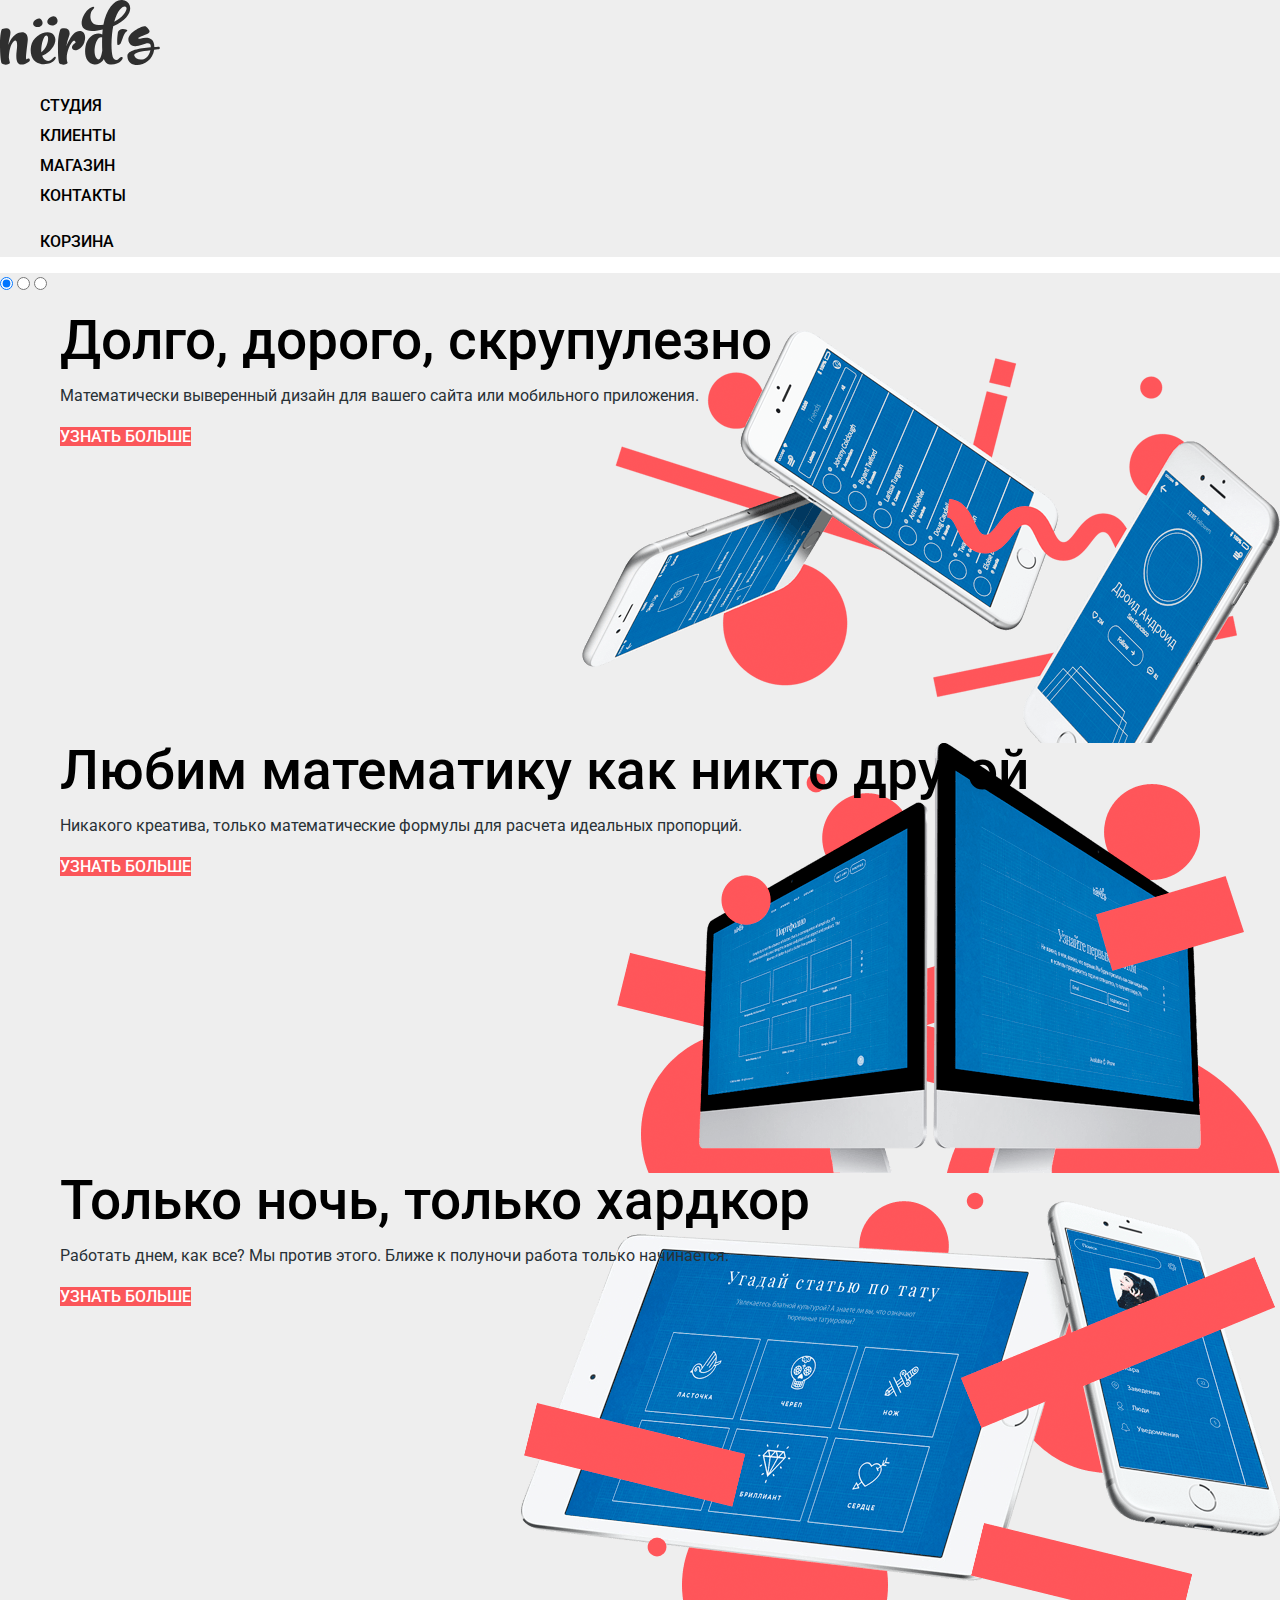
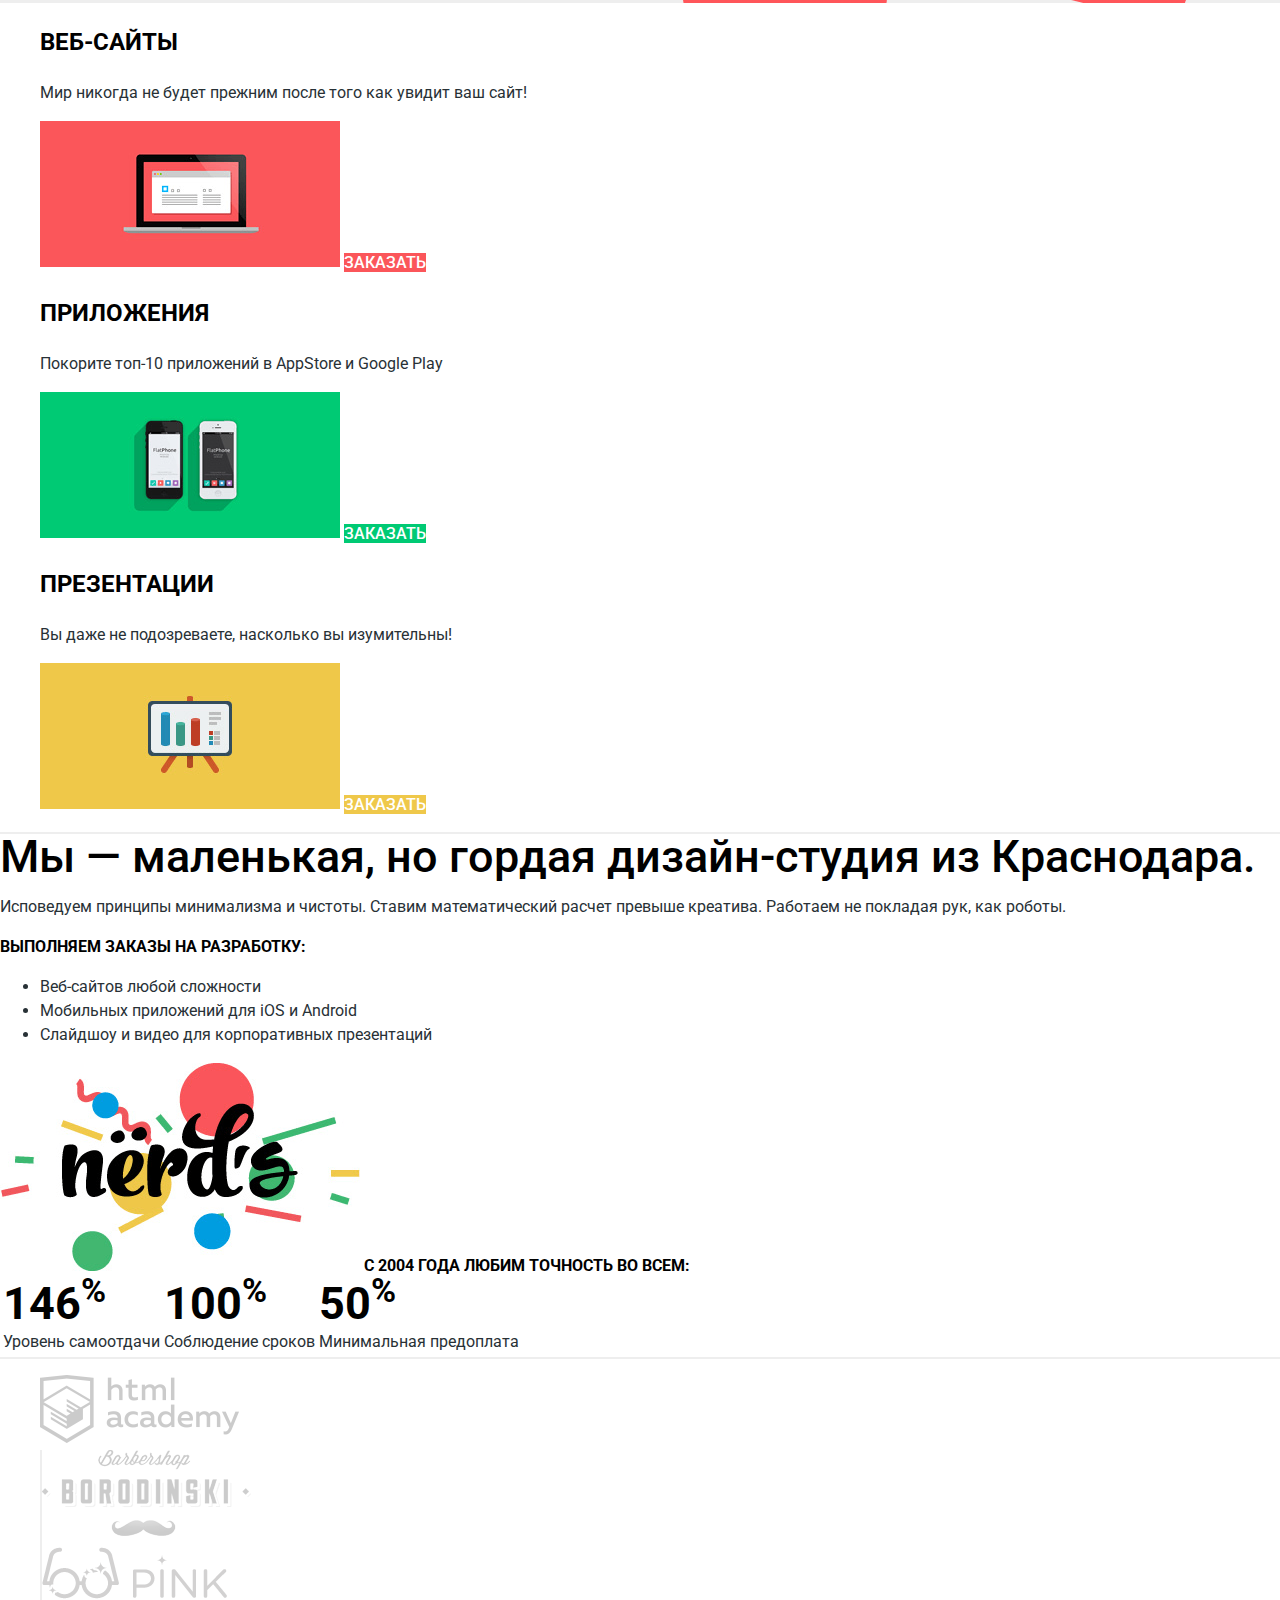
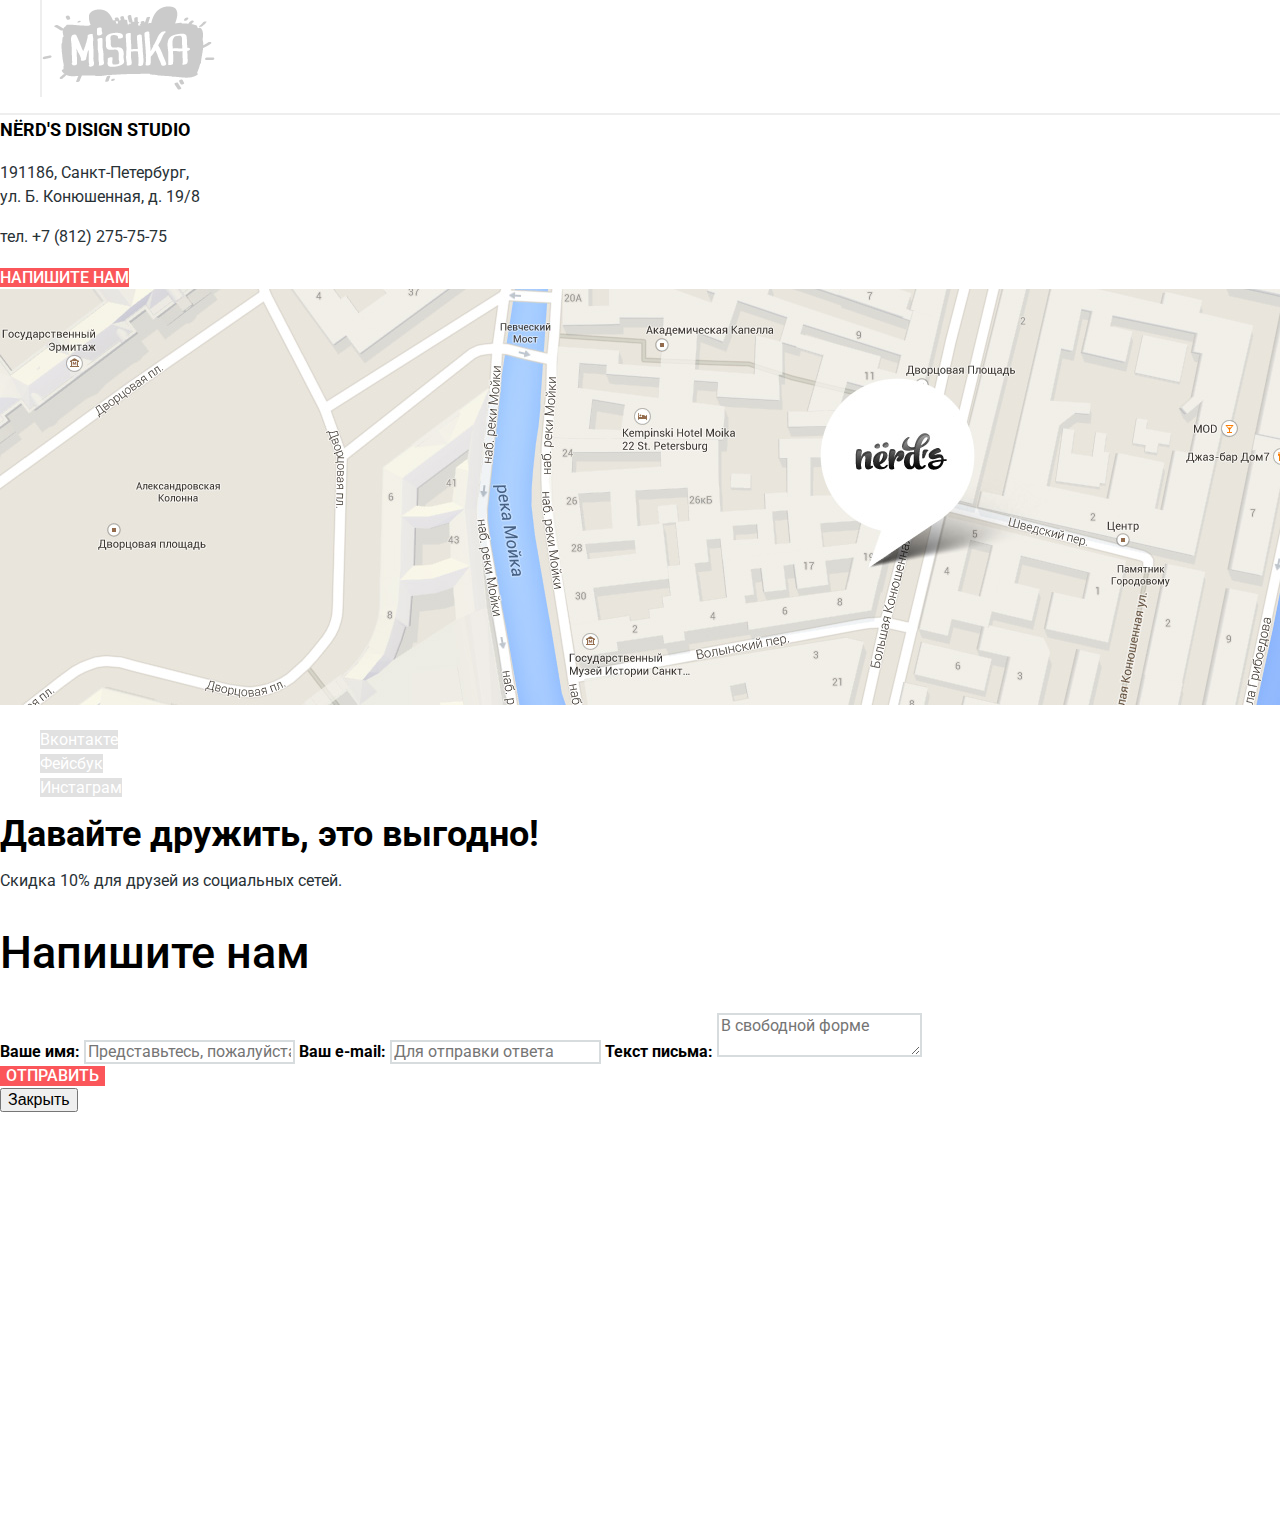
==== index.html @ 8aeb6a43 "Исправила" ====
<!DOCTYPE html>
<html lang="ru">
    <head>
        <meta charset="utf-8">
        <title>Веб-студия «Nёrd's»</title>
        <link href="https://fonts.googleapis.com/css?family=Roboto:400,500,700&amp;subset=cyrillic" rel="stylesheet">
        <link href="css/normalize.css" rel="stylesheet">
        <link href="css/style.css" rel="stylesheet">    
    </head>
    <body>
        <header class="main-header">
            <nav class="main-nav">
                <a class="logo-img">
                    <img src="img/logo.svg" width="160" height="65" alt="Логотип веб-студии «Нёрдс»">
                </a>
                <ul class="site-nav">
                    <li>
                        <a>Студия</a>
                    </li>
                    <li>
                        <a href="#">Клиенты</a>
                    </li>
                    <li>
                        <a href="catalog.html">Магазин</a>
                    </li>
                    <li>
                        <a href="#">Контакты</a>
                    </li>
                </ul>
                <ul class="user-nav">
                    <li>
                        <a href="#">Корзина</a>
                    </li>
                </ul>
            </nav>
        </header>
        <main class="container">
            <h1 class="visually-hidden">Веб-студия «Nёrd's»</h1>
            <section class="promo">
                <input class="bulet" type="radio" name="slider" value="1" checked>
                <input class="bulet" type="radio" name="slider" value="2">
                <input class="bulet" type="radio" name="slider" value="3">
                <ul class="slider">
                    <li class="slide" id="1">
                        <div class="slider-item slide-1">
                            <span class="slider-caption">Долго, дорого, скрупулезно</span>
                            <p class="slider-text">Математически выверенный дизайн для вашего сайта или мобильного приложения.</p>
                            <a class="button slider-button" href="#">Узнать больше</a>
                        </div>
                    </li>
                    <li class="slide" id="2">
                        <div class="slider-item slide-2">
                            <span class="slider-caption">Любим математику как никто другой</span>
                            <p class="slider-text">Никакого креатива, только математические формулы для расчета идеальных пропорций.</p>
                            <a class="button slider-button" href="#">Узнать больше</a>
                        </div>
                    </li>
                    <li class="slide" id="3">
                        <div class="slider-item slider-3">
                            <span class="slider-caption">Только ночь, только хардкор</span>
                            <p class="slider-text">Работать днем, как все? Мы против этого. Ближе к полуночи работа только начинается.</p>
                            <a class="button slider-button" href="#">Узнать больше</a>
                        </div>
                    </li>
                </ul>
            </section>
            <section class="services">
                <h2 class="visually-hidden">Услуги веб-студии</h2>
                <ul class="services-list">
                    <li class="services-item">
                        <h3 class="services-title">Веб-сайты</h3>
                        <p>Мир никогда не будет прежним после того как увидит ваш сайт!</p>
                        <img src="img/index-illustration-1.png" width="300" height="146" alt="Создание веб-сайтов">
                        <a href="#" class="button services-button services-button-red">Заказать</a>
                    </li>
                    <li class="services-item">
                        <h3 class="services-title">Приложения</h3>
                        <p>Покорите топ-10 приложений в AppStore и Google Play</p>
                        <img src="img/index-illustration-2.png" width="300" height="146" alt="Создание приложений">
                        <a href="#" class="button services-button services-button-green">Заказать</a>
                    </li>
                    <li class="services-item">
                        <h3 class="services-title">Презентации</h3>
                        <p>Вы даже не подозреваете, насколько вы изумительны!</p>
                        <img src="img/index-illustration-3.png" width="300" height="146" alt="Создание презентаций">
                        <a href="#" class="button services-button services-button-yellow">Заказать</a>
                    </li>
                </ul>
            </section>
            <div class="about-section">
                <section class="about">
                    <h2 class="visually-hidden">О нас</h2>
                    <b class="lead about-lead">Мы — маленькая, но   гордая дизайн-студия из Краснодара.</b> 
                    <p>Исповедуем принципы минимализма и чистоты.   Ставим математический расчет превыше креатива.    Работаем не покладая рук, как роботы.</p>
                    <b class="about-list-legend">Выполняем заказы на    разработку:</b>
                    <ul class="about-list">
                        <li class="about-list-item">Веб-сайтов любой    сложности</li>
                        <li class="about-list-item">Мобильных   приложений для iOS и Android</li>
                        <li class="about-list-item">Слайдшоу и видео    для корпоративных презентаций</li>
                    </ul>
                </section>
                <section class="advantages">
                    <h2 class="visually-hidden">Преимущества</h2>
                        <img src="img/nerds-illustration.png" width="360" height="208" alt="Логотип веб-студии «Нёрдс»">
                    <span class="advantages-legend">C 2004 года любим   точность во всем:</span>
                    <table class="advantages-list">
                        <tr class="advantages-value">
                            <td>146<sup>%</sup></td>
                            <td>100<sup>%</sup></td>
                            <td>50<sup>%</sup></td>
                        </tr>
                        <tr class="advantages-name">
                            <td>Уровень самоотдачи</td>
                            <td>Соблюдение сроков</td>
                            <td>Минимальная предоплата</td>
                        </tr>
                    </table>
                </section>
            </div>
            <section class="partners">
                <h2 class="visually-hidden">Наши партнеры</h2>
                <ul class="partners-list">
                    <li class="partners-item">
                        <a class="partners-logo" href=https://htmlacademy.ru/intensive/htmlcss>
                            <img src="img/logo-html.png" width="199" height="68" alt="HTML Academy">
                        </a>
                    </li>
                    <li class="partners-item">
                        <a class="partners-logo" href=#>
                            <img src="img/logo-barbershop.png" width="209" height="90" alt="Barbershop Borodinski">
                        </a>
                    </li>
                    <li class="partners-item">
                        <a class="partners-logo" href=#>
                            <img src="img/logo-pink.png" width="185" height="52" alt="Pink">
                        </a>
                    </li>
                    <li class="partners-item">
                        <a class="partners-logo" href=#>
                            <img src="img/logo-mishka.png" width="173" height="84" alt="Mishka">
                        </a>
                    </li>
                </ul>
            </section> 
            <section class="contacts">
                <h2 class="visually-hidden">Контактная информация</h2>
                <div class="contacts-container">
                    <b class="contacts-title">Nёrd's disign studio</b>
                    <p>191186, Санкт-Петербург,<br> ул. Б. Конюшенная, д. 19/8</p>
                    <p>тел. +7 (812) 275-75-75</p>
                    <a href="#" class="button contacts-button">Напишите нам</a>
                </div>
                <div class="contacts-map">
                    <img src="img/map.jpg" width="1440" height="416" alt="Санкт-Петербург, ул. Большая Конюшенная, д. 19/8">
                </div>
            </section>
        </main>
        <footer class="main-footer">
            <section class="social">
                <h2 class="visually-hidden">Мы в социальных сетях</h2>
                <ul class="social-buttons">
                    <li class="social-buttons-item">
                        <a href="#">Вконтакте</a>
                    </li>
                    <li class="social-buttons-item">
                        <a href="#">Фейсбук</a>
                    </li>
                    <li class="social-buttons-item">
                        <a href="#">Инстаграм</a>
                    </li>
                </ul>
                <b class="lead social-lead">Давайте дружить, это выгодно!</b> 
                <p class="social-offer">Скидка 10% для друзей из социальных сетей.</p>
            </section>
        </footer>
        <section class="modal modal-contact-form">
            <h2>Напишите нам</h2>
            <form class="contact-form" action="https://echo.htmlacademy.ru" method="post">
                <label class="form-text-item">
                    <b class="form-text-text">Ваше имя:</b>
                    <input class="form-text-input" type="text" name="name" placeholder="Представьтесь, пожалуйста">
                </label>
                <label class="form-text-item">
                    <b class="form-text-text">Ваш e-mail:</b>
                    <input class="form-text-input" type="email" name="mail" placeholder="Для отправки ответа">
                </label>
                <label class="form-text-item">
                    <b class="form-text-text">Текст письма:</b>
                    <textarea class="form-text-textarea" name="message" placeholder="В свободной форме"></textarea>
                </label>
                <button class="button contact-form-button" type="submit">Отправить</button>     
            </form>
            <button type="button" class="modal-close">Закрыть</button>
        </section>
    </body>
</html>
---- css/style.css ----
body {
    margin: 0;
    padding: 0;
    
    color: #283136;
    font-weight: 400;
    font-size: 16px;
    line-height: 24px;
    font-family: "Roboto", "Arial", sans-serif;
    
    background-color: #ffffff;   
}

a {
    text-decoration: none;
}

.button {
    font:inherit;
    color: #ffffff;
    font-weight: 500;
    font-size: 16px;
    line-height: 18px;
    text-transform: uppercase;
    text-align: center;
    vertical-align: middle;
    
    background-color: #fb565a;
    border: none;
}

.button:hover,
.button:focus {
    background-color: #e74246;
}

.button:active {
    color: rgba(255, 255, 255, 0.3);
    
    background-color: #d7373b;
}

.visually-hidden:not(:focus):not(:active) {
  position: absolute;

  width: 1px;
  height: 1px;
  margin: -1px;
  border: 0;
  padding: 0;

  white-space: nowrap;

  clip-path: inset(100%);
  clip: rect(0 0 0 0);
  overflow: hidden;
}

.main-nav {
    color: #000000;
    font-weight: 500;
    line-height: 30px;
    text-transform: uppercase;
    
    background-color: #eeeeee;
} 

.logo-img:hover,
.logo-img:focus {
    opacity: 0.8;
}

.logo-img:active {
    opacity: 0.3;
}

.site-nav,
.user-nav {
    list-style: none;
}

.site-nav a,
.user-nav a {
    color: #000000;
}

.site-nav a:hover,
.site-nav a:focus,
.user-nav a:hover,
.user-nav a:focus {
    color: #fb565a;
}

.site-nav a:active,
.user-nav a:active {
    color: rgba(0, 0, 0, 0.3);
}

.site-nav-current a {
    border-bottom: 2px solid #fb565a;
    padding-bottom: 7px;
}

.promo {
    background-color: #eeeeee;
}

.slider {
    list-style: none;
}

.slider-item {
    width: 1200px;
    height: 430px;
    padding-left: 20px;
    padding-right: 20px;
}

.slider-caption {
    color: #000000;
    font-weight: 500;
    font-size: 55px;
    line-height: 55px;
}

.slide-1 {
    background-image: url("../img/slide-1.png");
    background-position: right bottom;
    background-repeat: no-repeat;
}

.slide-2 {
    background-image: url("../img/slide-2.png");
    background-position: right bottom;
    background-repeat: no-repeat;
}

.slider-3 {
    background-image: url("../img/slide-3.png");
    background-position: right bottom;
    background-repeat: no-repeat;
}

.services {
    border-bottom: 2px solid #eeeeee;
}

.services-list {
    list-style: none;
}

.services-item {
    text-align: left;
}

.services-item h3 {
    color: #000000;
    font-weight: 700;
    font-size: 24px;
    line-height: 30px;
    text-transform: uppercase;
}

.services-item a {
    color: #ffffff;
    font-weight: 500;
    line-height: 18px;
    text-transform: uppercase;
    text-align: center;
}

.services-button-green {
    background-color: #00ca74;
}

.services-button-green:hover,
.services-button-green:focus {
    background-color: #00bc6c;
}

.services-button-green:active {
    background-color: #00aa62;
}

.services-button-yellow {
    background-color: #efc84a;
}

.services-button-yellow:hover,
.services-button-yellow:focus {
    background-color: #eab534;
}

.services-button-yellow:active {
    background-color: #e5a722;
}

.about-section {
    border-bottom: 2px solid #eeeeee;
}

.about-lead {
    color: #000000;
    font-weight: 500;
    font-size: 45px;
    line-height: 45px;
}

.about-list-legend,
.advantages-legend {
    color: #000000;
    font-weight: 700;
    text-transform: uppercase;
}

.advantages-value {
    color: #000000;
    font-weight: 700;
    font-size: 45px;
    line-height: 45px;
}

.partners {
    border-bottom: 2px solid #eeeeee;
}

.partners-list {
    list-style: none;
}

.partners-list li:not(:first-child) {
    border-left: 2px solid #eeeeee;
}

.partners-logo {
    opacity: 0.2;
}

.partners-logo:hover,
.partners-logo:focus {
    opacity: 1;
}

.partners-logo:active {
    opacity: 0.1;
}

.contacts-container {
    background-color: #ffffff;
}

.contacts-title {
    color: #000000;
    font-weight: 700;
    font-size: 18px;
    line-height: 30px;
    text-transform: uppercase;
}

.social-buttons {
    list-style: none;
}

.social-buttons-item a {
    color: #ffffff;
    text-align: center;
    
    background-color: #e1e1e1;
}

.social-buttons-item a:hover,
.social-buttons-item a:focus {
    background-color: #e74246;
} 

.social-lead {
    color: #000000;
    font-weight: 700;
    font-size: 36px;
    line-height: 36px;
}

.modal {
    width: 960px;
    height: 590px;
    
    color: #000000;
    
    background-color: #ffffff;
}

.modal h2 {
    font-weight: 500;
    font-size: 45px;
    line-height: 45px;
}

.form-text-input[placeholder],
.form-text-textarea[placeholder] {
    font: inherit;
    color: rgba(68, 68, 68, 0.5);
    font-size: 16px;
    line-height: 18px;
    
    border: 2px solid #d7dcde;
}

.form-text-input:hover,
.form-text-textarea:hover {
    border: 2px solid #b4b9bb;
}

.form-text-input[placeholder]:focus,
.form-text-textarea[placeholder]:focus {
    color: rgba(68, 68, 68, 1);
    
    border: 2px solid #000000;
    outline: none;
}

.form-text-input[placeholder]:invalid {
    color: #e74246;
    
    border: 2px solid #e74246;
}

.page-title {
    color: #000000;
    font-weight: 500;
    font-size: 55px;
    line-height: 55px;
    
    background-color: #eeeeee;
}

.filter fieldset {
    padding: 0;
    margin: 0;
    
    border: none;
}

.form-group legend {
    color: #000000;
    font-weight: 700;
    font-size: 18px;
    line-height: 30px;
    text-transform: uppercase;
}

.form-group label {
    line-height: 20px;
}

.form-group input:disabled + span {
    
    opacity: 0.3;
}

.range-input {
    text-align: center;
    vertical-align: middle;
    
    background-color: #eeeeee;
    border: none;
}

.filter-button {
    color: #000000;
    
    background-color: #eeeeee;
}

.filter-button:hover,
.filter-button:focus {
    background-color: #dfdfdf;
}

.filter-button:active {
    color: rgba(0, 0, 0, 0.3);
        
    background-color: #d5d5d5;    
}

.assortment-legend {
    color: #000000;
    font-weight: 700;
    font-size: 18px;
    line-height: 18px;
    text-transform: uppercase;
}

.assortment-type {
    color: #000000;
    font-size: 14px;
    line-height: 18px;
    text-transform: uppercase;
    opacity: 0.3;
}

.assortment-type:hover,
.assortment-type:focus {
    opacity: 0.6;
}

.assortment-type:active,
.assortment-type-current {
    opacity: 1;
}

.catalog-item-description {
    text-align: center;
    opacity: 0;
}

.catalog-item-title a {
    color: #000000;
    font-weight: 700;
    font-size: 18px;
    line-height: 30px;
    text-transform: uppercase;
}

.catalog-item-description p {
    color: #666666;
    font-size: 16px;
    line-height: 18px;
}

.catalog-item:hover .catalog-item-description {
    opacity: 1;
}

.pagination-list {
    list-style: none;
}

.pagination-item a {
    color: #000000;
    
    background-color: #eeeeee;
}

.pagination-item a:hover,
.pagination-item a:focus {
    background-color: #dfdfdf;
}

.pagination-item a:active {
    color: rgba(0, 0, 0, 0.3);
    
    background-color: #d5d5d5;
}

.pagination-item-current a,
.pagination-item-current a:hover {
    color: #000000;
    
    background-color: #ffffff;
    border: 3px solid #dbdbdb;
}
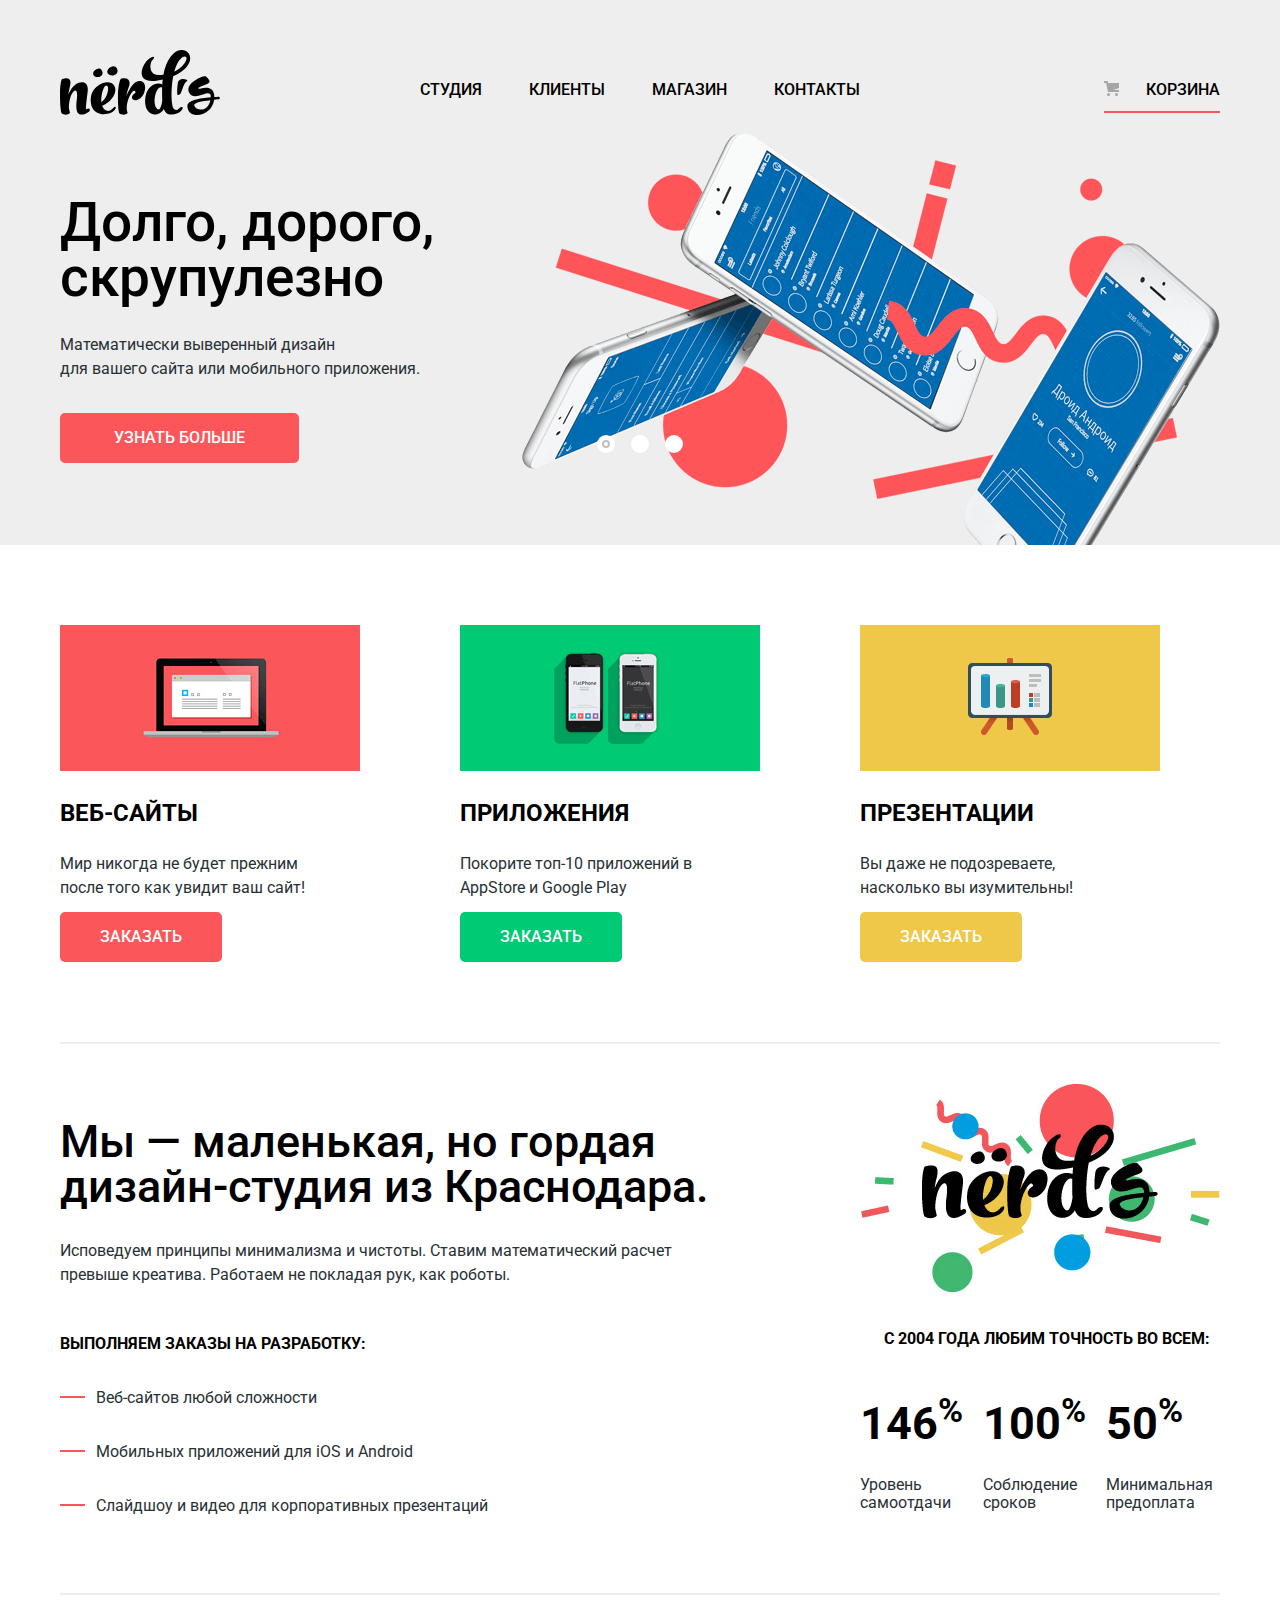
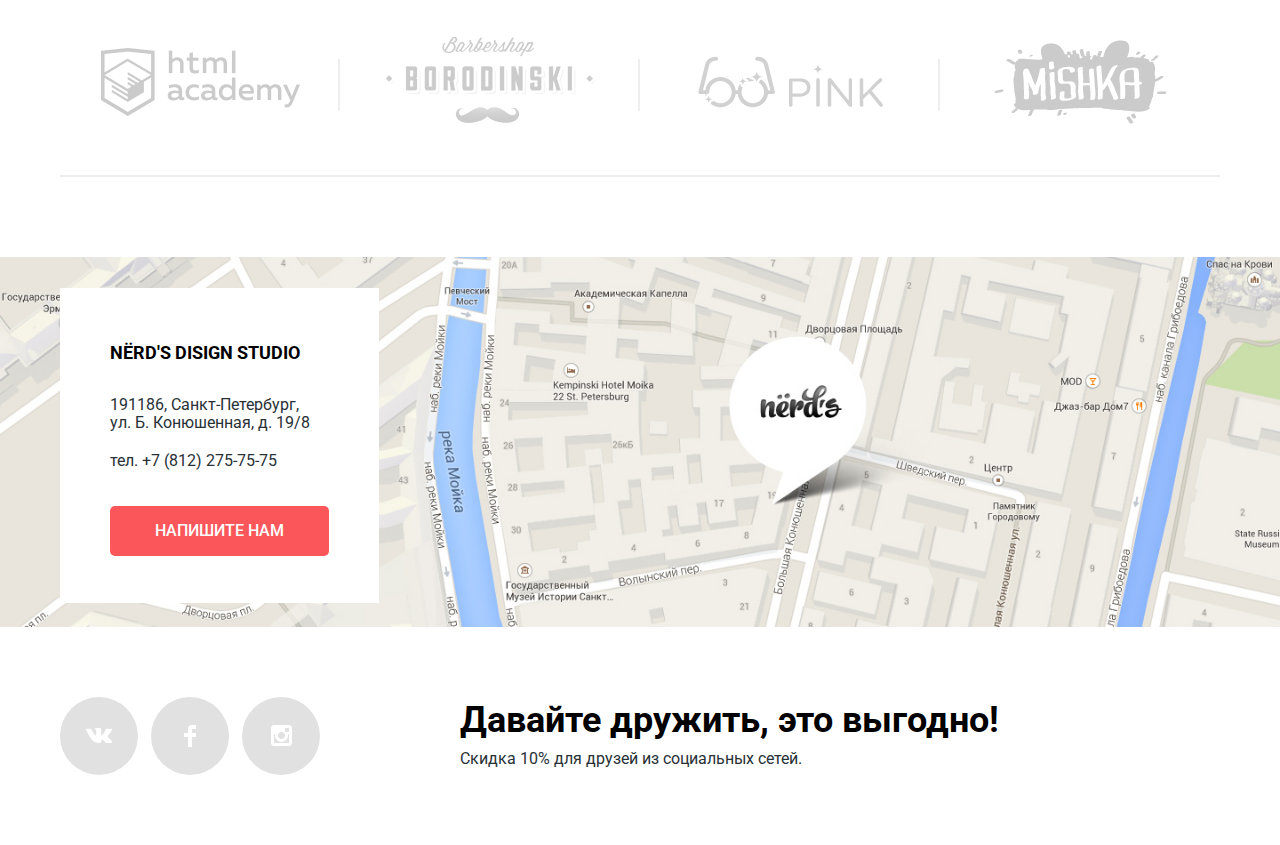
==== commit 590b4c9b: "Главная" ====
--- a/index.html
+++ b/index.html
@@ -15,7 +15,7 @@
                 </a>
                 <ul class="site-nav">
                     <li>
-                        <a>Студия</a>
+                        <a href="#">Студия</a>
                     </li>
                     <li>
                         <a href="#">Клиенты</a>
@@ -28,42 +28,47 @@
                     </li>
                 </ul>
                 <ul class="user-nav">
-                    <li>
+                    <li class="site-nav-current">
                         <a href="#">Корзина</a>
                     </li>
                 </ul>
             </nav>
+            <h1 class="visually-hidden">Веб-студия «Нёрдс»</h1>
+            <section class="promo">
+                <input  class="visually-hidden" type="radio" name="slider" id="bul-1" checked>
+                <input class="visually-hidden" type="radio" name="slider" id="bul-2">
+                <input class="visually-hidden" type="radio" name="slider" id="bul-3">
+                <div class="slider-bulets">
+                    <label class="bulet" for="bul-1"></label>
+                    <label class="bulet" for="bul-2"></label>
+                    <label class="bulet" for="bul-3"></label>
+                </div>  
+                <ul class="slider">
+                    <li class="slide">
+                        <div class="slider-text">
+                            <span class="slider-caption">Долго, дорого, скрупулезно</span>
+                            <p>Математически выверенный дизайн<br> для вашего сайта или мобильного приложения.</p>
+                            <a class="button slider-button" href="#">Узнать больше</a>
+                        </div>
+                    </li>
+                    <li class="slide" id="2">
+                        <div class="slider-text">
+                            <span class="slider-caption">Любим математику как никто другой</span>
+                            <p>Никакого креатива, только математические формулы для расчета идеальных пропорций.</p>
+                            <a class="button slider-button" href="#">Узнать больше</a>
+                        </div>
+                    </li>
+                    <li class="slide" id="3">
+                        <div class="slider-text">
+                            <span class="slider-caption">Только ночь, только хардкор</span>
+                            <p>Работать днем, как все? Мы против этого. Ближе к полуночи работа только начинается.</p>
+                            <a class="button slider-button" href="#">Узнать больше</a>
+                        </div>
+                    </li>
+                </ul>
+            </section>
         </header>
         <main class="container">
-            <h1 class="visually-hidden">Веб-студия «Nёrd's»</h1>
-            <section class="promo">
-                <input class="bulet" type="radio" name="slider" value="1" checked>
-                <input class="bulet" type="radio" name="slider" value="2">
-                <input class="bulet" type="radio" name="slider" value="3">
-                <ul class="slider">
-                    <li class="slide" id="1">
-                        <div class="slider-item slide-1">
-                            <span class="slider-caption">Долго, дорого, скрупулезно</span>
-                            <p class="slider-text">Математически выверенный дизайн для вашего сайта или мобильного приложения.</p>
-                            <a class="button slider-button" href="#">Узнать больше</a>
-                        </div>
-                    </li>
-                    <li class="slide" id="2">
-                        <div class="slider-item slide-2">
-                            <span class="slider-caption">Любим математику как никто другой</span>
-                            <p class="slider-text">Никакого креатива, только математические формулы для расчета идеальных пропорций.</p>
-                            <a class="button slider-button" href="#">Узнать больше</a>
-                        </div>
-                    </li>
-                    <li class="slide" id="3">
-                        <div class="slider-item slider-3">
-                            <span class="slider-caption">Только ночь, только хардкор</span>
-                            <p class="slider-text">Работать днем, как все? Мы против этого. Ближе к полуночи работа только начинается.</p>
-                            <a class="button slider-button" href="#">Узнать больше</a>
-                        </div>
-                    </li>
-                </ul>
-            </section>
             <section class="services">
                 <h2 class="visually-hidden">Услуги веб-студии</h2>
                 <ul class="services-list">
@@ -101,8 +106,8 @@
                 </section>
                 <section class="advantages">
                     <h2 class="visually-hidden">Преимущества</h2>
-                        <img src="img/nerds-illustration.png" width="360" height="208" alt="Логотип веб-студии «Нёрдс»">
-                    <span class="advantages-legend">C 2004 года любим   точность во всем:</span>
+                    <img src="img/nerds-illustration.png" width="360" height="208" alt="Логотип веб-студии «Нёрдс»">
+                    <b class="advantages-legend">C 2004 года любим   точность во всем:</b>
                     <table class="advantages-list">
                         <tr class="advantages-value">
                             <td>146<sup>%</sup></td>
@@ -142,6 +147,8 @@
                     </li>
                 </ul>
             </section> 
+        </main>
+        <footer class="main-footer">
             <section class="contacts">
                 <h2 class="visually-hidden">Контактная информация</h2>
                 <div class="contacts-container">
@@ -150,27 +157,34 @@
                     <p>тел. +7 (812) 275-75-75</p>
                     <a href="#" class="button contacts-button">Напишите нам</a>
                 </div>
-                <div class="contacts-map">
-                    <img src="img/map.jpg" width="1440" height="416" alt="Санкт-Петербург, ул. Большая Конюшенная, д. 19/8">
-                </div>
-            </section>
-        </main>
-        <footer class="main-footer">
+                <img src="img/map.jpg" width="1440" height="416" alt="Адрес: Санкт-Петербург, ул. Б. Конюшенная, д. 19/8" class="map">
+            </section>
             <section class="social">
                 <h2 class="visually-hidden">Мы в социальных сетях</h2>
                 <ul class="social-buttons">
                     <li class="social-buttons-item">
-                        <a href="#">Вконтакте</a>
+                        <a href="#" class="social-button">
+                            <span class="visually-hidden">Вконтакте</span>
+                            <img src="img/vk-icon.svg" width="26" height="15" alt="Вконтакте">
+                        </a>
                     </li>
                     <li class="social-buttons-item">
-                        <a href="#">Фейсбук</a>
+                        <a href="#" class="social-button">
+                            <span class="visually-hidden">Фейсбук</span>
+                            <img src="img/fb-icon.svg" width="12" height="22" alt="Вконтакте">
+                        </a>
                     </li>
                     <li class="social-buttons-item">
-                        <a href="#">Инстаграм</a>
-                    </li>
-                </ul>
-                <b class="lead social-lead">Давайте дружить, это выгодно!</b> 
-                <p class="social-offer">Скидка 10% для друзей из социальных сетей.</p>
+                        <a href="#" class="social-button">
+                            <span class="visually-hidden">Инстаграм</span>
+                            <img src="img/insta-icon.svg" width="21" height="21" alt="Вконтакте">
+                        </a>
+                    </li>
+                </ul>
+                <div class="offer">
+                    <b class="lead social-lead">Давайте дружить, это выгодно!</b> 
+                    <p class="social-offer">Скидка 10% для друзей из социальных сетей.</p>
+                </div>  
             </section>
         </footer>
         <section class="modal modal-contact-form">
@@ -184,9 +198,9 @@
                     <b class="form-text-text">Ваш e-mail:</b>
                     <input class="form-text-input" type="email" name="mail" placeholder="Для отправки ответа">
                 </label>
-                <label class="form-text-item">
+                <label class="form-text-item form-text-item-textarea">
                     <b class="form-text-text">Текст письма:</b>
-                    <textarea class="form-text-textarea" name="message" placeholder="В свободной форме"></textarea>
+                    <textarea class="form-text-textarea" name="message" rows="5" placeholder="В свободной форме"></textarea>
                 </label>
                 <button class="button contact-form-button" type="submit">Отправить</button>     
             </form>
--- a/css/style.css
+++ b/css/style.css
@@ -1,4 +1,5 @@
 body {
+    min-width: 1160px;
     margin: 0;
     padding: 0;
     
@@ -15,7 +16,15 @@
     text-decoration: none;
 }
 
+img {
+    max-width: 100%;
+    height: auto;
+}
+
 .button {
+    display: inline-block;
+    padding: 16px 40px;
+    
     font:inherit;
     color: #ffffff;
     font-weight: 500;
@@ -27,6 +36,9 @@
     
     background-color: #fb565a;
     border: none;
+    border-radius: 5px;
+    
+    cursor: pointer;
 }
 
 .button:hover,
@@ -38,9 +50,12 @@
     color: rgba(255, 255, 255, 0.3);
     
     background-color: #d7373b;
-}
-
-.visually-hidden:not(:focus):not(:active) {
+    box-shadow: inset 0 3px 0 0 rgba(0, 1, 1, 0.1);
+}
+
+.visually-hidden:not(:focus):not(:active),
+input[type="checkbox"].visually-hidden,
+input[type="radio"].visually-hidden {
   position: absolute;
 
   width: 1px;
@@ -56,7 +71,20 @@
   overflow: hidden;
 }
 
+.main-header {
+    width: 100%;
+    
+    background-color: #eeeeee;
+}
+
 .main-nav {
+    display: flex;
+    
+    width: 1160px;
+    margin: 0 auto;
+    padding: 0 20px;
+    padding-top: 50px;
+    
     color: #000000;
     font-weight: 500;
     line-height: 30px;
@@ -65,6 +93,12 @@
     background-color: #eeeeee;
 } 
 
+.logo-img {
+    width: 160px;
+    height: 65px;
+    margin-right: 140px;
+}  
+
 .logo-img:hover,
 .logo-img:focus {
     opacity: 0.8;
@@ -79,8 +113,32 @@
     list-style: none;
 }
 
+.site-nav {
+    display: flex;
+    justify-content: space-between;
+    flex-wrap: wrap;
+    
+    width: 440px;
+    margin: 0;
+    padding: 0 60px;
+}
+
+.user-nav {
+    display: flex;
+    flex-wrap: wrap;
+    
+    max-width: 160px;
+    margin: 0;
+    margin-left: auto;
+    padding: 0;
+}
+
 .site-nav a,
 .user-nav a {
+    display: block;
+    padding-top: 25px;
+    padding-bottom: 5px;
+    
     color: #000000;
 }
 
@@ -96,49 +154,186 @@
     color: rgba(0, 0, 0, 0.3);
 }
 
-.site-nav-current a {
-    border-bottom: 2px solid #fb565a;
-    padding-bottom: 7px;
+.user-nav a {
+    position: relative;
+    padding-left: 42px;
+}
+
+.user-nav a::before {
+    content: "";
+    
+    position: absolute;
+    left: 0;
+    bottom: 14px;
+    
+    width: 15px;
+    height: 15px;
+    
+    background-image: url("../img/cart-icon.svg");
+    background-repeat: no-repeat;
+    background-position: 0 0;
+}
+
+.site-nav-current {
+    position: relative;
+}
+
+.site-nav-current::after {
+    content: "";
+    
+    position: absolute;
+    bottom: 2px;
+    
+    width: 100%;
+    height: 2px;
+    
+    background-color: #fb565a;
 }
 
 .promo {
-    background-color: #eeeeee;
+    position: relative;
+    
+    width: 1160px;
+    height: 430px;
+    margin: 0 auto;
+    margin-bottom: 80px;
+    padding: 0;
+    
+    list-style: none;
+}
+
+.slider-bulets {
+    position: absolute;
+    bottom: 96px;
+    left: 50%;
+    z-index: 10;
+    
+    width: 240px;
+    height: 18px;
+    margin-left: -120px;
+    
+    text-align: center; 
+}
+
+.slider-bulets label {
+    display: inline-block;
+    
+    width: 4px;
+    height: 4px;
+    margin: 0 11px;
+    
+    background: #ffffff;
+    border: 2px solid #ffffff;
+    border-radius: 50%;
+    box-shadow: 0 0 0 5px #ffffff;
+    
+    cursor: pointer;
+}
+
+#bul-1:checked ~ .slider-bulets label[for="bul-1"],
+#bul-2:checked ~ .slider-bulets label[for="bul-2"],
+#bul-3:checked ~ .slider-bulets label[for="bul-3"] { 
+    border: 2px solid #c1c1c1;
+}
+
+#bul-1:focus ~ .slider-bulets label[for="bul-1"],
+#bul-2:focus ~ .slider-bulets label[for="bul-2"],
+#bul-3:focus ~ .slider-bulets label[for="bul-3"] {
+    outline: thin dotted;
+    outline: 5px auto -webkit-focus-ring-color;
 }
 
 .slider {
+    width: 1160px;
+    height: 430px;
+        
+    margin: 0;
+    padding: 0;
+    
     list-style: none;
 }
 
-.slider-item {
-    width: 1200px;
-    height: 430px;
-    padding-left: 20px;
-    padding-right: 20px;
+.slide {
+    position:absolute;
+    top:0;
+    left:0;
+    
+    width:100%;
+    height:100%;
+    
+    overflow:hidden;
+}
+
+.slider-text {
+    width: 520px;
+    padding: 80px 0;
 }
 
 .slider-caption {
+    display: block;
+    
+    width: 520px;
+    margin: 0;
+    padding: 0;
+    margin-bottom: 28px;
+    
     color: #000000;
     font-weight: 500;
     font-size: 55px;
     line-height: 55px;
 }
 
-.slide-1 {
+.slider-text p {
+    width: 370px;
+    
+    margin: 0;
+    padding: 0;
+    margin-bottom: 32px;
+    
+}
+
+.slider-button {
+    padding: 16px 54px;
+}
+
+.slide:nth-child(1) {
     background-image: url("../img/slide-1.png");
-    background-position: right bottom;
     background-repeat: no-repeat;
-}
-
-.slide-2 {
+    background-position: 100% 100%;
+}
+
+.slide:nth-child(2) {
     background-image: url("../img/slide-2.png");
-    background-position: right bottom;
     background-repeat: no-repeat;
-}
-
-.slider-3 {
+    background-position: 100% 100%;
+}
+
+.slide:nth-child(3) {
     background-image: url("../img/slide-3.png");
-    background-position: right bottom;
     background-repeat: no-repeat;
+    background-position: 100% 100%;
+}
+
+.slide{
+    display:none;
+}
+
+#bul-1:checked ~ .slider .slide:nth-child(1) { 
+    display: block;
+}
+
+#bul-2:checked ~ .slider .slide:nth-child(2) { 
+    display: block;
+}
+
+#bul-3:checked ~ .slider .slide:nth-child(3) { 
+    display: block;
+}
+
+.container {
+    width: 1160px;
+    margin: 0 auto;
+    padding: 0 20px;
 }
 
 .services {
@@ -147,18 +342,51 @@
 
 .services-list {
     list-style: none;
+    
+    display: flex;
+    flex-wrap: wrap;
+    
+    margin: 0;
+    padding: 0;
 }
 
 .services-item {
+    display: flex;
+    flex-direction: column;
+    align-items: flex-start;
+    
+    width: 300px;
+    margin-bottom: 80px;
+    margin-right: 100px;
+    
     text-align: left;
 }
 
+.services-item:nth-child(3n) {
+    margin-right: 60px;
+}
+
+.services-item img {
+    order: -1;
+    
+    margin-bottom: 27px;
+}
+
 .services-item h3 {
+    margin: 0;
+    margin-bottom: 24px;
+    
     color: #000000;
     font-weight: 700;
     font-size: 24px;
     line-height: 30px;
     text-transform: uppercase;
+}
+
+.services-item p {
+    width: 260px;
+    margin: 0;
+    margin-bottom: 12px;
 }
 
 .services-item a {
@@ -196,21 +424,105 @@
 }
 
 .about-section {
+    display: flex;
+    justify-content: space-between;
+    
+    margin: 0;
+    padding: 75px 0;
+    
     border-bottom: 2px solid #eeeeee;
 }
 
+.about {
+    width: 670px;
+}
+
 .about-lead {
+    display: block;
+    margin: 0;
+    padding: 0;
+    margin-bottom: 30px;
+    
     color: #000000;
     font-weight: 500;
     font-size: 45px;
     line-height: 45px;
 }
 
+.about p {
+    margin: 0;
+    padding: 0;
+    
+    margin-bottom: 45px;
+}
+
 .about-list-legend,
 .advantages-legend {
+    display: block;
+    margin: 0;
+    padding: 0;
+    margin-bottom: 30px;
+    
     color: #000000;
     font-weight: 700;
     text-transform: uppercase;
+}
+
+.about-list {
+    list-style: none;
+    
+    margin: 0;
+    padding: 0;
+}
+
+.about-list-item {
+    position: relative;
+    
+    margin: 0;
+    padding: 0;
+    padding-left: 36px;
+    
+}
+
+.about-list-item::before {
+    content: "";
+    
+    position: absolute;
+    top: 50%;
+    left: 0;
+    margin-top: -2px;
+    
+    width: 25px;
+    height: 2px;
+    background-color: #fb565a;    
+}
+
+.about-list-item:not(:last-child) {
+    margin-bottom: 30px;
+}
+
+.advantages {
+    display: flex;
+    flex-direction: column;
+    flex-wrap: wrap;
+    
+    width: 360px;
+    margin-top: -35px;
+}
+
+.advantages img {
+    margin-bottom: 35px;
+}
+
+.advantages-list {
+    width: 360px;
+    
+    border-collapse: collapse;
+}
+
+.advantages-legend {
+    margin-bottom: 35px;
+    align-self: center;
 }
 
 .advantages-value {
@@ -220,16 +532,65 @@
     line-height: 45px;
 }
 
+.advantages-list td {
+    margin: 0;
+    padding: 15px 0;
+    padding-right: 20px;
+}
+
+.advantages-name td {
+    padding-bottom: 0;
+    
+    font: inherit;
+    font-size: 16px;
+    line-height: 18px;
+}
+
 .partners {
+    margin-bottom: 80px;
+    
     border-bottom: 2px solid #eeeeee;
 }
 
 .partners-list {
     list-style: none;
-}
-
-.partners-list li:not(:first-child) {
-    border-left: 2px solid #eeeeee;
+    
+    display: flex;
+    justify-content: space-between;
+    flex-wrap: wrap;
+    
+    margin: 0;
+    padding: 0;
+}
+
+.partners-list li {
+    position: relative;
+    display: flex;
+    justify-content: center;
+    align-items: center;
+    
+    width: 300px;
+    min-height: 180px;
+}
+
+.partners-list li:first-child,
+.partners-list li:nth-child(4n),
+.partners-list li:nth-child(4n+1) {
+    width: 280px; 
+}
+
+.partners-list li:not(:nth-child(4n))::after {
+    content: "";
+    
+    position: absolute;
+    top: 50%;
+    right: 0;
+    margin-top: -26px;
+    
+    width: 2px;
+    height: 52px;
+    
+    background-color: #eeeeee;
 }
 
 .partners-logo {
@@ -245,11 +606,44 @@
     opacity: 0.1;
 }
 
+/*.contacts {
+    background-image: url("../img/map.jpg");
+    background-repeat: no-repeat;
+    background-position: top center;
+    width: 100%;
+    height: 416px;
+}*/
+
+.contacts {
+    position: relative;
+}
+
 .contacts-container {
+    position: absolute;
+    top: 50%;
+    left: 50%;
+    
+    box-sizing: border-box;
+    
+    margin-left: -580px;
+    margin-top: -154px;
+    padding: 50px 50px 47px;
+    
+    width: 319px;
+    min-height: 308px;
+    
     background-color: #ffffff;
 }
 
+.map {
+    display: block;
+    width: 100%;
+}
+
 .contacts-title {
+    display: block;
+    padding-bottom: 28px;
+    
     color: #000000;
     font-weight: 700;
     font-size: 18px;
@@ -257,42 +651,189 @@
     text-transform: uppercase;
 }
 
+.contacts-container p {
+    margin: 0;
+    padding: 0;
+    padding-bottom: 20px;
+    
+    font-size: 16px;
+    line-height: 18px;
+}
+
+.contacts-button {
+    box-sizing: border-box;
+    width: 219px;
+    
+    margin-top: 16px;
+    padding: 16px auto;
+}
+
+.social {
+    display: flex;
+    align-items: center;
+    flex-wrap: wrap;
+    
+    width: 1160px;
+    margin: 0 auto;
+    padding: 70px 20px;
+}
+
 .social-buttons {
     list-style: none;
+    
+    display: flex;
+    justify-content: space-between;
+    flex-wrap: wrap;
+    
+    width: 260px;
+    margin: 0;
+    padding: 0;
+    margin-right: 140px;
 }
 
 .social-buttons-item a {
-    color: #ffffff;
-    text-align: center;
+    display: flex;
+    justify-content: center;
+    align-items: center;
+    
+    width: 78px;
+    height: 78px;
+    
+    border-radius: 50%;
     
     background-color: #e1e1e1;
 }
 
-.social-buttons-item a:hover,
-.social-buttons-item a:focus {
+.social-button:hover,
+.social-button:focus,
+.social-button:active {
     background-color: #e74246;
 } 
 
+.social-button:active img {
+    opacity: 0.3;
+}
+
 .social-lead {
+    display: block;
+    margin: 0;
+    padding: 0;
+    padding-bottom: 10px;
+    
     color: #000000;
     font-weight: 700;
     font-size: 36px;
     line-height: 36px;
 }
 
+.social-offer {
+    margin: 0;
+    padding: 0;
+    
+    font-size: 16px;
+    line-height: 22px;
+}
+
 .modal {
-    width: 960px;
-    height: 590px;
+    position: fixed;
+    z-index: 100;
     
     color: #000000;
     
     background-color: #ffffff;
-}
-
-.modal h2 {
+    box-shadow: 0 20px 40px rgba(0, 0, 0, 0.75);
+}
+
+.modal-contact-form {
+    display: none;
+    
+    top: 20px;
+    left: 50%;
+    
+    width: 760px;
+    margin-left: -480px;
+    padding: 65px 100px 85px;
+}
+
+.modal-close {
+    position: absolute;
+    top: 78px;
+    right: 90px;
+    
+    width: 21px;
+    height: 21px;
+    
+    font-size: 0;
+    
+    background-color: transparent;
+    background-image: url("../img/close-cross.svg");
+    background-repeat: no-repeat;
+    background-position: 0 0;
+    opacity: 0.3;
+    border: 0;
+    
+    cursor: pointer;
+}
+
+.modal-close:hover,
+.modal-close:focus {
+    opacity: 1;
+}
+
+.modal-close:active {
+    opacity: 0.1;
+}
+
+.modal-contact-form h2 {
+    margin: 0;
+    margin-bottom: 40px;
+    padding: 0;
+    
     font-weight: 500;
     font-size: 45px;
     line-height: 45px;
+}
+
+.contact-form {
+    display: flex;
+    flex-wrap: wrap;
+    justify-content: space-between;
+}
+
+.form-text-item {
+    width: 360px;
+    
+    margin: 0;
+    padding: 0;
+    margin-bottom: 33px;
+}
+
+.form-text-item-textarea {
+    width: 760px;
+}
+
+.form-text-text {
+    display: block;
+    
+    margin: 0;
+    margin-bottom: 10px;
+    padding: 0;
+}
+
+.form-text-input,
+.form-text-textarea {
+    box-sizing: border-box;
+    width: 360px;
+    margin: 0;
+    padding: 13px 14px 15px;
+    
+    font: inherit;
+    font-size: 16px;
+    line-height: 18px;
+}
+
+.form-text-textarea {
+    width: 100%;
 }
 
 .form-text-input[placeholder],
@@ -322,13 +863,34 @@
     color: #e74246;
     
     border: 2px solid #e74246;
+    box-shadow: none;
+}
+
+.contact-form-button {
+    box-sizing: border-box;
+    width: 260px;
+    padding: 16px auto;
+}
+
+.title-wrapper {
+    display: flex;
+    justify-content: center;
+    flex-wrap: wrap;
+    
+    width: 1160px;
+    margin: 0 auto;
+    padding: 80px 20px 110px;
 }
 
 .page-title {
+    margin: 0;
+    padding: 0;
+    
     color: #000000;
     font-weight: 500;
     font-size: 55px;
     line-height: 55px;
+    text-align: center;
     
     background-color: #eeeeee;
 }
@@ -458,4 +1020,4 @@
     
     background-color: #ffffff;
     border: 3px solid #dbdbdb;
-}+}
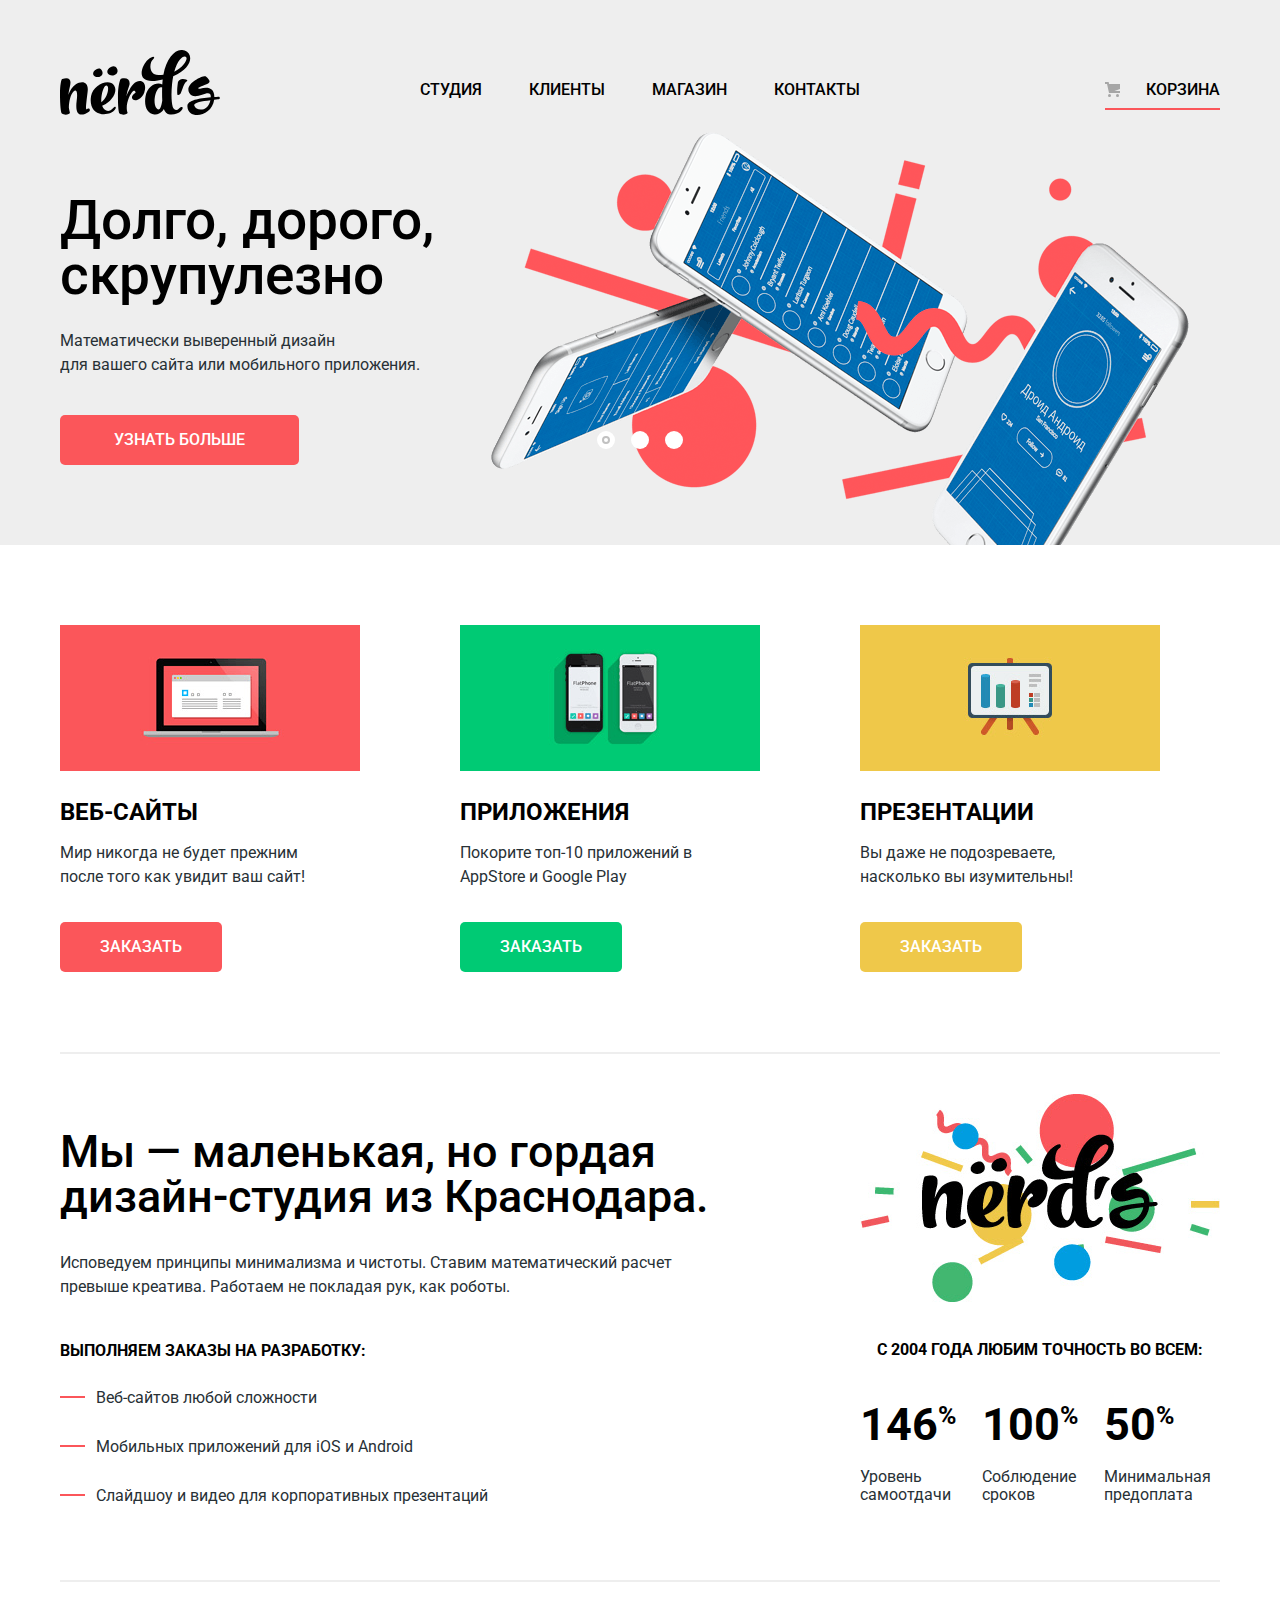
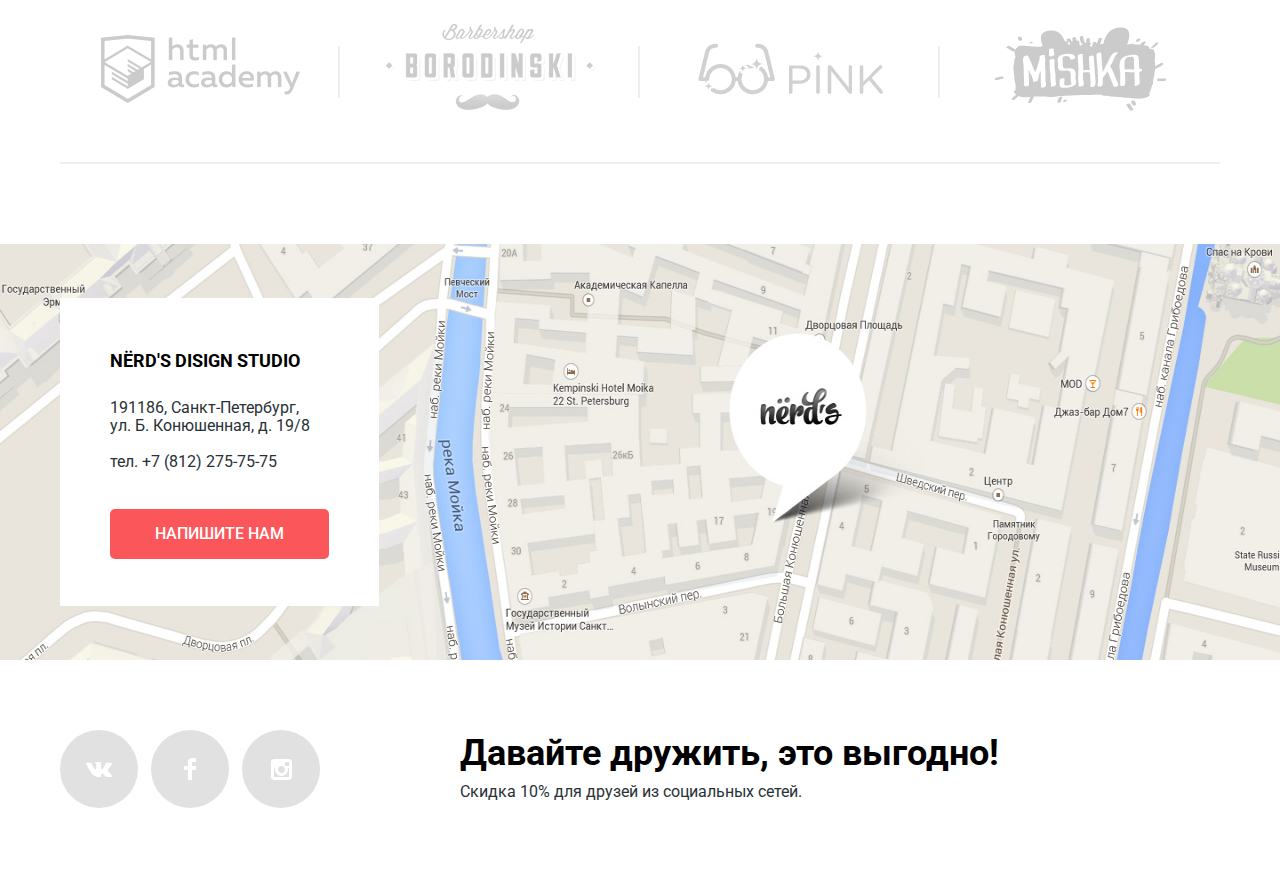
==== commit 0dbe1552: "каталог" ====
--- a/index.html
+++ b/index.html
@@ -5,7 +5,8 @@
         <title>Веб-студия «Nёrd's»</title>
         <link href="https://fonts.googleapis.com/css?family=Roboto:400,500,700&amp;subset=cyrillic" rel="stylesheet">
         <link href="css/normalize.css" rel="stylesheet">
-        <link href="css/style.css" rel="stylesheet">    
+        <link href="css/style.css" rel="stylesheet"> 
+        <meta name="SKYPE_TOOLBAR" content="SKYPE_TOOLBAR_PARSER_COMPATIBLE">
     </head>
     <body>
         <header class="main-header">
@@ -110,9 +111,9 @@
                     <b class="advantages-legend">C 2004 года любим   точность во всем:</b>
                     <table class="advantages-list">
                         <tr class="advantages-value">
-                            <td>146<sup>%</sup></td>
-                            <td>100<sup>%</sup></td>
-                            <td>50<sup>%</sup></td>
+                            <td>146<span>%</span></td>
+                            <td>100<span>%</span></td>
+                            <td>50<span>%</span></td>
                         </tr>
                         <tr class="advantages-name">
                             <td>Уровень самоотдачи</td>
@@ -154,7 +155,7 @@
                 <div class="contacts-container">
                     <b class="contacts-title">Nёrd's disign studio</b>
                     <p>191186, Санкт-Петербург,<br> ул. Б. Конюшенная, д. 19/8</p>
-                    <p>тел. +7 (812) 275-75-75</p>
+                    <p><span>тел. +7 (8</span><span>12) 275-75-75</span></p>
                     <a href="#" class="button contacts-button">Напишите нам</a>
                 </div>
                 <img src="img/map.jpg" width="1440" height="416" alt="Адрес: Санкт-Петербург, ул. Б. Конюшенная, д. 19/8" class="map">
--- a/css/style.css
+++ b/css/style.css
@@ -156,7 +156,7 @@
 
 .user-nav a {
     position: relative;
-    padding-left: 42px;
+    padding-left: 41px;
 }
 
 .user-nav a::before {
@@ -164,7 +164,7 @@
     
     position: absolute;
     left: 0;
-    bottom: 14px;
+    bottom: 13px;
     
     width: 15px;
     height: 15px;
@@ -182,7 +182,7 @@
     content: "";
     
     position: absolute;
-    bottom: 2px;
+    bottom: 5px;
     
     width: 100%;
     height: 2px;
@@ -204,7 +204,7 @@
 
 .slider-bulets {
     position: absolute;
-    bottom: 96px;
+    bottom: 100px;
     left: 50%;
     z-index: 10;
     
@@ -266,7 +266,7 @@
 
 .slider-text {
     width: 520px;
-    padding: 80px 0;
+    padding: 78px 0 80px;
 }
 
 .slider-caption {
@@ -275,7 +275,7 @@
     width: 520px;
     margin: 0;
     padding: 0;
-    margin-bottom: 28px;
+    margin-bottom: 26px;
     
     color: #000000;
     font-weight: 500;
@@ -288,7 +288,7 @@
     
     margin: 0;
     padding: 0;
-    margin-bottom: 32px;
+    margin-bottom: 38px;
     
 }
 
@@ -299,7 +299,7 @@
 .slide:nth-child(1) {
     background-image: url("../img/slide-1.png");
     background-repeat: no-repeat;
-    background-position: 100% 100%;
+    background-position: 431px 100%;
 }
 
 .slide:nth-child(2) {
@@ -369,12 +369,13 @@
 .services-item img {
     order: -1;
     
-    margin-bottom: 27px;
+    margin-bottom: 26px;
 }
 
 .services-item h3 {
     margin: 0;
-    margin-bottom: 24px;
+    margin-bottom: 14px;
+    padding: 0;
     
     color: #000000;
     font-weight: 700;
@@ -384,9 +385,11 @@
 }
 
 .services-item p {
+    margin: 0;
+    margin-bottom: 33px;
+    padding: 0;
+    
     width: 260px;
-    margin: 0;
-    margin-bottom: 12px;
 }
 
 .services-item a {
@@ -428,7 +431,7 @@
     justify-content: space-between;
     
     margin: 0;
-    padding: 75px 0;
+    padding: 75px 0 72px;
     
     border-bottom: 2px solid #eeeeee;
 }
@@ -440,8 +443,9 @@
 .about-lead {
     display: block;
     margin: 0;
-    padding: 0;
-    margin-bottom: 30px;
+    margin-bottom: 32px;
+    padding: 0;
+    
     
     color: #000000;
     font-weight: 500;
@@ -451,9 +455,8 @@
 
 .about p {
     margin: 0;
-    padding: 0;
-    
-    margin-bottom: 45px;
+    margin-bottom: 40px;
+    padding: 0;
 }
 
 .about-list-legend,
@@ -461,7 +464,6 @@
     display: block;
     margin: 0;
     padding: 0;
-    margin-bottom: 30px;
     
     color: #000000;
     font-weight: 700;
@@ -473,6 +475,10 @@
     
     margin: 0;
     padding: 0;
+}
+
+.about-list-legend {
+    margin-bottom: 23px;
 }
 
 .about-list-item {
@@ -498,7 +504,7 @@
 }
 
 .about-list-item:not(:last-child) {
-    margin-bottom: 30px;
+    margin-bottom: 25px;
 }
 
 .advantages {
@@ -511,7 +517,7 @@
 }
 
 .advantages img {
-    margin-bottom: 35px;
+    margin-bottom: 36px;
 }
 
 .advantages-list {
@@ -521,7 +527,7 @@
 }
 
 .advantages-legend {
-    margin-bottom: 35px;
+    margin-bottom: 25px;
     align-self: center;
 }
 
@@ -532,14 +538,21 @@
     line-height: 45px;
 }
 
+.advantages-value span {
+    vertical-align: super;
+    
+    font-size: 25px;
+    line-height: 25px;
+}
+
 .advantages-list td {
     margin: 0;
     padding: 15px 0;
-    padding-right: 20px;
+    padding-right: 23px;
 }
 
 .advantages-name td {
-    padding-bottom: 0;
+    padding: 6px 0 0;
     
     font: inherit;
     font-size: 16px;
@@ -627,7 +640,7 @@
     
     margin-left: -580px;
     margin-top: -154px;
-    padding: 50px 50px 47px;
+    padding: 48px 50px 47px;
     
     width: 319px;
     min-height: 308px;
@@ -638,11 +651,14 @@
 .map {
     display: block;
     width: 100%;
+    height: 416px;
 }
 
 .contacts-title {
     display: block;
-    padding-bottom: 28px;
+    margin: 0;
+    margin-bottom: 23px;
+    padding: 0;
     
     color: #000000;
     font-weight: 700;
@@ -654,7 +670,7 @@
 .contacts-container p {
     margin: 0;
     padding: 0;
-    padding-bottom: 20px;
+    margin-bottom: 18px;
     
     font-size: 16px;
     line-height: 18px;
@@ -664,7 +680,7 @@
     box-sizing: border-box;
     width: 219px;
     
-    margin-top: 16px;
+    margin-top: 20px;
     padding: 16px auto;
 }
 
@@ -752,7 +768,7 @@
     
     width: 760px;
     margin-left: -480px;
-    padding: 65px 100px 85px;
+    padding: 67px 100px 84px;
 }
 
 .modal-close {
@@ -805,23 +821,24 @@
     
     margin: 0;
     padding: 0;
-    margin-bottom: 33px;
+    margin-bottom: 30px;
 }
 
 .form-text-item-textarea {
     width: 760px;
+    
+    margin-bottom: 40px;
 }
 
 .form-text-text {
     display: block;
     
     margin: 0;
-    margin-bottom: 10px;
-    padding: 0;
-}
-
-.form-text-input,
-.form-text-textarea {
+    margin-bottom: 6px;
+    padding: 0;
+}
+
+.form-text-input {
     box-sizing: border-box;
     width: 360px;
     margin: 0;
@@ -830,10 +847,22 @@
     font: inherit;
     font-size: 16px;
     line-height: 18px;
+    
+    border-radius: 5px;
 }
 
 .form-text-textarea {
-    width: 100%;
+    box-sizing: border-box;
+    width: 760px;
+    
+    margin: 0;
+    padding: 12px 14px;
+    
+    font: inherit;
+    font-size: 16px;
+    line-height: 18px;
+    
+    border-radius: 5px;
 }
 
 .form-text-input[placeholder],
@@ -867,8 +896,11 @@
 }
 
 .contact-form-button {
+    display: inline-block;
+    
     box-sizing: border-box;
     width: 260px;
+    height: 50px;
     padding: 16px auto;
 }
 
@@ -878,8 +910,8 @@
     flex-wrap: wrap;
     
     width: 1160px;
-    margin: 0 auto;
-    padding: 80px 20px 110px;
+    margin: 0 auto 55px;
+    padding: 77px 20px 108px;
 }
 
 .page-title {
@@ -895,14 +927,42 @@
     background-color: #eeeeee;
 }
 
+.catalog-container {
+    display: flex;
+    justify-content: space-between;
+}
+
+.filters {
+    width: 260px;
+}
+
+.filter {
+    display: flex;
+    flex-direction: column;
+    flex-wrap: wrap;
+}
+
 .filter fieldset {
-    padding: 0;
-    margin: 0;
+    display: flex;
+    flex-direction: column;
+    flex-wrap: wrap;
+    
+    margin: 0;
+    margin-bottom: 27px;
+    padding: 0;
     
     border: none;
 }
 
+.filter fieldset:first-of-type {
+    margin-bottom: 54px;
+}
+
 .form-group legend {
+    margin: 0;
+    margin-bottom: 13px;
+    padding: 0;
+    
     color: #000000;
     font-weight: 700;
     font-size: 18px;
@@ -910,21 +970,174 @@
     text-transform: uppercase;
 }
 
-.form-group label {
-    line-height: 20px;
-}
-
-.form-group input:disabled + span {
-    
-    opacity: 0.3;
-}
-
-.range-input {
+.form-group:first-child legend {
+    margin: 0;
+    margin-bottom: 48px;
+    padding: 0;
+}
+
+.range-scale {
+    position: relative;
+    
+    box-sizing: border-box;
+    margin-bottom: 15px;
+    padding: 39px 20px;
+    
+    width: 260px;
+    height: 80px;
+    
+    background-color: #eeeeee;
+    border-radius: 5px;
+}
+
+.range-scale .scale {
+    height: 2px;
+    
+    background-color: #d7dcde;
+}
+
+.scale .bar {
+    width: 70%;
+    height: 100%;
+    
+    background-color: #00ca74;
+}
+
+.toggle {
+    position: absolute;
+    top: 50%;
+    margin-top: -10px;
+    
+    width: 20px;
+    height: 23px;
+    
+    background-image: url("../img/filter-button.svg");
+    
+    cursor: pointer;
+}
+
+.toggle-min {
+    left: 18px;
+}
+
+.toggle-max {
+    left: 160px;
+}
+
+.price-scale {
+    display: flex;
+    flex-wrap: wrap;
+    justify-content: space-between;
+    align-items: baseline;
+}
+
+.price-input {
+    margin: 0;
+    padding: 0;
+    
+    font-size: 16px;
+    line-height: 22px;
+    text-transform: uppercase;
+}
+
+.price-input input {
+    margin: 0;
+    margin-left: 9px;
+    padding: 0 5px;
+    
+    box-sizing: border-box;
+    width: 80px;
+    height: 38px;
+    
     text-align: center;
     vertical-align: middle;
     
     background-color: #eeeeee;
     border: none;
+    border-radius: 5px;
+}
+
+.form-text {
+    margin: 0;
+    padding: 0;
+    
+    line-height: 20px;
+}
+
+.form-radio-item,
+.form-checkbox-item {
+    position: relative;
+    
+    padding-left: 36px;
+    
+    cursor: pointer;
+}
+
+.form-radio-item {
+    margin-bottom: 16px;
+}
+
+.form-checkbox-item {
+    margin-bottom: 17px;
+}
+
+.form-radio-item:hover .form-text,
+.form-radio-item:focus .form-text,
+.form-checkbox-item:hover .form-text,
+.form-checkbox-item:focus .form-text {
+    color: #000000;
+}
+
+
+.form-group input:disabled ~ .form-text {   
+    opacity: 0.3;
+}
+
+.radio-indicator {
+    position: absolute;
+    top: 0;
+    left: 0;
+    
+    width: 25px;
+    height: 25px;
+    
+    background-image: url("../img/radio-off.svg");
+    opacity: 0.4;
+}
+
+.form-radio-item input[type="radio"]:checked + .radio-indicator {
+    background-image: url("../img/radio-on.svg");
+}
+
+.checkbox-indicator {
+    position: absolute;
+    top: 0;
+    left: 0;
+    
+    width: 23px;
+    height: 23px;
+    
+    background-image: url("../img/checkbox-off.svg");
+    opacity: 0.4;
+}
+
+.form-checkbox-item input[type="checkbox"]:checked + .checkbox-indicator {
+    width: 27px;
+    background-image: url("../img/checkbox-on.svg");
+}
+
+.form-group input:hover ~ .form-indicator,
+.form-group input:focus ~ .form-indicator {
+    opacity: 1;
+}
+
+.form-group input:disabled ~ .form-indicator {   
+    opacity: 0.1;
+}
+
+.form-group input:focus ~ .form-indicator {
+    outline: thin dotted;
+    outline: 5px auto -webkit-focus-ring-color;
 }
 
 .filter-button {
@@ -944,7 +1157,42 @@
     background-color: #d5d5d5;    
 }
 
+.catalog {
+    width: 760px;
+}
+
+.assortment {
+    position: relative;
+    
+    display: flex;
+    flex-wrap: wrap;
+     
+    margin-top: 5px; 
+    margin-bottom: 96px;
+}
+
+.assortment a {
+    cursor: pointer;
+}
+
+.assortment-words {
+    display: flex;
+    flex-wrap: wrap;
+    justify-content: flex-end;
+    
+    margin-left: auto;
+    
+    width: 470px;
+}
+
+.assortment-icons {
+    width: 90px;
+}
+
 .assortment-legend {
+    margin: 0;
+    padding: 0;
+    
     color: #000000;
     font-weight: 700;
     font-size: 18px;
@@ -953,6 +1201,8 @@
 }
 
 .assortment-type {
+    margin-left: 25px;
+    
     color: #000000;
     font-size: 14px;
     line-height: 18px;
@@ -960,22 +1210,112 @@
     opacity: 0.3;
 }
 
+.assortment-course {
+    opacity: 0.2;
+}
+
+.assortment-course-down::before {
+    content: "";
+    
+    position: absolute;
+    top:50%;
+    right: 29px;
+    
+    margin-top: -5px;
+    
+    width: 11px;
+    height: 10px;
+    
+    background-image: url("../img/icon-down-dir.svg"); 
+}
+
+.assortment-course-up::before {
+    content: "";
+    
+    position: absolute;
+    top:50%;
+    right: 0;
+    
+    margin-top: -5px;
+    
+    width: 11px;
+    height: 10px;
+    
+    background-image: url("../img/icon-up-dir.svg"); 
+}
+
 .assortment-type:hover,
-.assortment-type:focus {
+.assortment-type:focus,
+.assortment-course:hover,
+.assortment-course:focus {
     opacity: 0.6;
 }
 
 .assortment-type:active,
-.assortment-type-current {
+.assortment-type-current,
+.assortment-course:active,
+.assortment-course-current {
     opacity: 1;
 }
 
-.catalog-item-description {
+.catalog-items {
+    display: flex;
+    flex-wrap: wrap;
+    justify-content: space-between;
+    
+    margin: 0;
+    padding: 0;
+}
+
+.catalog-item {
+    position: relative;
+    
+    margin: 0;
+    margin-bottom: 66px;
+    padding: 0;
+}
+
+.catalog-image::before {
+    content: "";
+    
+    position: absolute;
+    top: -40px;
+    left: 0;
+    
+    width: 360px;
+    height: 40px;
+    
+    background-image: url("../img/browser.svg");
+    opacity: 0.12;
+}
+
+.catalog-item-description { 
+    position: absolute;
+    bottom: 8px;
+    right: 0;
+    
+    width: 240px;
+    
+    margin: 0;
+    padding: 26px 60px 43px;
+    
     text-align: center;
+    
+    background-color: #eeeeee;
     opacity: 0;
 }
 
+.catalog-item-title {
+    margin: 0;
+    margin-bottom: 15px;
+    padding: 0;
+}
+
 .catalog-item-title a {
+    display: block;
+    margin: 0;
+    padding: 0;
+    
     color: #000000;
     font-weight: 700;
     font-size: 18px;
@@ -984,6 +1324,10 @@
 }
 
 .catalog-item-description p {
+    margin: 0;
+    margin-bottom: 30px;
+    padding: 0;
+    
     color: #666666;
     font-size: 16px;
     line-height: 18px;
@@ -993,11 +1337,32 @@
     opacity: 1;
 }
 
+.catalog-item:hover .catalog-image::before {
+    opacity: 1;
+}
+
+.catalog-button {
+    box-sizing: border-box;
+    width: 200px;
+}
+
 .pagination-list {
     list-style: none;
+    
+    display: flex;
+    flex-wrap: wrap;
+    
+    margin: -13px 0 60px;
+    padding: 0;
 }
 
 .pagination-item a {
+    display: inline-block;
+    box-sizing: border-box;
+    
+    margin: 0;
+    margin-right: 11px;
+    
     color: #000000;
     
     background-color: #eeeeee;
@@ -1014,10 +1379,27 @@
     background-color: #d5d5d5;
 }
 
+.pagination-button {
+    width: 260px;
+}
+
+.pagination-button-number {
+    padding: 16px 10px;
+    width: 50px;
+    height: 50px;
+}
+
 .pagination-item-current a,
 .pagination-item-current a:hover {
+    padding: 13px 7px;
+    
     color: #000000;
     
     background-color: #ffffff;
     border: 3px solid #dbdbdb;
-}
+    
+    cursor: auto;
+}
+
+
+
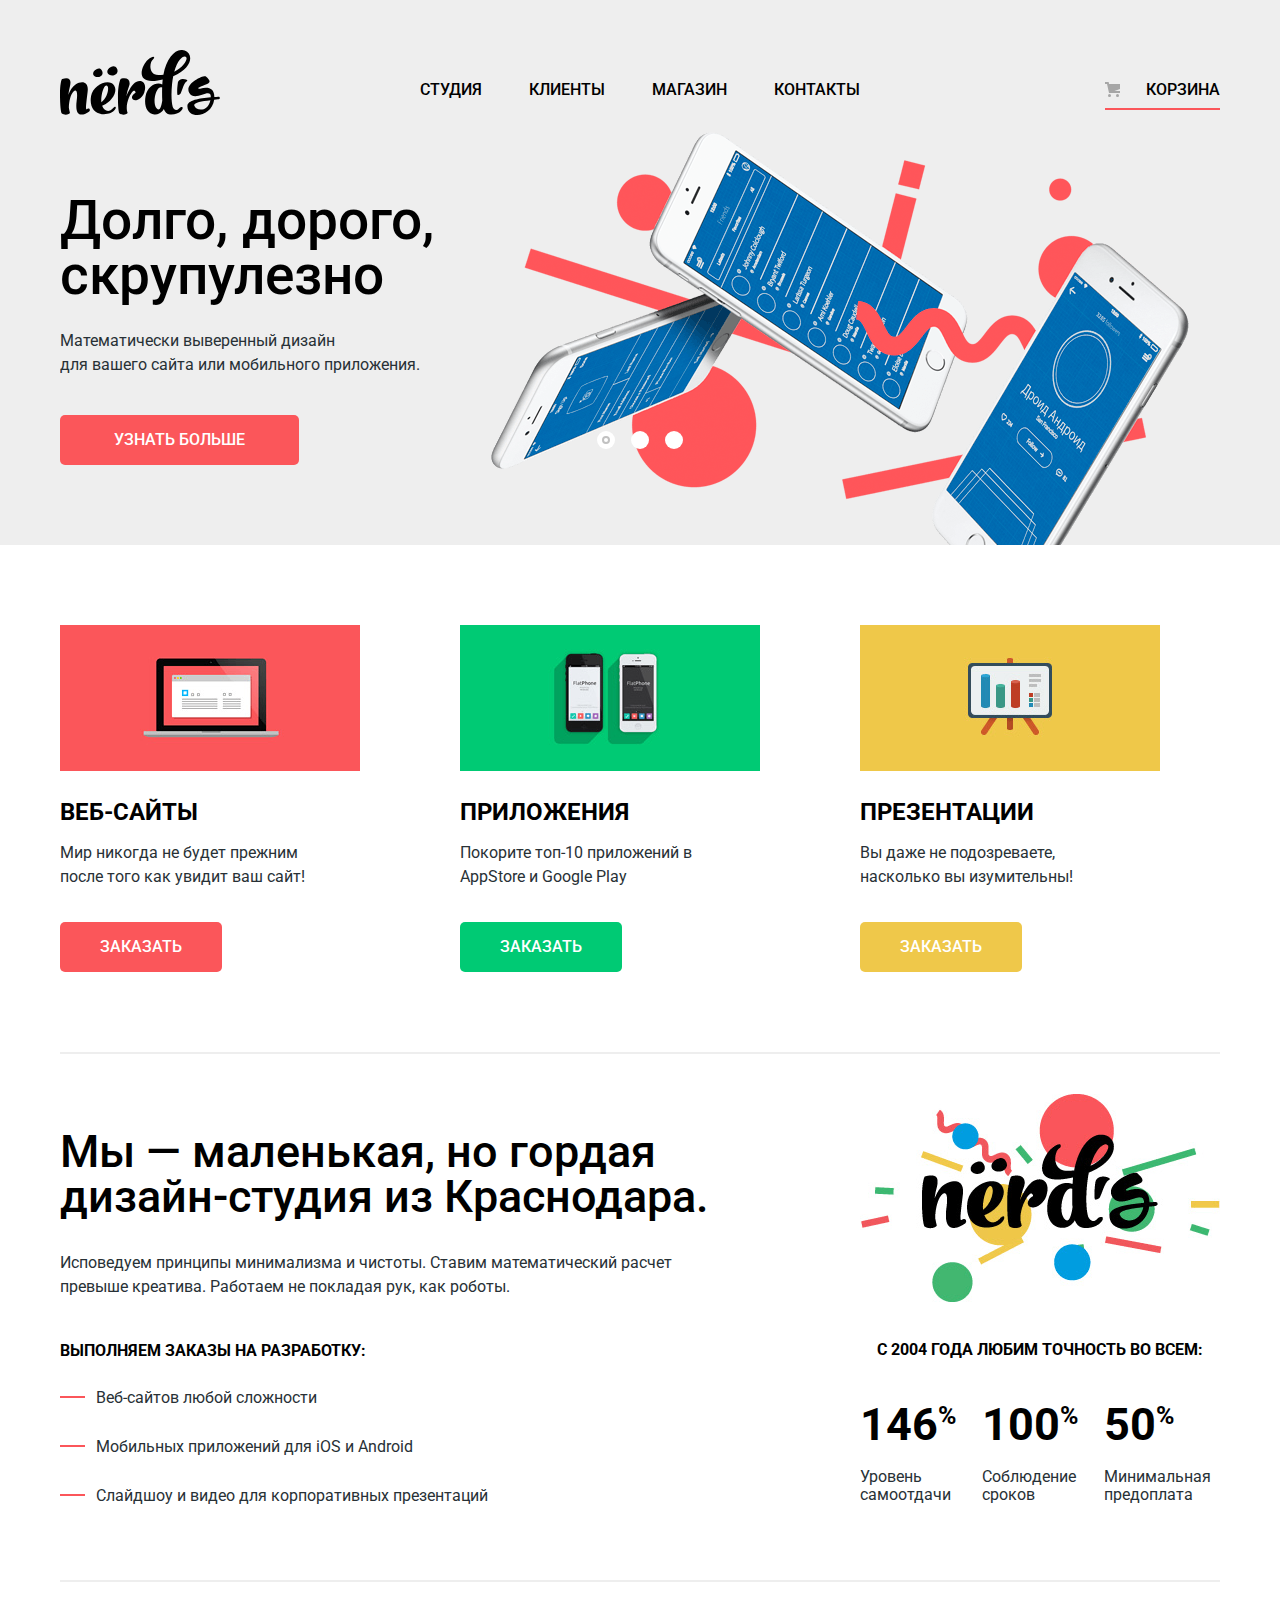
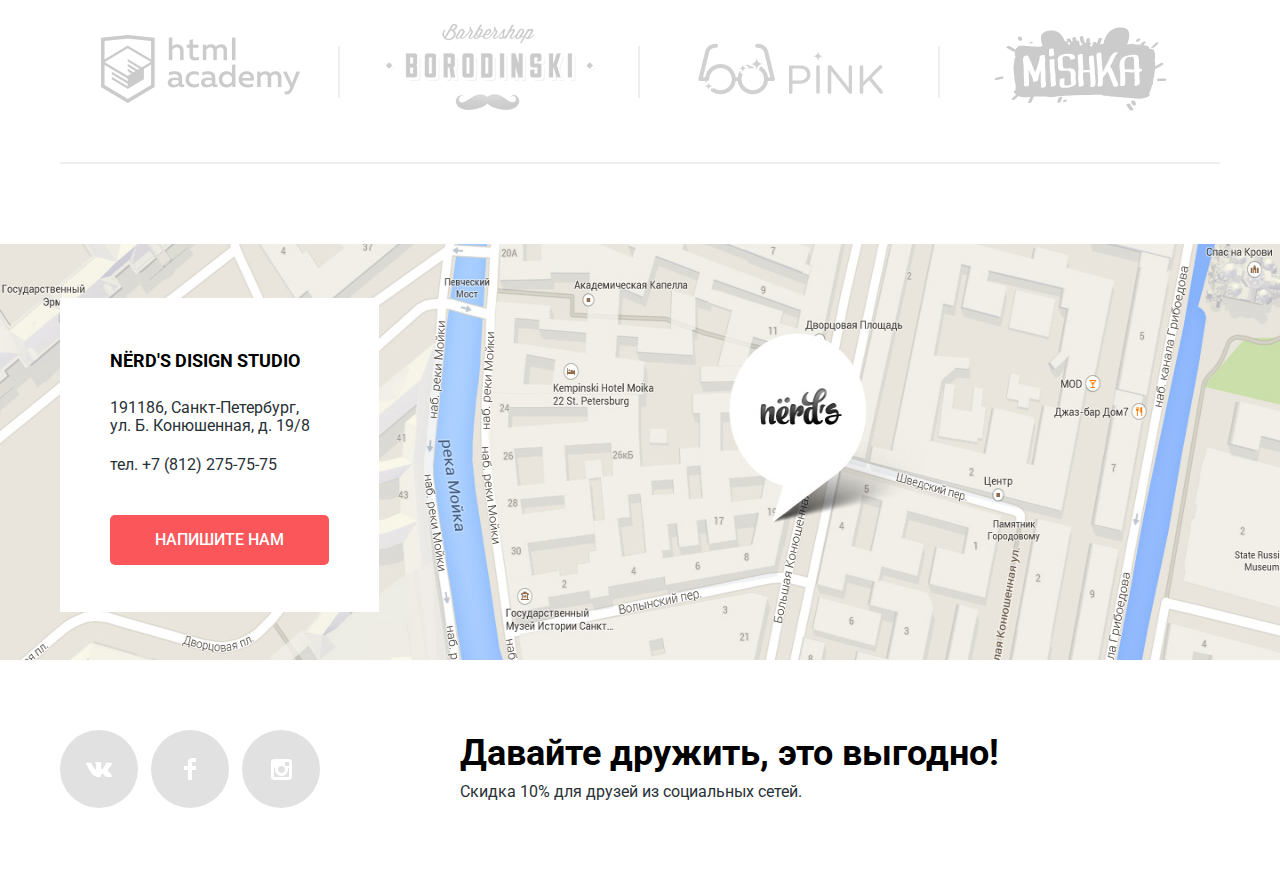
==== commit 76b71f71: "телефон" ====
--- a/index.html
+++ b/index.html
@@ -155,7 +155,7 @@
                 <div class="contacts-container">
                     <b class="contacts-title">Nёrd's disign studio</b>
                     <p>191186, Санкт-Петербург,<br> ул. Б. Конюшенная, д. 19/8</p>
-                    <p><span>тел. +7 (8</span><span>12) 275-75-75</span></p>
+                    <p><a class="no-style">тел. +7 (812) 275-75-75</a></p>
                     <a href="#" class="button contacts-button">Напишите нам</a>
                 </div>
                 <img src="img/map.jpg" width="1440" height="416" alt="Адрес: Санкт-Петербург, ул. Б. Конюшенная, д. 19/8" class="map">
--- a/css/style.css
+++ b/css/style.css
@@ -1303,6 +1303,8 @@
     
     background-color: #eeeeee;
     opacity: 0;
+    
+    z-index: 10;
 }
 
 .catalog-item-title {
@@ -1401,5 +1403,11 @@
     cursor: auto;
 }
 
-
-
+.no-style {
+    color: #283136;
+    font-weight: 400;
+    font-size: 16px;
+    line-height: 24px;
+    text-decoration: none;
+}
+
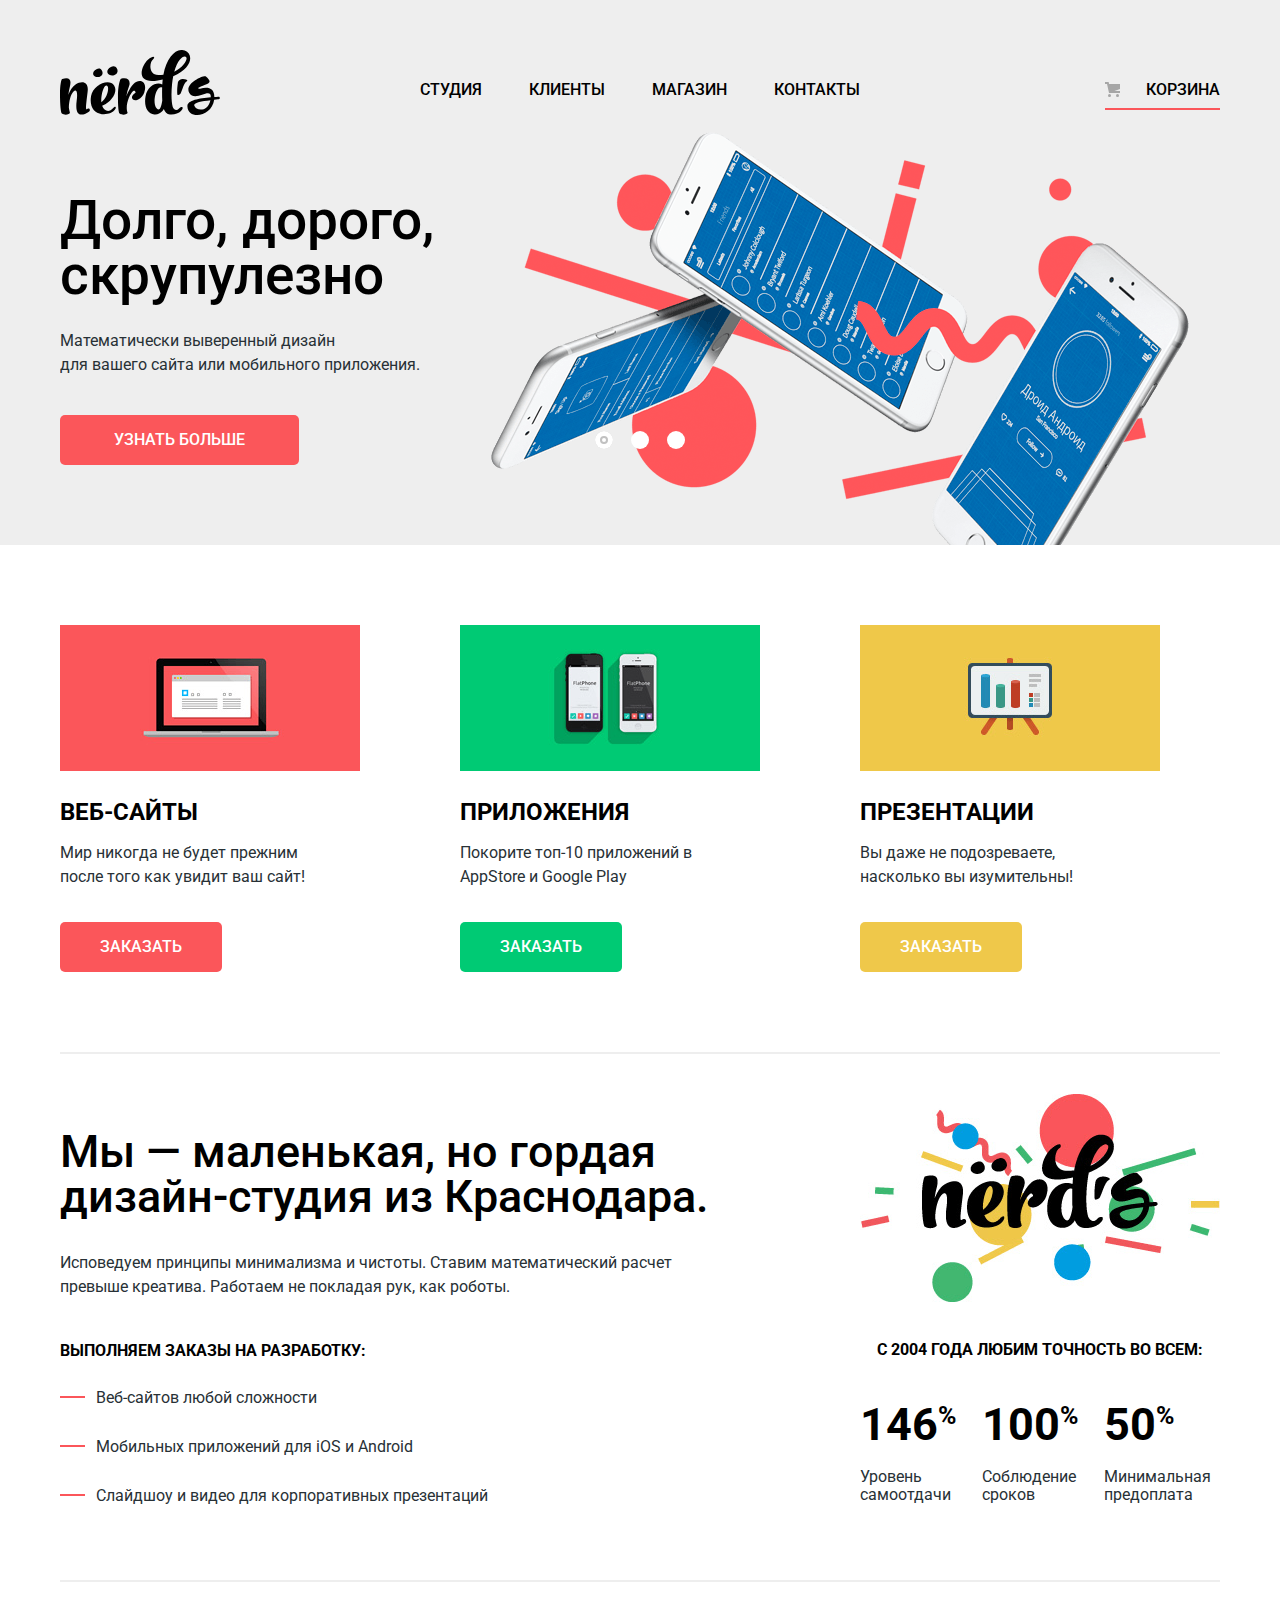
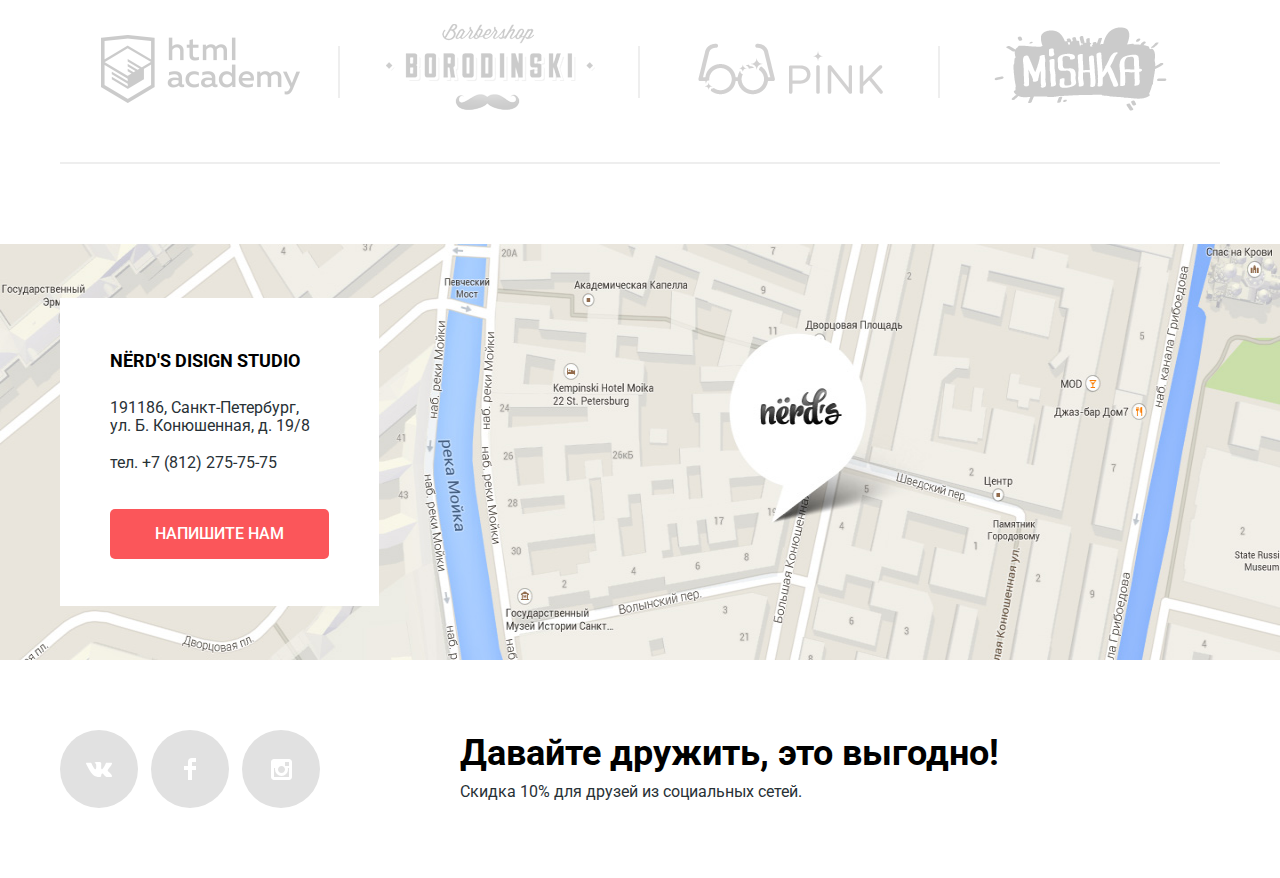
==== commit ef42329e: "Префексы" ====
--- a/index.html
+++ b/index.html
@@ -6,7 +6,6 @@
         <link href="https://fonts.googleapis.com/css?family=Roboto:400,500,700&amp;subset=cyrillic" rel="stylesheet">
         <link href="css/normalize.css" rel="stylesheet">
         <link href="css/style.css" rel="stylesheet"> 
-        <meta name="SKYPE_TOOLBAR" content="SKYPE_TOOLBAR_PARSER_COMPATIBLE">
     </head>
     <body>
         <header class="main-header">
--- a/css/style.css
+++ b/css/style.css
@@ -1,5 +1,5 @@
 body {
-    min-width: 1160px;
+    min-width: 1200px;
     margin: 0;
     padding: 0;
     
@@ -50,7 +50,8 @@
     color: rgba(255, 255, 255, 0.3);
     
     background-color: #d7373b;
-    box-shadow: inset 0 3px 0 0 rgba(0, 1, 1, 0.1);
+    -webkit-box-shadow: inset 0 3px 0 0 rgba(0, 1, 1, 0.1);
+            box-shadow: inset 0 3px 0 0 rgba(0, 1, 1, 0.1);
 }
 
 .visually-hidden:not(:focus):not(:active),
@@ -66,7 +67,9 @@
 
   white-space: nowrap;
 
-  clip-path: inset(100%);
+  -webkit-clip-path: inset(100%);
+
+          clip-path: inset(100%);
   clip: rect(0 0 0 0);
   overflow: hidden;
 }
@@ -78,6 +81,8 @@
 }
 
 .main-nav {
+    display: -webkit-box;
+    display: -ms-flexbox;
     display: flex;
     
     width: 1160px;
@@ -114,9 +119,14 @@
 }
 
 .site-nav {
-    display: flex;
-    justify-content: space-between;
-    flex-wrap: wrap;
+    display: -webkit-box;
+    display: -ms-flexbox;
+    display: flex;
+    -webkit-box-pack: justify;
+        -ms-flex-pack: justify;
+            justify-content: space-between;
+    -ms-flex-wrap: wrap;
+        flex-wrap: wrap;
     
     width: 440px;
     margin: 0;
@@ -124,8 +134,11 @@
 }
 
 .user-nav {
-    display: flex;
-    flex-wrap: wrap;
+    display: -webkit-box;
+    display: -ms-flexbox;
+    display: flex;
+    -ms-flex-wrap: wrap;
+        flex-wrap: wrap;
     
     max-width: 160px;
     margin: 0;
@@ -195,9 +208,10 @@
     
     width: 1160px;
     height: 430px;
+    
     margin: 0 auto;
     margin-bottom: 80px;
-    padding: 0;
+    padding: 0 20px;
     
     list-style: none;
 }
@@ -218,14 +232,14 @@
 .slider-bulets label {
     display: inline-block;
     
-    width: 4px;
-    height: 4px;
-    margin: 0 11px;
+    margin: 0 7px;
+    
+    width: 18px;
+    height: 18px;
+    vertical-align: middle;
     
     background: #ffffff;
-    border: 2px solid #ffffff;
     border-radius: 50%;
-    box-shadow: 0 0 0 5px #ffffff;
     
     cursor: pointer;
 }
@@ -233,7 +247,12 @@
 #bul-1:checked ~ .slider-bulets label[for="bul-1"],
 #bul-2:checked ~ .slider-bulets label[for="bul-2"],
 #bul-3:checked ~ .slider-bulets label[for="bul-3"] { 
-    border: 2px solid #c1c1c1;
+    -webkit-box-shadow: 
+        inset 0 0 0 5px #ffffff,
+        inset 0 0 0 7px #c1c1c1; 
+            box-shadow: 
+        inset 0 0 0 5px #ffffff,
+        inset 0 0 0 7px #c1c1c1;
 }
 
 #bul-1:focus ~ .slider-bulets label[for="bul-1"],
@@ -253,11 +272,7 @@
     list-style: none;
 }
 
-.slide {
-    position:absolute;
-    top:0;
-    left:0;
-    
+.slide { 
     width:100%;
     height:100%;
     
@@ -343,17 +358,29 @@
 .services-list {
     list-style: none;
     
-    display: flex;
-    flex-wrap: wrap;
+    display: -webkit-box;
+    
+    display: -ms-flexbox;
+    
+    display: flex;
+    -ms-flex-wrap: wrap;
+        flex-wrap: wrap;
     
     margin: 0;
     padding: 0;
 }
 
 .services-item {
-    display: flex;
-    flex-direction: column;
-    align-items: flex-start;
+    display: -webkit-box;
+    display: -ms-flexbox;
+    display: flex;
+    -webkit-box-orient: vertical;
+    -webkit-box-direction: normal;
+        -ms-flex-direction: column;
+            flex-direction: column;
+    -webkit-box-align: start;
+        -ms-flex-align: start;
+            align-items: flex-start;
     
     width: 300px;
     margin-bottom: 80px;
@@ -367,7 +394,9 @@
 }
 
 .services-item img {
-    order: -1;
+    -webkit-box-ordinal-group: 0;
+        -ms-flex-order: -1;
+            order: -1;
     
     margin-bottom: 26px;
 }
@@ -427,8 +456,12 @@
 }
 
 .about-section {
-    display: flex;
-    justify-content: space-between;
+    display: -webkit-box;
+    display: -ms-flexbox;
+    display: flex;
+    -webkit-box-pack: justify;
+        -ms-flex-pack: justify;
+            justify-content: space-between;
     
     margin: 0;
     padding: 75px 0 72px;
@@ -508,9 +541,15 @@
 }
 
 .advantages {
-    display: flex;
-    flex-direction: column;
-    flex-wrap: wrap;
+    display: -webkit-box;
+    display: -ms-flexbox;
+    display: flex;
+    -webkit-box-orient: vertical;
+    -webkit-box-direction: normal;
+        -ms-flex-direction: column;
+            flex-direction: column;
+    -ms-flex-wrap: wrap;
+        flex-wrap: wrap;
     
     width: 360px;
     margin-top: -35px;
@@ -528,7 +567,8 @@
 
 .advantages-legend {
     margin-bottom: 25px;
-    align-self: center;
+    -ms-flex-item-align: center;
+        align-self: center;
 }
 
 .advantages-value {
@@ -568,9 +608,16 @@
 .partners-list {
     list-style: none;
     
-    display: flex;
-    justify-content: space-between;
-    flex-wrap: wrap;
+    display: -webkit-box;
+    
+    display: -ms-flexbox;
+    
+    display: flex;
+    -webkit-box-pack: justify;
+        -ms-flex-pack: justify;
+            justify-content: space-between;
+    -ms-flex-wrap: wrap;
+        flex-wrap: wrap;
     
     margin: 0;
     padding: 0;
@@ -578,9 +625,15 @@
 
 .partners-list li {
     position: relative;
-    display: flex;
-    justify-content: center;
-    align-items: center;
+    display: -webkit-box;
+    display: -ms-flexbox;
+    display: flex;
+    -webkit-box-pack: center;
+        -ms-flex-pack: center;
+            justify-content: center;
+    -webkit-box-align: center;
+        -ms-flex-align: center;
+            align-items: center;
     
     width: 300px;
     min-height: 180px;
@@ -619,16 +672,10 @@
     opacity: 0.1;
 }
 
-/*.contacts {
-    background-image: url("../img/map.jpg");
-    background-repeat: no-repeat;
-    background-position: top center;
-    width: 100%;
-    height: 416px;
-}*/
-
 .contacts {
     position: relative;
+    
+    min-width: 1160px;
 }
 
 .contacts-container {
@@ -636,7 +683,9 @@
     top: 50%;
     left: 50%;
     
-    box-sizing: border-box;
+    -webkit-box-sizing: border-box;
+    
+            box-sizing: border-box;
     
     margin-left: -580px;
     margin-top: -154px;
@@ -650,7 +699,9 @@
 
 .map {
     display: block;
-    width: 100%;
+    
+    margin: auto;
+    
     height: 416px;
 }
 
@@ -670,24 +721,30 @@
 .contacts-container p {
     margin: 0;
     padding: 0;
-    margin-bottom: 18px;
+    margin-bottom: 16px;
     
     font-size: 16px;
     line-height: 18px;
 }
 
 .contacts-button {
-    box-sizing: border-box;
+    -webkit-box-sizing: border-box;
+            box-sizing: border-box;
     width: 219px;
     
-    margin-top: 20px;
+    margin-top: 18px;
     padding: 16px auto;
 }
 
 .social {
-    display: flex;
-    align-items: center;
-    flex-wrap: wrap;
+    display: -webkit-box;
+    display: -ms-flexbox;
+    display: flex;
+    -webkit-box-align: center;
+        -ms-flex-align: center;
+            align-items: center;
+    -ms-flex-wrap: wrap;
+        flex-wrap: wrap;
     
     width: 1160px;
     margin: 0 auto;
@@ -697,9 +754,16 @@
 .social-buttons {
     list-style: none;
     
-    display: flex;
-    justify-content: space-between;
-    flex-wrap: wrap;
+    display: -webkit-box;
+    
+    display: -ms-flexbox;
+    
+    display: flex;
+    -webkit-box-pack: justify;
+        -ms-flex-pack: justify;
+            justify-content: space-between;
+    -ms-flex-wrap: wrap;
+        flex-wrap: wrap;
     
     width: 260px;
     margin: 0;
@@ -708,9 +772,15 @@
 }
 
 .social-buttons-item a {
-    display: flex;
-    justify-content: center;
-    align-items: center;
+    display: -webkit-box;
+    display: -ms-flexbox;
+    display: flex;
+    -webkit-box-pack: center;
+        -ms-flex-pack: center;
+            justify-content: center;
+    -webkit-box-align: center;
+        -ms-flex-align: center;
+            align-items: center;
     
     width: 78px;
     height: 78px;
@@ -751,24 +821,29 @@
 }
 
 .modal {
+    display: none; 
+    
     position: fixed;
     z-index: 100;
     
     color: #000000;
     
     background-color: #ffffff;
-    box-shadow: 0 20px 40px rgba(0, 0, 0, 0.75);
+    -webkit-box-shadow: 0 20px 40px rgba(0, 0, 0, 0.75);
+            box-shadow: 0 20px 40px rgba(0, 0, 0, 0.75);
 }
 
 .modal-contact-form {
-    display: none;
-    
     top: 20px;
     left: 50%;
     
     width: 760px;
     margin-left: -480px;
     padding: 67px 100px 84px;
+}
+
+.modal-show {
+    display: block;
 }
 
 .modal-close {
@@ -811,9 +886,14 @@
 }
 
 .contact-form {
-    display: flex;
-    flex-wrap: wrap;
-    justify-content: space-between;
+    display: -webkit-box;
+    display: -ms-flexbox;
+    display: flex;
+    -ms-flex-wrap: wrap;
+        flex-wrap: wrap;
+    -webkit-box-pack: justify;
+        -ms-flex-pack: justify;
+            justify-content: space-between;
 }
 
 .form-text-item {
@@ -839,7 +919,8 @@
 }
 
 .form-text-input {
-    box-sizing: border-box;
+    -webkit-box-sizing: border-box;
+            box-sizing: border-box;
     width: 360px;
     margin: 0;
     padding: 13px 14px 15px;
@@ -852,7 +933,8 @@
 }
 
 .form-text-textarea {
-    box-sizing: border-box;
+    -webkit-box-sizing: border-box;
+            box-sizing: border-box;
     width: 760px;
     
     margin: 0;
@@ -892,22 +974,29 @@
     color: #e74246;
     
     border: 2px solid #e74246;
-    box-shadow: none;
+    -webkit-box-shadow: none;
+            box-shadow: none;
 }
 
 .contact-form-button {
     display: inline-block;
     
-    box-sizing: border-box;
+    -webkit-box-sizing: border-box;
+    
+            box-sizing: border-box;
     width: 260px;
-    height: 50px;
     padding: 16px auto;
 }
 
 .title-wrapper {
-    display: flex;
-    justify-content: center;
-    flex-wrap: wrap;
+    display: -webkit-box;
+    display: -ms-flexbox;
+    display: flex;
+    -webkit-box-pack: center;
+        -ms-flex-pack: center;
+            justify-content: center;
+    -ms-flex-wrap: wrap;
+        flex-wrap: wrap;
     
     width: 1160px;
     margin: 0 auto 55px;
@@ -928,8 +1017,12 @@
 }
 
 .catalog-container {
-    display: flex;
-    justify-content: space-between;
+    display: -webkit-box;
+    display: -ms-flexbox;
+    display: flex;
+    -webkit-box-pack: justify;
+        -ms-flex-pack: justify;
+            justify-content: space-between;
 }
 
 .filters {
@@ -937,15 +1030,27 @@
 }
 
 .filter {
-    display: flex;
-    flex-direction: column;
-    flex-wrap: wrap;
+    display: -webkit-box;
+    display: -ms-flexbox;
+    display: flex;
+    -webkit-box-orient: vertical;
+    -webkit-box-direction: normal;
+        -ms-flex-direction: column;
+            flex-direction: column;
+    -ms-flex-wrap: wrap;
+        flex-wrap: wrap;
 }
 
 .filter fieldset {
-    display: flex;
-    flex-direction: column;
-    flex-wrap: wrap;
+    display: -webkit-box;
+    display: -ms-flexbox;
+    display: flex;
+    -webkit-box-orient: vertical;
+    -webkit-box-direction: normal;
+        -ms-flex-direction: column;
+            flex-direction: column;
+    -ms-flex-wrap: wrap;
+        flex-wrap: wrap;
     
     margin: 0;
     margin-bottom: 27px;
@@ -979,7 +1084,9 @@
 .range-scale {
     position: relative;
     
-    box-sizing: border-box;
+    -webkit-box-sizing: border-box;
+    
+            box-sizing: border-box;
     margin-bottom: 15px;
     padding: 39px 20px;
     
@@ -1025,10 +1132,17 @@
 }
 
 .price-scale {
-    display: flex;
-    flex-wrap: wrap;
-    justify-content: space-between;
-    align-items: baseline;
+    display: -webkit-box;
+    display: -ms-flexbox;
+    display: flex;
+    -ms-flex-wrap: wrap;
+        flex-wrap: wrap;
+    -webkit-box-pack: justify;
+        -ms-flex-pack: justify;
+            justify-content: space-between;
+    -webkit-box-align: baseline;
+        -ms-flex-align: baseline;
+            align-items: baseline;
 }
 
 .price-input {
@@ -1045,7 +1159,9 @@
     margin-left: 9px;
     padding: 0 5px;
     
-    box-sizing: border-box;
+    -webkit-box-sizing: border-box;
+    
+            box-sizing: border-box;
     width: 80px;
     height: 38px;
     
@@ -1164,8 +1280,13 @@
 .assortment {
     position: relative;
     
-    display: flex;
-    flex-wrap: wrap;
+    display: -webkit-box;
+    
+    display: -ms-flexbox;
+    
+    display: flex;
+    -ms-flex-wrap: wrap;
+        flex-wrap: wrap;
      
     margin-top: 5px; 
     margin-bottom: 96px;
@@ -1176,9 +1297,14 @@
 }
 
 .assortment-words {
-    display: flex;
-    flex-wrap: wrap;
-    justify-content: flex-end;
+    display: -webkit-box;
+    display: -ms-flexbox;
+    display: flex;
+    -ms-flex-wrap: wrap;
+        flex-wrap: wrap;
+    -webkit-box-pack: end;
+        -ms-flex-pack: end;
+            justify-content: flex-end;
     
     margin-left: auto;
     
@@ -1259,9 +1385,14 @@
 }
 
 .catalog-items {
-    display: flex;
-    flex-wrap: wrap;
-    justify-content: space-between;
+    display: -webkit-box;
+    display: -ms-flexbox;
+    display: flex;
+    -ms-flex-wrap: wrap;
+        flex-wrap: wrap;
+    -webkit-box-pack: justify;
+        -ms-flex-pack: justify;
+            justify-content: space-between;
     
     margin: 0;
     padding: 0;
@@ -1271,8 +1402,12 @@
     position: relative;
     
     margin: 0;
-    margin-bottom: 66px;
-    padding: 0;
+    margin-bottom: 73px;
+    padding: 0;
+}
+
+.catalog-image img {
+    display: block;
 }
 
 .catalog-image::before {
@@ -1291,7 +1426,7 @@
 
 .catalog-item-description { 
     position: absolute;
-    bottom: 8px;
+    bottom: 0;
     right: 0;
     
     width: 240px;
@@ -1344,15 +1479,21 @@
 }
 
 .catalog-button {
-    box-sizing: border-box;
+    -webkit-box-sizing: border-box;
+            box-sizing: border-box;
     width: 200px;
 }
 
 .pagination-list {
     list-style: none;
     
-    display: flex;
-    flex-wrap: wrap;
+    display: -webkit-box;
+    
+    display: -ms-flexbox;
+    
+    display: flex;
+    -ms-flex-wrap: wrap;
+        flex-wrap: wrap;
     
     margin: -13px 0 60px;
     padding: 0;
@@ -1360,7 +1501,8 @@
 
 .pagination-item a {
     display: inline-block;
-    box-sizing: border-box;
+    -webkit-box-sizing: border-box;
+            box-sizing: border-box;
     
     margin: 0;
     margin-right: 11px;
@@ -1388,7 +1530,6 @@
 .pagination-button-number {
     padding: 16px 10px;
     width: 50px;
-    height: 50px;
 }
 
 .pagination-item-current a,
@@ -1410,4 +1551,3 @@
     line-height: 24px;
     text-decoration: none;
 }
-
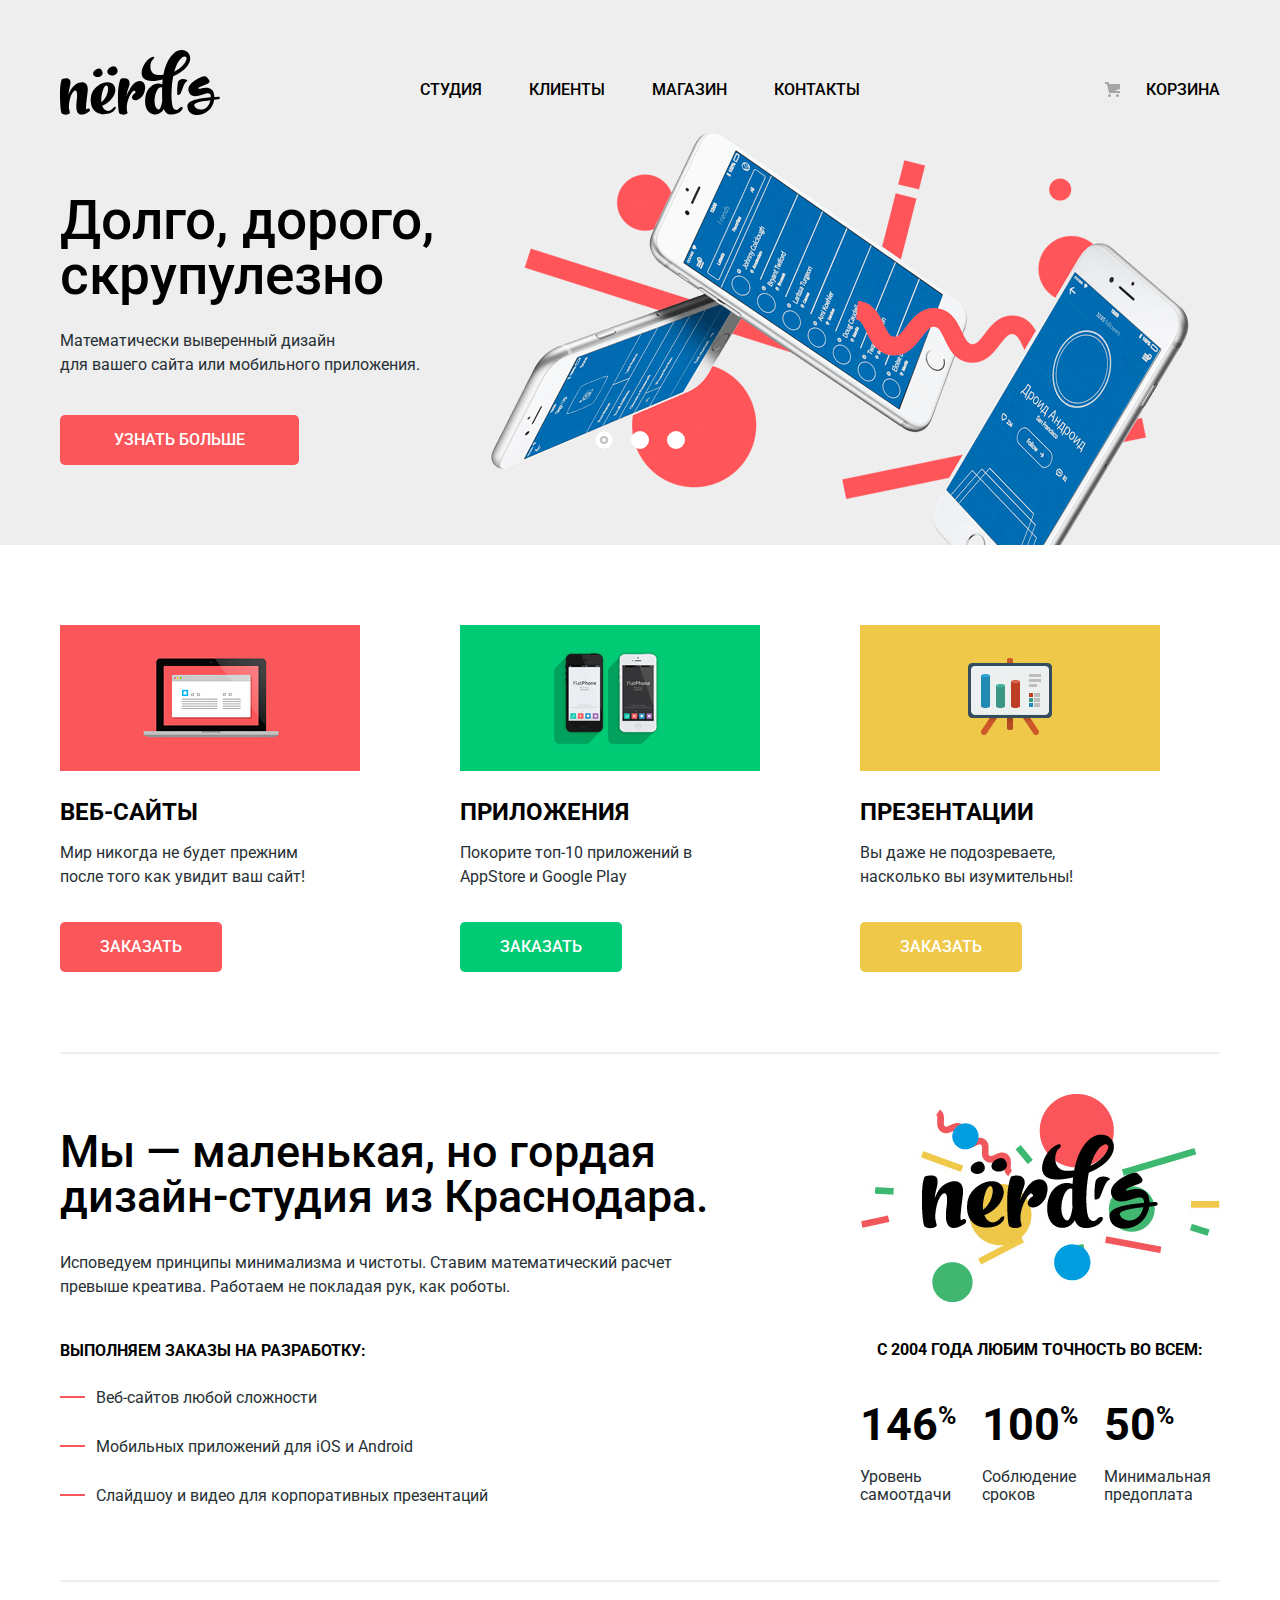
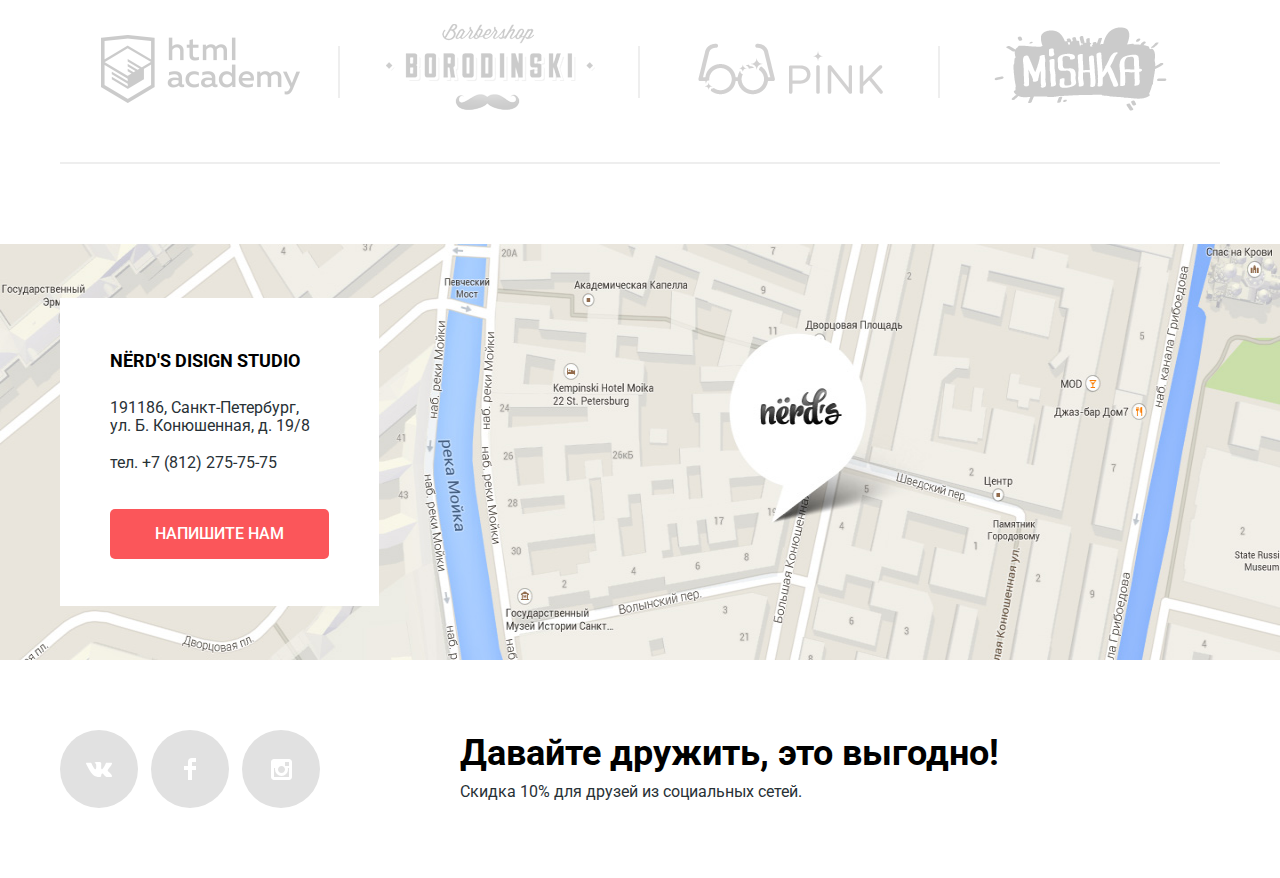
==== commit cbe106a0: "JS" ====
--- a/index.html
+++ b/index.html
@@ -5,7 +5,7 @@
         <title>Веб-студия «Nёrd's»</title>
         <link href="https://fonts.googleapis.com/css?family=Roboto:400,500,700&amp;subset=cyrillic" rel="stylesheet">
         <link href="css/normalize.css" rel="stylesheet">
-        <link href="css/style.css" rel="stylesheet"> 
+        <link href="css/style.min.css" rel="stylesheet"> 
     </head>
     <body>
         <header class="main-header">
@@ -28,7 +28,7 @@
                     </li>
                 </ul>
                 <ul class="user-nav">
-                    <li class="site-nav-current">
+                    <li>
                         <a href="#">Корзина</a>
                     </li>
                 </ul>
@@ -155,8 +155,9 @@
                     <b class="contacts-title">Nёrd's disign studio</b>
                     <p>191186, Санкт-Петербург,<br> ул. Б. Конюшенная, д. 19/8</p>
                     <p><a class="no-style">тел. +7 (812) 275-75-75</a></p>
-                    <a href="#" class="button contacts-button">Напишите нам</a>
+                    <a href="writeus.html" class="button contacts-button">Напишите нам</a>
                 </div>
+                <iframe src="https://yandex.ru/map-widget/v1/-/C6XCmWzg" width="100%" height="416" frameborder="0"></iframe>
                 <img src="img/map.jpg" width="1440" height="416" alt="Адрес: Санкт-Петербург, ул. Б. Конюшенная, д. 19/8" class="map">
             </section>
             <section class="social">
@@ -206,5 +207,6 @@
             </form>
             <button type="button" class="modal-close">Закрыть</button>
         </section>
+        <script src="js/script.min.js"></script>
     </body>
 </html>--- a/css/style.min.css
+++ b/css/style.min.css
@@ -0,0 +1 @@
+.button,body{font-size:16px}body{min-width:1200px;margin:0;font-family:"Roboto","Arial",sans-serif;padding:0;color:#283136;font-weight:400;line-height:24px;background-color:#fff}a{text-decoration:none}img{max-width:100%;height:auto}.button{display:inline-block;padding:16px 40px;font:inherit;color:#fff;font-weight:500;line-height:18px;text-transform:uppercase;text-align:center;vertical-align:middle;background-color:#fb565a;border:0;border-radius:5px;cursor:pointer}.button:focus,.button:hover{background-color:#e74246}.button:active{color:rgba(255,255,255,.3);background-color:#d7373b;-webkit-box-shadow:inset 0 3px 0 0 rgba(0,1,1,.1);box-shadow:inset 0 3px 0 0 rgba(0,1,1,.1)}.visually-hidden:not(:focus):not(:active),input[type=checkbox].visually-hidden,input[type=radio].visually-hidden{position:absolute;width:1px;height:1px;margin:-1px;border:0;padding:0;white-space:nowrap;-webkit-clip-path:inset(100%);clip-path:inset(100%);clip:rect(0 0 0 0);overflow:hidden}.main-header,.main-nav{width:100%;background-color:#eee}.main-nav{display:-webkit-box;display:-ms-flexbox;display:flex;width:1160px;margin:0 auto;padding:50px 20px 0;color:#000;font-weight:500;line-height:30px;text-transform:uppercase}.logo-img{width:160px;height:65px;margin-right:140px}.logo-img:focus,.logo-img:hover{opacity:.8}.logo-img:active,.social-button:active img{opacity:.3}.site-nav,.user-nav{list-style:none;display:-webkit-box;display:-ms-flexbox;display:flex;-ms-flex-wrap:wrap;flex-wrap:wrap}.site-nav{-webkit-box-pack:justify;-ms-flex-pack:justify;justify-content:space-between;width:440px;margin:0;padding:0 60px}.user-nav{max-width:160px;margin:0 0 0 auto;padding:0}.site-nav a,.user-nav a{display:block;padding-top:25px;padding-bottom:5px;color:#000}.site-nav a:focus,.site-nav a:hover,.user-nav a:focus,.user-nav a:hover{color:#fb565a}.site-nav a:active,.user-nav a:active{color:rgba(0,0,0,.3)}.user-nav a{padding-left:41px}.user-nav a::before{content:"";position:absolute;left:0;bottom:13px;width:15px;height:15px;background-image:url(../img/cart-icon.svg);background-repeat:no-repeat;background-position:0 0}.promo,.site-nav-current,.user-nav a{position:relative}.site-nav-current::after{content:"";position:absolute;bottom:5px;width:100%;height:2px;background-color:#fb565a}.promo{width:1160px;height:430px;margin:0 auto 80px;padding:0 20px;list-style:none}.slider-bulets{position:absolute;bottom:100px;left:50%;z-index:10;width:240px;height:18px;margin-left:-120px;text-align:center}.slider-bulets label{display:inline-block;margin:0 7px;width:18px;height:18px;vertical-align:middle;background:#fff;border-radius:50%;cursor:pointer}#bul-1:checked~.slider-bulets label[for=bul-1],#bul-2:checked~.slider-bulets label[for=bul-2],#bul-3:checked~.slider-bulets label[for=bul-3]{-webkit-box-shadow:inset 0 0 0 5px #fff,inset 0 0 0 7px #c1c1c1;box-shadow:inset 0 0 0 5px #fff,inset 0 0 0 7px #c1c1c1}#bul-1:focus~.slider-bulets label[for=bul-1],#bul-2:focus~.slider-bulets label[for=bul-2],#bul-3:focus~.slider-bulets label[for=bul-3]{outline:thin dotted;outline:5px auto -webkit-focus-ring-color}.slider{width:1160px;height:430px;margin:0;padding:0;list-style:none}.slide{width:100%;height:100%;overflow:hidden}.slider-text{width:520px;padding:78px 0 80px}.slider-caption{display:block;width:520px;padding:0;margin:0 0 26px;color:#000;font-weight:500;font-size:55px;line-height:55px}.slider-text p{width:370px;padding:0;margin:0 0 38px}.slider-button{padding:16px 54px}.slide:nth-child(1){background-image:url(../img/slide-1.png);background-repeat:no-repeat;background-position:431px 100%}.slide:nth-child(2),.slide:nth-child(3){background-image:url(../img/slide-2.png);background-repeat:no-repeat;background-position:100% 100%}.slide:nth-child(3){background-image:url(../img/slide-3.png)}.slide{display:none}#bul-1:checked~.slider .slide:nth-child(1),#bul-2:checked~.slider .slide:nth-child(2),#bul-3:checked~.slider .slide:nth-child(3){display:block}.container{width:1160px;margin:0 auto;padding:0 20px}.services{border-bottom:2px solid #eee}.services-item,.services-list{display:-webkit-box;display:-ms-flexbox;display:flex}.services-list{list-style:none;-ms-flex-wrap:wrap;flex-wrap:wrap;margin:0;padding:0}.services-item{-webkit-box-orient:vertical;-webkit-box-direction:normal;-ms-flex-direction:column;flex-direction:column;-webkit-box-align:start;-ms-flex-align:start;align-items:flex-start;width:300px;margin-bottom:80px;margin-right:100px;text-align:left}.services-item:nth-child(3n){margin-right:60px}.services-item img{-webkit-box-ordinal-group:0;-ms-flex-order:-1;order:-1;margin-bottom:26px}.services-item h3{margin:0 0 14px;padding:0;color:#000;font-weight:700;font-size:24px;line-height:30px;text-transform:uppercase}.services-item p{margin:0 0 33px;padding:0;width:260px}.services-item a{color:#fff;font-weight:500;line-height:18px;text-transform:uppercase;text-align:center}.services-button-green{background-color:#00ca74}.services-button-green:focus,.services-button-green:hover{background-color:#00bc6c}.services-button-green:active{background-color:#00aa62}.services-button-yellow{background-color:#efc84a}.services-button-yellow:focus,.services-button-yellow:hover{background-color:#eab534}.services-button-yellow:active{background-color:#e5a722}.about-section{display:-webkit-box;display:-ms-flexbox;display:flex;-webkit-box-pack:justify;-ms-flex-pack:justify;justify-content:space-between;margin:0;padding:75px 0 72px;border-bottom:2px solid #eee}.about{width:670px}.about-lead{display:block;margin:0 0 32px;padding:0;color:#000;font-weight:500;font-size:45px;line-height:45px}.about p{margin:0 0 40px;padding:0}.about-list-legend,.advantages-legend{display:block;padding:0;color:#000;font-weight:700;text-transform:uppercase}.about-list{list-style:none;margin:0;padding:0}.about-list-legend{margin:0 0 23px}.about-list-item{position:relative;margin:0;padding:0 0 0 36px}.about-list-item::before{content:"";position:absolute;top:50%;left:0;margin-top:-2px;width:25px;height:2px;background-color:#fb565a}.about-list-item:not(:last-child){margin-bottom:25px}.advantages{display:-webkit-box;display:-ms-flexbox;display:flex;-webkit-box-orient:vertical;-webkit-box-direction:normal;-ms-flex-direction:column;flex-direction:column;-ms-flex-wrap:wrap;flex-wrap:wrap;width:360px;margin-top:-35px}.advantages img{margin-bottom:36px}.advantages-list{width:360px;border-collapse:collapse}.advantages-legend{margin:0 0 25px;-ms-flex-item-align:center;align-self:center}.advantages-value{color:#000;font-weight:700;font-size:45px;line-height:45px}.advantages-value span{vertical-align:super;font-size:25px;line-height:25px}.advantages-list td{margin:0;padding:15px 23px 15px 0}.advantages-name td{padding:6px 0 0;font:inherit;font-size:16px;line-height:18px}.partners{margin-bottom:80px;border-bottom:2px solid #eee}.partners-list,.partners-list li{display:-webkit-box;display:-ms-flexbox;display:flex}.partners-list{list-style:none;-ms-flex-wrap:wrap;flex-wrap:wrap;margin:0;padding:0;-webkit-box-pack:justify;-ms-flex-pack:justify;justify-content:space-between}.partners-list li{position:relative;-webkit-box-pack:center;-ms-flex-pack:center;justify-content:center;-webkit-box-align:center;-ms-flex-align:center;align-items:center;width:300px;min-height:180px}.partners-list li:first-child,.partners-list li:nth-child(4n),.partners-list li:nth-child(4n+1){width:280px}.partners-list li:not(:nth-child(4n))::after{content:"";position:absolute;top:50%;right:0;margin-top:-26px;width:2px;height:52px;background-color:#eee}.partners-logo{opacity:.2}.partners-logo:focus,.partners-logo:hover{opacity:1}.partners-logo:active{opacity:.1}.contacts{position:relative;min-width:1160px}.contacts iframe{position:absolute}.contacts-container{position:absolute;top:50%;left:50%;-webkit-box-sizing:border-box;box-sizing:border-box;margin-left:-580px;margin-top:-154px;padding:48px 50px 47px;width:319px;min-height:308px;background-color:#fff;z-index:10}.map{display:block;margin:auto;height:416px}.contacts-title{display:block;margin:0 0 23px;padding:0;color:#000;font-weight:700;font-size:18px;line-height:30px;text-transform:uppercase}.contacts-container p{padding:0;margin:0 0 16px;font-size:16px;line-height:18px}.contacts-button{-webkit-box-sizing:border-box;box-sizing:border-box;width:219px;margin-top:18px;padding:16px auto}.social{-webkit-box-align:center;-ms-flex-align:center;align-items:center;-ms-flex-wrap:wrap;flex-wrap:wrap;width:1160px;margin:0 auto;padding:70px 20px}.social,.social-buttons,.social-buttons-item a{display:-webkit-box;display:-ms-flexbox;display:flex}.social-buttons{list-style:none;-ms-flex-wrap:wrap;flex-wrap:wrap;padding:0;margin:0 140px 0 0;-webkit-box-pack:justify;-ms-flex-pack:justify;justify-content:space-between;width:260px}.social-buttons-item a{-webkit-box-pack:center;-ms-flex-pack:center;justify-content:center;-webkit-box-align:center;-ms-flex-align:center;align-items:center;width:78px;height:78px;border-radius:50%;background-color:#e1e1e1}.social-button:active,.social-button:focus,.social-button:hover{background-color:#e74246}.social-lead{display:block;margin:0;padding:0 0 10px;color:#000;font-weight:700;font-size:36px;line-height:36px}.social-offer{margin:0;padding:0;font-size:16px;line-height:22px}@keyframes bounce{0%{transform:translateY(-2000px)}70%{transform:translateY(30px)}90%{transform:translateY(-10px)}to{transform:translateY(0)}}@keyframes shake{0%,to{transform:translateX(0)}10%,30%,50%,70%,90%{transform:translateX(-10px)}20%,40%,60%,80%{transform:translateX(10px)}}.modal{display:none;position:fixed;z-index:100;color:#000;background-color:#fff;-webkit-box-shadow:0 20px 40px rgba(0,0,0,.75);box-shadow:0 20px 40px rgba(0,0,0,.75)}.modal-contact-form,.no-modal{width:760px;padding:67px 100px 84px}.modal-contact-form{top:20px;left:50%;margin-left:-480px}.no-modal{margin:auto}.modal-show{display:block;animation:bounce .6s}.modal-error{animation:shake .4s}.modal-close{position:absolute;top:78px;right:90px;width:21px;height:21px;font-size:0;background-color:transparent;background-image:url(../img/close-cross.svg);background-repeat:no-repeat;background-position:0 0;opacity:.3;border:0;cursor:pointer}.modal-close:focus,.modal-close:hover{opacity:1}.modal-close:active{opacity:.1}.modal-contact-form h2{margin:0 0 40px;padding:0;font-weight:500;font-size:45px;line-height:45px}.contact-form{display:-webkit-box;display:-ms-flexbox;display:flex;-ms-flex-wrap:wrap;flex-wrap:wrap;-webkit-box-pack:justify;-ms-flex-pack:justify;justify-content:space-between}.form-text-item{width:360px;padding:0;margin:0 0 30px}.form-text-item-textarea{width:760px;margin-bottom:40px}.form-text-text{display:block;margin:0 0 6px;padding:0}.form-text-input,.form-text-textarea{-webkit-box-sizing:border-box;box-sizing:border-box;width:360px;margin:0;padding:13px 14px 15px;font:inherit;font-size:16px;line-height:18px;border-radius:5px}.form-text-textarea{width:760px;padding:12px 14px}.form-text-input[placeholder],.form-text-textarea[placeholder]{font:inherit;color:rgba(68,68,68,.5);font-size:16px;line-height:18px;border:2px solid #d7dcde}.form-text-input:hover,.form-text-textarea:hover{border:2px solid #b4b9bb}.form-text-input[placeholder]:focus,.form-text-textarea[placeholder]:focus{color:#444;border:2px solid #000;outline:0}.form-text-input[placeholder]:invalid{color:#e74246;border:2px solid #e74246;-webkit-box-shadow:none;box-shadow:none}.contact-form-button{display:inline-block;-webkit-box-sizing:border-box;box-sizing:border-box;width:260px;padding:16px auto}.title-wrapper{display:-webkit-box;display:-ms-flexbox;display:flex;-webkit-box-pack:center;-ms-flex-pack:center;justify-content:center;-ms-flex-wrap:wrap;flex-wrap:wrap;width:1160px;margin:0 auto 55px;padding:77px 20px 108px}.page-title{margin:0;padding:0;color:#000;font-weight:500;font-size:55px;line-height:55px;text-align:center;background-color:#eee}.catalog-container{display:-webkit-box;display:-ms-flexbox;display:flex;-webkit-box-pack:justify;-ms-flex-pack:justify;justify-content:space-between}.filters{width:260px}.filter,.filter fieldset{display:-webkit-box;display:-ms-flexbox;display:flex;-webkit-box-orient:vertical;-webkit-box-direction:normal;-ms-flex-direction:column;flex-direction:column;-ms-flex-wrap:wrap;flex-wrap:wrap}.filter fieldset{margin:0 0 27px;padding:0;border:0}.filter fieldset:first-of-type{margin-bottom:54px}.form-group legend{margin:0 0 13px;padding:0;color:#000;font-weight:700;font-size:18px;line-height:30px;text-transform:uppercase}.form-group:first-child legend{margin:0 0 48px;padding:0}.range-scale{position:relative;-webkit-box-sizing:border-box;box-sizing:border-box;margin-bottom:15px;padding:39px 20px;width:260px;height:80px;background-color:#eee;border-radius:5px}.range-scale .scale{height:2px;background-color:#d7dcde}.scale .bar{width:70%;height:100%;background-color:#00ca74}.toggle{position:absolute;top:50%;margin-top:-10px;width:20px;height:23px;background-image:url(../img/filter-button.svg);cursor:pointer}.toggle-min{left:18px}.toggle-max{left:160px}.price-scale{display:-webkit-box;display:-ms-flexbox;display:flex;-ms-flex-wrap:wrap;flex-wrap:wrap;-webkit-box-pack:justify;-ms-flex-pack:justify;justify-content:space-between;-webkit-box-align:baseline;-ms-flex-align:baseline;align-items:baseline}.price-input{margin:0;padding:0;font-size:16px;line-height:22px;text-transform:uppercase}.price-input input{margin:0 0 0 9px;padding:0 5px;-webkit-box-sizing:border-box;box-sizing:border-box;width:80px;height:38px;text-align:center;vertical-align:middle;background-color:#eee;border:0;border-radius:5px}.form-text{margin:0;padding:0;line-height:20px}.form-checkbox-item,.form-radio-item{position:relative;padding-left:36px;cursor:pointer}.form-radio-item{margin-bottom:16px}.form-checkbox-item{margin-bottom:17px}.form-checkbox-item:focus .form-text,.form-checkbox-item:hover .form-text,.form-radio-item:focus .form-text,.form-radio-item:hover .form-text{color:#000}.form-group input:disabled~.form-text{opacity:.3}.radio-indicator{position:absolute;top:0;left:0;width:25px;height:25px;background-image:url(../img/radio-off.svg);opacity:.4}.form-radio-item input[type=radio]:checked+.radio-indicator{background-image:url(../img/radio-on.svg)}.checkbox-indicator{position:absolute;top:0;left:0;width:23px;height:23px;background-image:url(../img/checkbox-off.svg);opacity:.4}.form-checkbox-item input[type=checkbox]:checked+.checkbox-indicator{width:27px;background-image:url(../img/checkbox-on.svg)}.form-group input:focus~.form-indicator,.form-group input:hover~.form-indicator{opacity:1}.form-group input:disabled~.form-indicator{opacity:.1}.form-group input:focus~.form-indicator{outline:thin dotted;outline:5px auto -webkit-focus-ring-color}.filter-button{color:#000;background-color:#eee}.filter-button:focus,.filter-button:hover,.pagination-item a:focus,.pagination-item a:hover{background-color:#dfdfdf}.filter-button:active,.pagination-item a:active{color:rgba(0,0,0,.3);background-color:#d5d5d5}.catalog{width:760px}.assortment,.assortment-words{display:-webkit-box;display:-ms-flexbox;display:flex;-ms-flex-wrap:wrap;flex-wrap:wrap}.assortment{position:relative;margin-top:5px;margin-bottom:96px}.assortment a{cursor:pointer}.assortment-words{-webkit-box-pack:end;-ms-flex-pack:end;justify-content:flex-end;margin-left:auto;width:470px}.assortment-icons{width:90px}.assortment-legend,.assortment-type{color:#000;line-height:18px;text-transform:uppercase}.assortment-legend{margin:0;padding:0;font-weight:700;font-size:18px}.assortment-type{margin-left:25px;font-size:14px;opacity:.3}.assortment-course{opacity:.2}.assortment-course-down::before,.assortment-course-up::before{content:"";position:absolute;top:50%;right:29px;margin-top:-5px;width:11px;height:10px;background-image:url(../img/icon-down-dir.svg)}.assortment-course-up::before{right:0;background-image:url(../img/icon-up-dir.svg)}.assortment-course:focus,.assortment-course:hover,.assortment-type:focus,.assortment-type:hover{opacity:.6}.assortment-course-current,.assortment-course:active,.assortment-type-current,.assortment-type:active,.catalog-item:hover .catalog-image::before,.catalog-item:hover .catalog-item-description{opacity:1}.catalog-items{display:-webkit-box;display:-ms-flexbox;display:flex;-ms-flex-wrap:wrap;flex-wrap:wrap;-webkit-box-pack:justify;-ms-flex-pack:justify;justify-content:space-between;margin:0;padding:0}.catalog-item{position:relative;margin:0 0 73px;padding:0}.catalog-image img{display:block}.catalog-image::before{content:"";position:absolute;top:-40px;left:0;width:360px;height:40px;background-image:url(../img/browser.svg);opacity:.12}.catalog-item-description{position:absolute;bottom:0;right:0;width:240px;margin:0;padding:26px 60px 43px;text-align:center;background-color:#eee;opacity:0;z-index:10}.catalog-item-title{margin:0 0 15px;padding:0}.catalog-item-title a{display:block;margin:0;padding:0;color:#000;font-weight:700;font-size:18px;line-height:30px;text-transform:uppercase}.catalog-item-description p{margin:0 0 30px;padding:0;color:#666;font-size:16px;line-height:18px}.catalog-button{-webkit-box-sizing:border-box;box-sizing:border-box;width:200px}.pagination-list{list-style:none;display:-webkit-box;display:-ms-flexbox;display:flex;-ms-flex-wrap:wrap;flex-wrap:wrap;margin:-13px 0 60px;padding:0}.pagination-item a{display:inline-block;-webkit-box-sizing:border-box;box-sizing:border-box;margin:0 11px 0 0;color:#000;background-color:#eee}.pagination-button{width:260px}.pagination-button-number{padding:16px 10px;width:50px}.pagination-item-current a,.pagination-item-current a:hover{padding:13px 7px;color:#000;background-color:#fff;border:3px solid #dbdbdb;cursor:auto}.no-style{color:#283136;font-weight:400;font-size:16px;line-height:24px;text-decoration:none}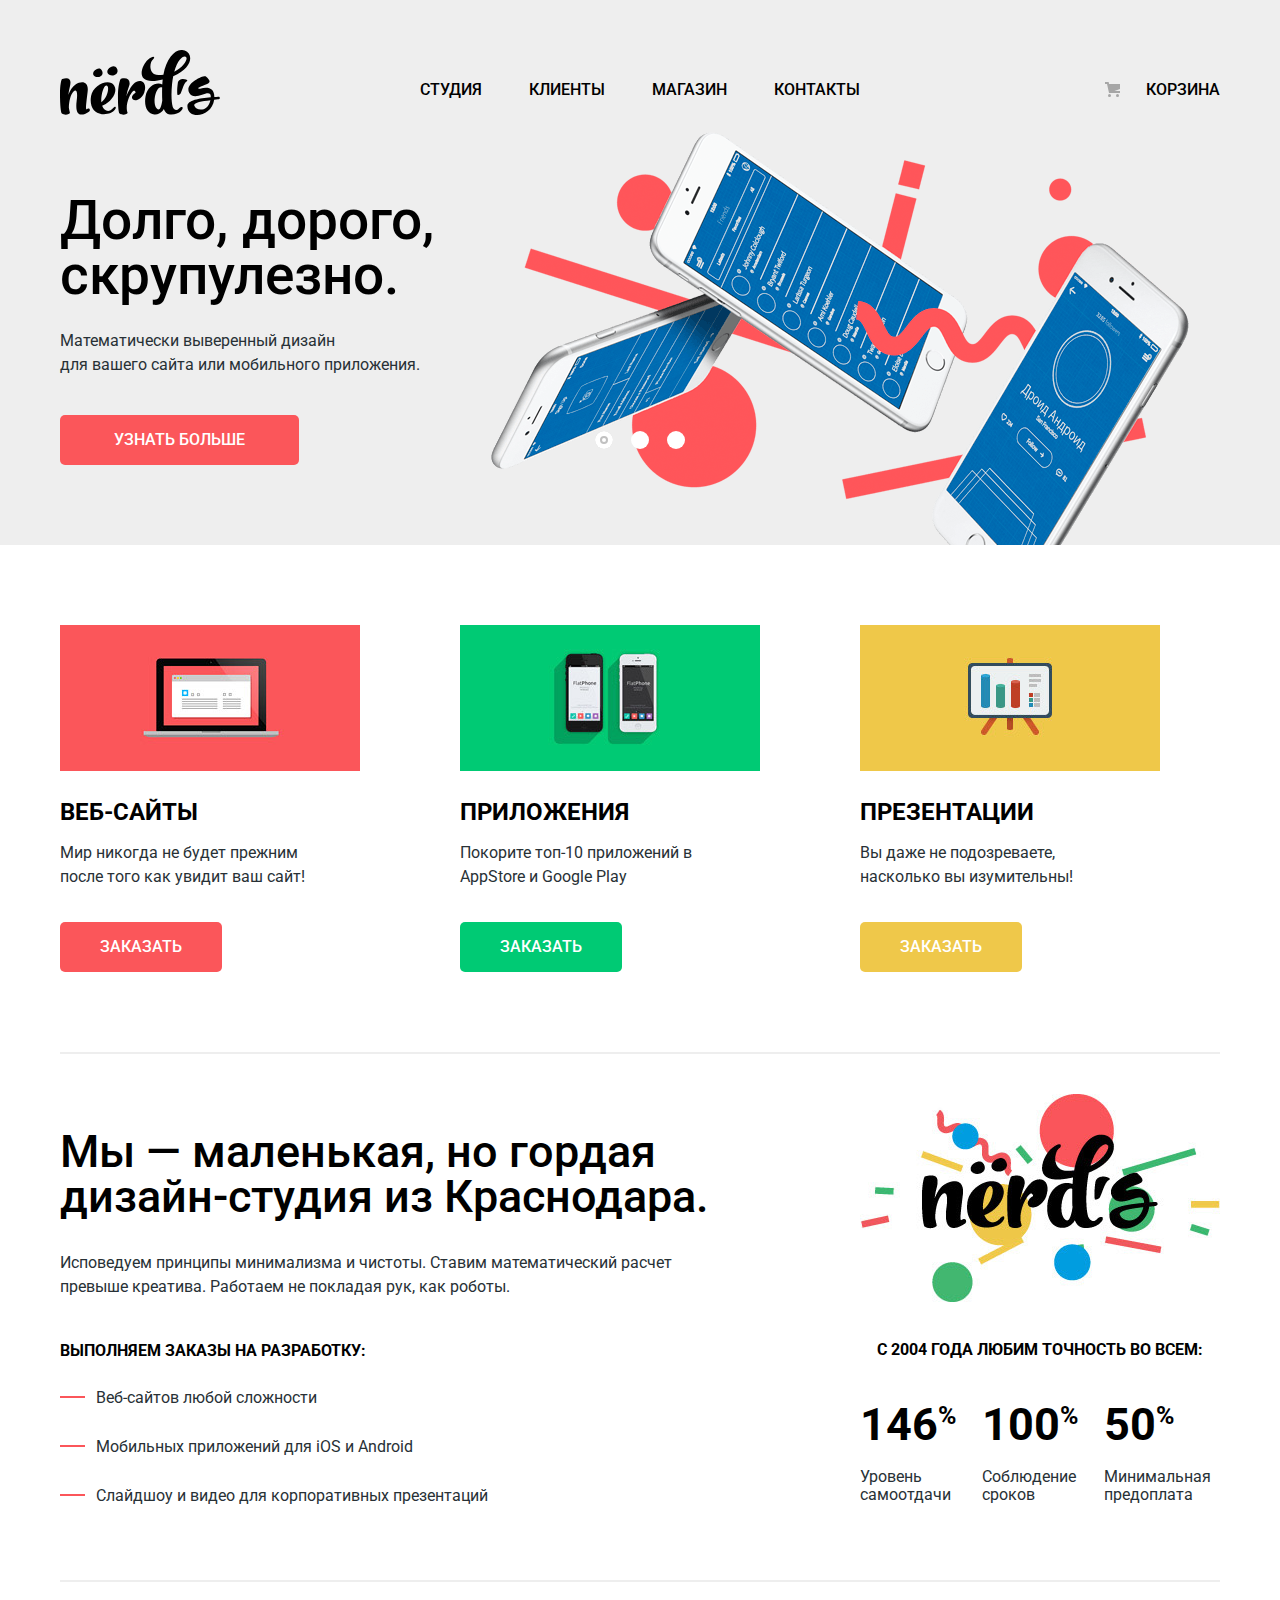
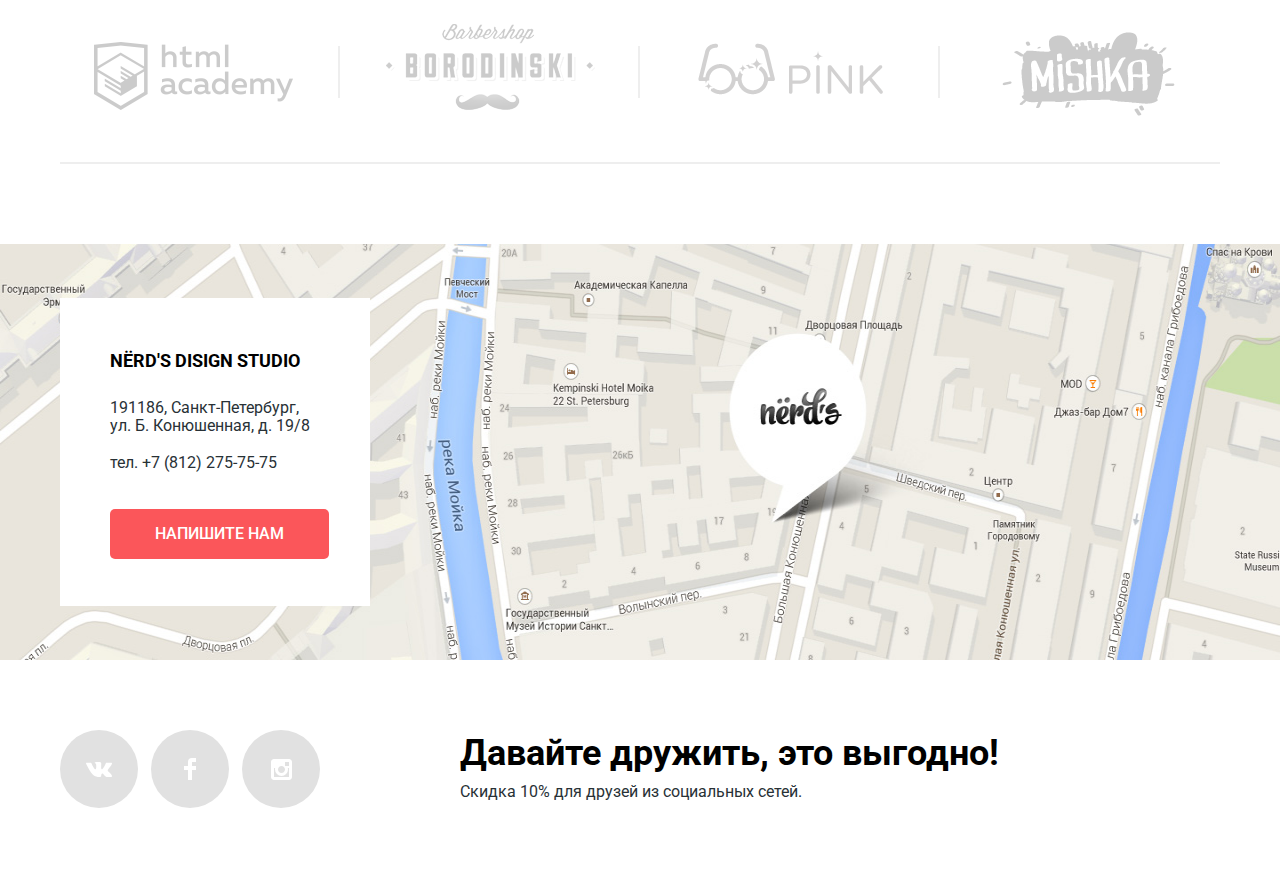
==== commit 502d166a: "Правки" ====
--- a/index.html
+++ b/index.html
@@ -35,18 +35,24 @@
             </nav>
             <h1 class="visually-hidden">Веб-студия «Нёрдс»</h1>
             <section class="promo">
-                <input  class="visually-hidden" type="radio" name="slider" id="bul-1" checked>
-                <input class="visually-hidden" type="radio" name="slider" id="bul-2">
-                <input class="visually-hidden" type="radio" name="slider" id="bul-3">
+                <input  class="visually-hidden slide-input-1" type="radio" name="slider" id="bul-1" checked>
+                <input class="visually-hidden slide-input-2" type="radio" name="slider" id="bul-2">
+                <input class="visually-hidden slide-input-3" type="radio" name="slider" id="bul-3">
                 <div class="slider-bulets">
-                    <label class="bulet" for="bul-1"></label>
-                    <label class="bulet" for="bul-2"></label>
-                    <label class="bulet" for="bul-3"></label>
+                    <label class="bulet" for="bul-1">
+                        <span class="visually-hidden">Первый слайд</span>
+                    </label>
+                    <label class="bulet" for="bul-2">
+                        <span class="visually-hidden">Второй слайд</span>
+                    </label>
+                    <label class="bulet" for="bul-3">
+                        <span class="visually-hidden">Третий слайд</span>
+                    </label>
                 </div>  
                 <ul class="slider">
                     <li class="slide">
                         <div class="slider-text">
-                            <span class="slider-caption">Долго, дорого, скрупулезно</span>
+                            <span class="slider-caption">Долго, дорого, скрупулезно.</span>
                             <p>Математически выверенный дизайн<br> для вашего сайта или мобильного приложения.</p>
                             <a class="button slider-button" href="#">Узнать больше</a>
                         </div>
@@ -75,19 +81,19 @@
                     <li class="services-item">
                         <h3 class="services-title">Веб-сайты</h3>
                         <p>Мир никогда не будет прежним после того как увидит ваш сайт!</p>
-                        <img src="img/index-illustration-1.png" width="300" height="146" alt="Создание веб-сайтов">
+                        <img src="img/illustration-1.jpg" width="300" height="146" alt="Создание веб-сайтов">
                         <a href="#" class="button services-button services-button-red">Заказать</a>
                     </li>
                     <li class="services-item">
                         <h3 class="services-title">Приложения</h3>
                         <p>Покорите топ-10 приложений в AppStore и Google Play</p>
-                        <img src="img/index-illustration-2.png" width="300" height="146" alt="Создание приложений">
+                        <img src="img/illustration-2.jpg" width="300" height="146" alt="Создание приложений">
                         <a href="#" class="button services-button services-button-green">Заказать</a>
                     </li>
                     <li class="services-item">
                         <h3 class="services-title">Презентации</h3>
                         <p>Вы даже не подозреваете, насколько вы изумительны!</p>
-                        <img src="img/index-illustration-3.png" width="300" height="146" alt="Создание презентаций">
+                        <img src="img/illustration-3.jpg" width="300" height="146" alt="Создание презентаций">
                         <a href="#" class="button services-button services-button-yellow">Заказать</a>
                     </li>
                 </ul>
@@ -106,7 +112,7 @@
                 </section>
                 <section class="advantages">
                     <h2 class="visually-hidden">Преимущества</h2>
-                    <img src="img/nerds-illustration.png" width="360" height="208" alt="Логотип веб-студии «Нёрдс»">
+                    <img src="img/nerds-illustration.jpg" width="360" height="208" alt="Логотип веб-студии «Нёрдс»">
                     <b class="advantages-legend">C 2004 года любим   точность во всем:</b>
                     <table class="advantages-list">
                         <tr class="advantages-value">
@@ -153,11 +159,11 @@
                 <h2 class="visually-hidden">Контактная информация</h2>
                 <div class="contacts-container">
                     <b class="contacts-title">Nёrd's disign studio</b>
-                    <p>191186, Санкт-Петербург,<br> ул. Б. Конюшенная, д. 19/8</p>
+                    <p>191186, Санкт-Петербург, ул. Б. Конюшенная, д. 19/8</p>
                     <p><a class="no-style">тел. +7 (812) 275-75-75</a></p>
                     <a href="writeus.html" class="button contacts-button">Напишите нам</a>
                 </div>
-                <iframe src="https://yandex.ru/map-widget/v1/-/C6XCmWzg" width="100%" height="416" frameborder="0"></iframe>
+                <iframe src="https://yandex.ru/map-widget/v1/-/C6XCmWzg" width="1440" height="416"></iframe>
                 <img src="img/map.jpg" width="1440" height="416" alt="Адрес: Санкт-Петербург, ул. Б. Конюшенная, д. 19/8" class="map">
             </section>
             <section class="social">
--- a/css/style.min.css
+++ b/css/style.min.css
@@ -1 +1 @@
-.button,body{font-size:16px}body{min-width:1200px;margin:0;font-family:"Roboto","Arial",sans-serif;padding:0;color:#283136;font-weight:400;line-height:24px;background-color:#fff}a{text-decoration:none}img{max-width:100%;height:auto}.button{display:inline-block;padding:16px 40px;font:inherit;color:#fff;font-weight:500;line-height:18px;text-transform:uppercase;text-align:center;vertical-align:middle;background-color:#fb565a;border:0;border-radius:5px;cursor:pointer}.button:focus,.button:hover{background-color:#e74246}.button:active{color:rgba(255,255,255,.3);background-color:#d7373b;-webkit-box-shadow:inset 0 3px 0 0 rgba(0,1,1,.1);box-shadow:inset 0 3px 0 0 rgba(0,1,1,.1)}.visually-hidden:not(:focus):not(:active),input[type=checkbox].visually-hidden,input[type=radio].visually-hidden{position:absolute;width:1px;height:1px;margin:-1px;border:0;padding:0;white-space:nowrap;-webkit-clip-path:inset(100%);clip-path:inset(100%);clip:rect(0 0 0 0);overflow:hidden}.main-header,.main-nav{width:100%;background-color:#eee}.main-nav{display:-webkit-box;display:-ms-flexbox;display:flex;width:1160px;margin:0 auto;padding:50px 20px 0;color:#000;font-weight:500;line-height:30px;text-transform:uppercase}.logo-img{width:160px;height:65px;margin-right:140px}.logo-img:focus,.logo-img:hover{opacity:.8}.logo-img:active,.social-button:active img{opacity:.3}.site-nav,.user-nav{list-style:none;display:-webkit-box;display:-ms-flexbox;display:flex;-ms-flex-wrap:wrap;flex-wrap:wrap}.site-nav{-webkit-box-pack:justify;-ms-flex-pack:justify;justify-content:space-between;width:440px;margin:0;padding:0 60px}.user-nav{max-width:160px;margin:0 0 0 auto;padding:0}.site-nav a,.user-nav a{display:block;padding-top:25px;padding-bottom:5px;color:#000}.site-nav a:focus,.site-nav a:hover,.user-nav a:focus,.user-nav a:hover{color:#fb565a}.site-nav a:active,.user-nav a:active{color:rgba(0,0,0,.3)}.user-nav a{padding-left:41px}.user-nav a::before{content:"";position:absolute;left:0;bottom:13px;width:15px;height:15px;background-image:url(../img/cart-icon.svg);background-repeat:no-repeat;background-position:0 0}.promo,.site-nav-current,.user-nav a{position:relative}.site-nav-current::after{content:"";position:absolute;bottom:5px;width:100%;height:2px;background-color:#fb565a}.promo{width:1160px;height:430px;margin:0 auto 80px;padding:0 20px;list-style:none}.slider-bulets{position:absolute;bottom:100px;left:50%;z-index:10;width:240px;height:18px;margin-left:-120px;text-align:center}.slider-bulets label{display:inline-block;margin:0 7px;width:18px;height:18px;vertical-align:middle;background:#fff;border-radius:50%;cursor:pointer}#bul-1:checked~.slider-bulets label[for=bul-1],#bul-2:checked~.slider-bulets label[for=bul-2],#bul-3:checked~.slider-bulets label[for=bul-3]{-webkit-box-shadow:inset 0 0 0 5px #fff,inset 0 0 0 7px #c1c1c1;box-shadow:inset 0 0 0 5px #fff,inset 0 0 0 7px #c1c1c1}#bul-1:focus~.slider-bulets label[for=bul-1],#bul-2:focus~.slider-bulets label[for=bul-2],#bul-3:focus~.slider-bulets label[for=bul-3]{outline:thin dotted;outline:5px auto -webkit-focus-ring-color}.slider{width:1160px;height:430px;margin:0;padding:0;list-style:none}.slide{width:100%;height:100%;overflow:hidden}.slider-text{width:520px;padding:78px 0 80px}.slider-caption{display:block;width:520px;padding:0;margin:0 0 26px;color:#000;font-weight:500;font-size:55px;line-height:55px}.slider-text p{width:370px;padding:0;margin:0 0 38px}.slider-button{padding:16px 54px}.slide:nth-child(1){background-image:url(../img/slide-1.png);background-repeat:no-repeat;background-position:431px 100%}.slide:nth-child(2),.slide:nth-child(3){background-image:url(../img/slide-2.png);background-repeat:no-repeat;background-position:100% 100%}.slide:nth-child(3){background-image:url(../img/slide-3.png)}.slide{display:none}#bul-1:checked~.slider .slide:nth-child(1),#bul-2:checked~.slider .slide:nth-child(2),#bul-3:checked~.slider .slide:nth-child(3){display:block}.container{width:1160px;margin:0 auto;padding:0 20px}.services{border-bottom:2px solid #eee}.services-item,.services-list{display:-webkit-box;display:-ms-flexbox;display:flex}.services-list{list-style:none;-ms-flex-wrap:wrap;flex-wrap:wrap;margin:0;padding:0}.services-item{-webkit-box-orient:vertical;-webkit-box-direction:normal;-ms-flex-direction:column;flex-direction:column;-webkit-box-align:start;-ms-flex-align:start;align-items:flex-start;width:300px;margin-bottom:80px;margin-right:100px;text-align:left}.services-item:nth-child(3n){margin-right:60px}.services-item img{-webkit-box-ordinal-group:0;-ms-flex-order:-1;order:-1;margin-bottom:26px}.services-item h3{margin:0 0 14px;padding:0;color:#000;font-weight:700;font-size:24px;line-height:30px;text-transform:uppercase}.services-item p{margin:0 0 33px;padding:0;width:260px}.services-item a{color:#fff;font-weight:500;line-height:18px;text-transform:uppercase;text-align:center}.services-button-green{background-color:#00ca74}.services-button-green:focus,.services-button-green:hover{background-color:#00bc6c}.services-button-green:active{background-color:#00aa62}.services-button-yellow{background-color:#efc84a}.services-button-yellow:focus,.services-button-yellow:hover{background-color:#eab534}.services-button-yellow:active{background-color:#e5a722}.about-section{display:-webkit-box;display:-ms-flexbox;display:flex;-webkit-box-pack:justify;-ms-flex-pack:justify;justify-content:space-between;margin:0;padding:75px 0 72px;border-bottom:2px solid #eee}.about{width:670px}.about-lead{display:block;margin:0 0 32px;padding:0;color:#000;font-weight:500;font-size:45px;line-height:45px}.about p{margin:0 0 40px;padding:0}.about-list-legend,.advantages-legend{display:block;padding:0;color:#000;font-weight:700;text-transform:uppercase}.about-list{list-style:none;margin:0;padding:0}.about-list-legend{margin:0 0 23px}.about-list-item{position:relative;margin:0;padding:0 0 0 36px}.about-list-item::before{content:"";position:absolute;top:50%;left:0;margin-top:-2px;width:25px;height:2px;background-color:#fb565a}.about-list-item:not(:last-child){margin-bottom:25px}.advantages{display:-webkit-box;display:-ms-flexbox;display:flex;-webkit-box-orient:vertical;-webkit-box-direction:normal;-ms-flex-direction:column;flex-direction:column;-ms-flex-wrap:wrap;flex-wrap:wrap;width:360px;margin-top:-35px}.advantages img{margin-bottom:36px}.advantages-list{width:360px;border-collapse:collapse}.advantages-legend{margin:0 0 25px;-ms-flex-item-align:center;align-self:center}.advantages-value{color:#000;font-weight:700;font-size:45px;line-height:45px}.advantages-value span{vertical-align:super;font-size:25px;line-height:25px}.advantages-list td{margin:0;padding:15px 23px 15px 0}.advantages-name td{padding:6px 0 0;font:inherit;font-size:16px;line-height:18px}.partners{margin-bottom:80px;border-bottom:2px solid #eee}.partners-list,.partners-list li{display:-webkit-box;display:-ms-flexbox;display:flex}.partners-list{list-style:none;-ms-flex-wrap:wrap;flex-wrap:wrap;margin:0;padding:0;-webkit-box-pack:justify;-ms-flex-pack:justify;justify-content:space-between}.partners-list li{position:relative;-webkit-box-pack:center;-ms-flex-pack:center;justify-content:center;-webkit-box-align:center;-ms-flex-align:center;align-items:center;width:300px;min-height:180px}.partners-list li:first-child,.partners-list li:nth-child(4n),.partners-list li:nth-child(4n+1){width:280px}.partners-list li:not(:nth-child(4n))::after{content:"";position:absolute;top:50%;right:0;margin-top:-26px;width:2px;height:52px;background-color:#eee}.partners-logo{opacity:.2}.partners-logo:focus,.partners-logo:hover{opacity:1}.partners-logo:active{opacity:.1}.contacts{position:relative;min-width:1160px}.contacts iframe{position:absolute}.contacts-container{position:absolute;top:50%;left:50%;-webkit-box-sizing:border-box;box-sizing:border-box;margin-left:-580px;margin-top:-154px;padding:48px 50px 47px;width:319px;min-height:308px;background-color:#fff;z-index:10}.map{display:block;margin:auto;height:416px}.contacts-title{display:block;margin:0 0 23px;padding:0;color:#000;font-weight:700;font-size:18px;line-height:30px;text-transform:uppercase}.contacts-container p{padding:0;margin:0 0 16px;font-size:16px;line-height:18px}.contacts-button{-webkit-box-sizing:border-box;box-sizing:border-box;width:219px;margin-top:18px;padding:16px auto}.social{-webkit-box-align:center;-ms-flex-align:center;align-items:center;-ms-flex-wrap:wrap;flex-wrap:wrap;width:1160px;margin:0 auto;padding:70px 20px}.social,.social-buttons,.social-buttons-item a{display:-webkit-box;display:-ms-flexbox;display:flex}.social-buttons{list-style:none;-ms-flex-wrap:wrap;flex-wrap:wrap;padding:0;margin:0 140px 0 0;-webkit-box-pack:justify;-ms-flex-pack:justify;justify-content:space-between;width:260px}.social-buttons-item a{-webkit-box-pack:center;-ms-flex-pack:center;justify-content:center;-webkit-box-align:center;-ms-flex-align:center;align-items:center;width:78px;height:78px;border-radius:50%;background-color:#e1e1e1}.social-button:active,.social-button:focus,.social-button:hover{background-color:#e74246}.social-lead{display:block;margin:0;padding:0 0 10px;color:#000;font-weight:700;font-size:36px;line-height:36px}.social-offer{margin:0;padding:0;font-size:16px;line-height:22px}@keyframes bounce{0%{transform:translateY(-2000px)}70%{transform:translateY(30px)}90%{transform:translateY(-10px)}to{transform:translateY(0)}}@keyframes shake{0%,to{transform:translateX(0)}10%,30%,50%,70%,90%{transform:translateX(-10px)}20%,40%,60%,80%{transform:translateX(10px)}}.modal{display:none;position:fixed;z-index:100;color:#000;background-color:#fff;-webkit-box-shadow:0 20px 40px rgba(0,0,0,.75);box-shadow:0 20px 40px rgba(0,0,0,.75)}.modal-contact-form,.no-modal{width:760px;padding:67px 100px 84px}.modal-contact-form{top:20px;left:50%;margin-left:-480px}.no-modal{margin:auto}.modal-show{display:block;animation:bounce .6s}.modal-error{animation:shake .4s}.modal-close{position:absolute;top:78px;right:90px;width:21px;height:21px;font-size:0;background-color:transparent;background-image:url(../img/close-cross.svg);background-repeat:no-repeat;background-position:0 0;opacity:.3;border:0;cursor:pointer}.modal-close:focus,.modal-close:hover{opacity:1}.modal-close:active{opacity:.1}.modal-contact-form h2{margin:0 0 40px;padding:0;font-weight:500;font-size:45px;line-height:45px}.contact-form{display:-webkit-box;display:-ms-flexbox;display:flex;-ms-flex-wrap:wrap;flex-wrap:wrap;-webkit-box-pack:justify;-ms-flex-pack:justify;justify-content:space-between}.form-text-item{width:360px;padding:0;margin:0 0 30px}.form-text-item-textarea{width:760px;margin-bottom:40px}.form-text-text{display:block;margin:0 0 6px;padding:0}.form-text-input,.form-text-textarea{-webkit-box-sizing:border-box;box-sizing:border-box;width:360px;margin:0;padding:13px 14px 15px;font:inherit;font-size:16px;line-height:18px;border-radius:5px}.form-text-textarea{width:760px;padding:12px 14px}.form-text-input[placeholder],.form-text-textarea[placeholder]{font:inherit;color:rgba(68,68,68,.5);font-size:16px;line-height:18px;border:2px solid #d7dcde}.form-text-input:hover,.form-text-textarea:hover{border:2px solid #b4b9bb}.form-text-input[placeholder]:focus,.form-text-textarea[placeholder]:focus{color:#444;border:2px solid #000;outline:0}.form-text-input[placeholder]:invalid{color:#e74246;border:2px solid #e74246;-webkit-box-shadow:none;box-shadow:none}.contact-form-button{display:inline-block;-webkit-box-sizing:border-box;box-sizing:border-box;width:260px;padding:16px auto}.title-wrapper{display:-webkit-box;display:-ms-flexbox;display:flex;-webkit-box-pack:center;-ms-flex-pack:center;justify-content:center;-ms-flex-wrap:wrap;flex-wrap:wrap;width:1160px;margin:0 auto 55px;padding:77px 20px 108px}.page-title{margin:0;padding:0;color:#000;font-weight:500;font-size:55px;line-height:55px;text-align:center;background-color:#eee}.catalog-container{display:-webkit-box;display:-ms-flexbox;display:flex;-webkit-box-pack:justify;-ms-flex-pack:justify;justify-content:space-between}.filters{width:260px}.filter,.filter fieldset{display:-webkit-box;display:-ms-flexbox;display:flex;-webkit-box-orient:vertical;-webkit-box-direction:normal;-ms-flex-direction:column;flex-direction:column;-ms-flex-wrap:wrap;flex-wrap:wrap}.filter fieldset{margin:0 0 27px;padding:0;border:0}.filter fieldset:first-of-type{margin-bottom:54px}.form-group legend{margin:0 0 13px;padding:0;color:#000;font-weight:700;font-size:18px;line-height:30px;text-transform:uppercase}.form-group:first-child legend{margin:0 0 48px;padding:0}.range-scale{position:relative;-webkit-box-sizing:border-box;box-sizing:border-box;margin-bottom:15px;padding:39px 20px;width:260px;height:80px;background-color:#eee;border-radius:5px}.range-scale .scale{height:2px;background-color:#d7dcde}.scale .bar{width:70%;height:100%;background-color:#00ca74}.toggle{position:absolute;top:50%;margin-top:-10px;width:20px;height:23px;background-image:url(../img/filter-button.svg);cursor:pointer}.toggle-min{left:18px}.toggle-max{left:160px}.price-scale{display:-webkit-box;display:-ms-flexbox;display:flex;-ms-flex-wrap:wrap;flex-wrap:wrap;-webkit-box-pack:justify;-ms-flex-pack:justify;justify-content:space-between;-webkit-box-align:baseline;-ms-flex-align:baseline;align-items:baseline}.price-input{margin:0;padding:0;font-size:16px;line-height:22px;text-transform:uppercase}.price-input input{margin:0 0 0 9px;padding:0 5px;-webkit-box-sizing:border-box;box-sizing:border-box;width:80px;height:38px;text-align:center;vertical-align:middle;background-color:#eee;border:0;border-radius:5px}.form-text{margin:0;padding:0;line-height:20px}.form-checkbox-item,.form-radio-item{position:relative;padding-left:36px;cursor:pointer}.form-radio-item{margin-bottom:16px}.form-checkbox-item{margin-bottom:17px}.form-checkbox-item:focus .form-text,.form-checkbox-item:hover .form-text,.form-radio-item:focus .form-text,.form-radio-item:hover .form-text{color:#000}.form-group input:disabled~.form-text{opacity:.3}.radio-indicator{position:absolute;top:0;left:0;width:25px;height:25px;background-image:url(../img/radio-off.svg);opacity:.4}.form-radio-item input[type=radio]:checked+.radio-indicator{background-image:url(../img/radio-on.svg)}.checkbox-indicator{position:absolute;top:0;left:0;width:23px;height:23px;background-image:url(../img/checkbox-off.svg);opacity:.4}.form-checkbox-item input[type=checkbox]:checked+.checkbox-indicator{width:27px;background-image:url(../img/checkbox-on.svg)}.form-group input:focus~.form-indicator,.form-group input:hover~.form-indicator{opacity:1}.form-group input:disabled~.form-indicator{opacity:.1}.form-group input:focus~.form-indicator{outline:thin dotted;outline:5px auto -webkit-focus-ring-color}.filter-button{color:#000;background-color:#eee}.filter-button:focus,.filter-button:hover,.pagination-item a:focus,.pagination-item a:hover{background-color:#dfdfdf}.filter-button:active,.pagination-item a:active{color:rgba(0,0,0,.3);background-color:#d5d5d5}.catalog{width:760px}.assortment,.assortment-words{display:-webkit-box;display:-ms-flexbox;display:flex;-ms-flex-wrap:wrap;flex-wrap:wrap}.assortment{position:relative;margin-top:5px;margin-bottom:96px}.assortment a{cursor:pointer}.assortment-words{-webkit-box-pack:end;-ms-flex-pack:end;justify-content:flex-end;margin-left:auto;width:470px}.assortment-icons{width:90px}.assortment-legend,.assortment-type{color:#000;line-height:18px;text-transform:uppercase}.assortment-legend{margin:0;padding:0;font-weight:700;font-size:18px}.assortment-type{margin-left:25px;font-size:14px;opacity:.3}.assortment-course{opacity:.2}.assortment-course-down::before,.assortment-course-up::before{content:"";position:absolute;top:50%;right:29px;margin-top:-5px;width:11px;height:10px;background-image:url(../img/icon-down-dir.svg)}.assortment-course-up::before{right:0;background-image:url(../img/icon-up-dir.svg)}.assortment-course:focus,.assortment-course:hover,.assortment-type:focus,.assortment-type:hover{opacity:.6}.assortment-course-current,.assortment-course:active,.assortment-type-current,.assortment-type:active,.catalog-item:hover .catalog-image::before,.catalog-item:hover .catalog-item-description{opacity:1}.catalog-items{display:-webkit-box;display:-ms-flexbox;display:flex;-ms-flex-wrap:wrap;flex-wrap:wrap;-webkit-box-pack:justify;-ms-flex-pack:justify;justify-content:space-between;margin:0;padding:0}.catalog-item{position:relative;margin:0 0 73px;padding:0}.catalog-image img{display:block}.catalog-image::before{content:"";position:absolute;top:-40px;left:0;width:360px;height:40px;background-image:url(../img/browser.svg);opacity:.12}.catalog-item-description{position:absolute;bottom:0;right:0;width:240px;margin:0;padding:26px 60px 43px;text-align:center;background-color:#eee;opacity:0;z-index:10}.catalog-item-title{margin:0 0 15px;padding:0}.catalog-item-title a{display:block;margin:0;padding:0;color:#000;font-weight:700;font-size:18px;line-height:30px;text-transform:uppercase}.catalog-item-description p{margin:0 0 30px;padding:0;color:#666;font-size:16px;line-height:18px}.catalog-button{-webkit-box-sizing:border-box;box-sizing:border-box;width:200px}.pagination-list{list-style:none;display:-webkit-box;display:-ms-flexbox;display:flex;-ms-flex-wrap:wrap;flex-wrap:wrap;margin:-13px 0 60px;padding:0}.pagination-item a{display:inline-block;-webkit-box-sizing:border-box;box-sizing:border-box;margin:0 11px 0 0;color:#000;background-color:#eee}.pagination-button{width:260px}.pagination-button-number{padding:16px 10px;width:50px}.pagination-item-current a,.pagination-item-current a:hover{padding:13px 7px;color:#000;background-color:#fff;border:3px solid #dbdbdb;cursor:auto}.no-style{color:#283136;font-weight:400;font-size:16px;line-height:24px;text-decoration:none}+.button,body{font-size:16px}body{min-width:1200px;margin:0;font-family:"Roboto","Arial",sans-serif;padding:0;color:#283136;font-weight:400;line-height:24px;background-color:#fff}a{text-decoration:none}img{max-width:100%;height:auto}.button{display:inline-block;padding:16px 40px;font:inherit;color:#fff;font-weight:500;line-height:18px;text-transform:uppercase;text-align:center;vertical-align:middle;background-color:#fb565a;border:0;border-radius:5px;cursor:pointer}.button:focus,.button:hover{background-color:#e74246}.button:active{color:rgba(255,255,255,.3);background-color:#d7373b;-webkit-box-shadow:inset 0 3px 0 0 rgba(0,1,1,.1);box-shadow:inset 0 3px 0 0 rgba(0,1,1,.1)}.visually-hidden:not(:focus):not(:active),input[type=checkbox].visually-hidden,input[type=radio].visually-hidden{position:absolute;width:1px;height:1px;margin:-1px;border:0;padding:0;white-space:nowrap;-webkit-clip-path:inset(100%);clip-path:inset(100%);clip:rect(0 0 0 0);overflow:hidden}.main-header,.main-nav{width:100%;background-color:#eee}.main-nav{display:-webkit-box;display:-ms-flexbox;display:flex;width:1160px;margin:0 auto;padding:50px 20px 0;color:#000;font-weight:500;line-height:30px;text-transform:uppercase}.logo-img{width:160px;height:65px;margin-right:140px}.logo-img:focus,.logo-img:hover{opacity:.8}.logo-img:active,.social-button:active img{opacity:.3}.site-nav,.user-nav{list-style:none;display:-webkit-box;display:-ms-flexbox;display:flex;-ms-flex-wrap:wrap;flex-wrap:wrap}.site-nav{-webkit-box-pack:justify;-ms-flex-pack:justify;justify-content:space-between;width:440px;margin:0;padding:0 60px}.user-nav{max-width:160px;margin:0 0 0 auto;padding:0}.site-nav a,.user-nav a{display:block;padding-top:25px;padding-bottom:5px;color:#000}.site-nav a:focus,.site-nav a:hover,.user-nav a:focus,.user-nav a:hover{color:#fb565a}.site-nav a:active,.user-nav a:active{color:rgba(0,0,0,.3)}.user-nav a{padding-left:41px}.user-nav a::before{content:"";position:absolute;left:0;bottom:13px;width:15px;height:15px;background-image:url(../img/cart-icon.svg);background-repeat:no-repeat;background-position:0 0}.promo,.site-nav-current,.user-nav a{position:relative}.site-nav-current::after{content:"";position:absolute;bottom:5px;width:100%;height:2px;background-color:#fb565a}.promo{width:1160px;min-height:430px;margin:0 auto 80px;padding:0 20px;list-style:none}.slider-bulets{position:absolute;bottom:100px;left:50%;z-index:10;width:240px;height:18px;margin-left:-120px;text-align:center}.slider-bulets label{display:inline-block;margin:0 7px;width:18px;height:18px;vertical-align:middle;background:#fff;border-radius:50%;cursor:pointer}.slide-input-1:checked~.slider-bulets label[for=bul-1],.slide-input-2:checked~.slider-bulets label[for=bul-2],.slide-input-3:checked~.slider-bulets label[for=bul-3]{-webkit-box-shadow:inset 0 0 0 5px #fff,inset 0 0 0 7px #c1c1c1;box-shadow:inset 0 0 0 5px #fff,inset 0 0 0 7px #c1c1c1}.slide-input-1:focus~.slider-bulets label[for=bul-1],.slide-input-2:focus~.slider-bulets label[for=bul-2],.slide-input-3:focus~.slider-bulets label[for=bul-3]{outline:5px auto -webkit-focus-ring-color;outline:thin dotted}.slider{width:1160px;min-height:430px;margin:0;padding:0;list-style:none}.slide{width:100%;height:100%}.slider-text{width:520px;padding:78px 0 80px}.slider-caption{display:block;width:520px;padding:0;margin:0 0 26px;color:#000;font-weight:500;font-size:55px;line-height:55px}.slider-text p{width:370px;padding:0;margin:0 0 38px}.slider-button{padding:16px 54px}.slide:nth-child(1){background-image:url(../img/slide-1.png);background-repeat:no-repeat;background-position:431px 100%}.slide:nth-child(2),.slide:nth-child(3){background-image:url(../img/slide-2.png);background-repeat:no-repeat;background-position:100% 100%}.slide:nth-child(3){background-image:url(../img/slide-3.png)}.slide{display:none}.slide-input-1:checked~.slider .slide:nth-child(1),.slide-input-2:checked~.slider .slide:nth-child(2),.slide-input-3:checked~.slider .slide:nth-child(3){display:block}.container{width:1160px;margin:0 auto;padding:0 20px}.services{border-bottom:2px solid #eee}.services-item,.services-list{display:-webkit-box;display:-ms-flexbox;display:flex}.services-list{list-style:none;-ms-flex-wrap:wrap;flex-wrap:wrap;margin:0;padding:0}.services-item{-webkit-box-orient:vertical;-webkit-box-direction:normal;-ms-flex-direction:column;flex-direction:column;-webkit-box-align:start;-ms-flex-align:start;align-items:flex-start;width:300px;margin-bottom:80px;margin-right:100px;text-align:left}.services-item:nth-child(3n){margin-right:60px}.services-item img{-webkit-box-ordinal-group:0;-ms-flex-order:-1;order:-1;margin-bottom:26px}.services-item h3{margin:0 0 14px;padding:0;color:#000;font-weight:700;font-size:24px;line-height:30px;text-transform:uppercase}.services-item p{margin:0 0 33px;padding:0;width:260px}.services-item a{color:#fff;font-weight:500;line-height:18px;text-transform:uppercase;text-align:center}.services-button-green{background-color:#00ca74}.services-button-green:focus,.services-button-green:hover{background-color:#00bc6c}.services-button-green:active{background-color:#00aa62}.services-button-yellow{background-color:#efc84a}.services-button-yellow:focus,.services-button-yellow:hover{background-color:#eab534}.services-button-yellow:active{background-color:#e5a722}.about-section{display:-webkit-box;display:-ms-flexbox;display:flex;-webkit-box-pack:justify;-ms-flex-pack:justify;justify-content:space-between;margin:0;padding:75px 0 72px;border-bottom:2px solid #eee}.about{width:670px}.about-lead{display:block;margin:0 0 32px;padding:0;color:#000;font-weight:500;font-size:45px;line-height:45px}.about p{margin:0 0 40px;padding:0}.about-list-legend,.advantages-legend{display:block;padding:0;color:#000;font-weight:700;text-transform:uppercase}.about-list{list-style:none;margin:0;padding:0}.about-list-legend{margin:0 0 23px}.about-list-item{position:relative;margin:0;padding:0 0 0 36px}.about-list-item::before{content:"";position:absolute;top:50%;left:0;margin-top:-2px;width:25px;height:2px;background-color:#fb565a}.about-list-item:not(:last-child){margin-bottom:25px}.advantages{display:-webkit-box;display:-ms-flexbox;display:flex;-webkit-box-orient:vertical;-webkit-box-direction:normal;-ms-flex-direction:column;flex-direction:column;-ms-flex-wrap:wrap;flex-wrap:wrap;width:360px;margin-top:-35px}.advantages img{margin-bottom:36px}.advantages-list{width:360px;border-collapse:collapse}.advantages-legend{margin:0 0 25px;-ms-flex-item-align:center;align-self:center}.advantages-value{color:#000;font-weight:700;font-size:45px;line-height:45px}.advantages-value span{vertical-align:super;font-size:25px;line-height:25px}.advantages-list td{margin:0;padding:15px 23px 15px 0}.advantages-name td{padding:6px 0 0;font:inherit;font-size:16px;line-height:18px}.partners{margin-bottom:80px;border-bottom:2px solid #eee}.partners-list,.partners-list li{display:-webkit-box;display:-ms-flexbox;display:flex}.partners-list{list-style:none;-ms-flex-wrap:wrap;flex-wrap:wrap;margin:0;padding:0;-webkit-box-pack:justify;-ms-flex-pack:justify;justify-content:space-between}.partners-list li{position:relative;-webkit-box-pack:center;-ms-flex-pack:center;justify-content:center;-webkit-box-align:center;-ms-flex-align:center;align-items:center;width:300px;min-height:180px}.partners-list li:first-child,.partners-list li:nth-child(4n),.partners-list li:nth-child(4n+1){width:280px}.partners-item:first-child a{display:block;margin-left:-14px;margin-bottom:-14px}.partners-item:nth-child(4) a{display:block;margin-right:-16px;margin-bottom:-10px}.partners-list li:not(:nth-child(4n))::after{content:"";position:absolute;top:50%;right:0;margin-top:-26px;width:2px;height:52px;background-color:#eee}.partners-logo{opacity:.2}.partners-logo:focus,.partners-logo:hover{opacity:1}.partners-logo:active{opacity:.1}.contacts{position:relative;min-width:1160px}.contacts iframe{position:absolute;width:100%;border:0}.contacts-container{position:absolute;top:50%;left:50%;-webkit-box-sizing:border-box;box-sizing:border-box;margin-left:-580px;margin-top:-154px;padding:48px 50px 47px;width:310px;min-height:308px;background-color:#fff;z-index:10}.map{display:block;margin:auto;height:416px}.contacts-title{display:block;margin:0 0 23px;padding:0;color:#000;font-weight:700;font-size:18px;line-height:30px;text-transform:uppercase}.contacts-container p{padding:0;margin:0 0 16px;font-size:16px;line-height:18px}.contacts-button{-webkit-box-sizing:border-box;box-sizing:border-box;width:219px;margin-top:18px;padding:16px auto}.social{-webkit-box-align:center;-ms-flex-align:center;align-items:center;-ms-flex-wrap:wrap;flex-wrap:wrap;width:1160px;margin:0 auto;padding:70px 20px}.social,.social-buttons,.social-buttons-item a{display:-webkit-box;display:-ms-flexbox;display:flex}.social-buttons{list-style:none;-ms-flex-wrap:wrap;flex-wrap:wrap;padding:0;margin:0 140px 0 0;-webkit-box-pack:justify;-ms-flex-pack:justify;justify-content:space-between;width:260px}.social-buttons-item a{-webkit-box-pack:center;-ms-flex-pack:center;justify-content:center;-webkit-box-align:center;-ms-flex-align:center;align-items:center;width:78px;height:78px;border-radius:50%;background-color:#e1e1e1}.social-button:active,.social-button:focus,.social-button:hover{background-color:#e74246}.social-lead{display:block;margin:0;padding:0 0 10px;color:#000;font-weight:700;font-size:36px;line-height:36px}.social-offer{margin:0;padding:0;font-size:16px;line-height:22px}@keyframes bounce{0%{transform:translateY(-2000px)}70%{transform:translateY(30px)}90%{transform:translateY(-10px)}to{transform:translateY(0)}}@keyframes shake{0%,to{transform:translateX(0)}10%,30%,50%,70%,90%{transform:translateX(-10px)}20%,40%,60%,80%{transform:translateX(10px)}}.modal{display:none;position:fixed;z-index:100;color:#000;background-color:#fff;-webkit-box-shadow:0 20px 40px rgba(0,0,0,.75);box-shadow:0 20px 40px rgba(0,0,0,.75)}.modal-contact-form,.no-modal{width:760px;padding:67px 100px 84px}.modal-contact-form{top:20px;left:50%;margin-left:-480px}.no-modal{margin:auto}.modal-show{display:block;animation:bounce .6s}.modal-error{animation:shake .4s}.modal-close{position:absolute;top:78px;right:90px;width:21px;height:21px;font-size:0;background-color:transparent;background-image:url(../img/close-cross.svg);background-repeat:no-repeat;background-position:0 0;opacity:.3;border:0;cursor:pointer}.modal-close:focus,.modal-close:hover{opacity:1}.modal-close:active{opacity:.1}.modal-contact-form h2{margin:0 0 40px;padding:0;font-weight:500;font-size:45px;line-height:45px}.contact-form{display:-webkit-box;display:-ms-flexbox;display:flex;-ms-flex-wrap:wrap;flex-wrap:wrap;-webkit-box-pack:justify;-ms-flex-pack:justify;justify-content:space-between}.form-text-item{width:360px;padding:0;margin:0 0 30px}.form-text-item-textarea{width:760px;margin-bottom:40px}.form-text-text{display:block;margin:0 0 6px;padding:0}.form-text-input,.form-text-textarea{-webkit-box-sizing:border-box;box-sizing:border-box;width:360px;margin:0;padding:13px 14px 15px;font:inherit;font-size:16px;line-height:18px;border-radius:5px}.form-text-textarea{width:760px;padding:12px 14px}.form-text-input[placeholder],.form-text-textarea[placeholder]{font:inherit;color:rgba(68,68,68,.5);font-size:16px;line-height:18px;border:2px solid #d7dcde}.form-text-input:hover,.form-text-textarea:hover{border:2px solid #b4b9bb}.form-text-input[placeholder]:focus,.form-text-textarea[placeholder]:focus{color:#444;border:2px solid #000;outline:0}.form-text-input[placeholder]:invalid{color:#e74246;border:2px solid #e74246;-webkit-box-shadow:none;box-shadow:none}.contact-form-button{display:inline-block;-webkit-box-sizing:border-box;box-sizing:border-box;width:260px;padding:16px auto;vertical-align:middle}.title-wrapper{display:-webkit-box;display:-ms-flexbox;display:flex;-webkit-box-pack:center;-ms-flex-pack:center;justify-content:center;-ms-flex-wrap:wrap;flex-wrap:wrap;width:1160px;margin:0 auto 55px;padding:77px 20px 108px}.page-title{margin:0;padding:0;color:#000;font-weight:500;font-size:55px;line-height:55px;text-align:center;background-color:#eee}.catalog-container{display:-webkit-box;display:-ms-flexbox;display:flex;-webkit-box-pack:justify;-ms-flex-pack:justify;justify-content:space-between}.filters{width:260px}.filter,.filter fieldset{display:-webkit-box;display:-ms-flexbox;display:flex;-webkit-box-orient:vertical;-webkit-box-direction:normal;-ms-flex-direction:column;flex-direction:column;-ms-flex-wrap:wrap;flex-wrap:wrap}.filter fieldset{margin:0 0 27px;padding:0;border:0}.filter fieldset:first-of-type{margin-bottom:54px}.form-group legend{margin:0 0 13px;padding:0;color:#000;font-weight:700;font-size:18px;line-height:30px;text-transform:uppercase}.form-group:first-child legend{margin:0 0 48px;padding:0}.range-scale{position:relative;-webkit-box-sizing:border-box;box-sizing:border-box;margin-bottom:15px;padding:39px 20px;width:260px;height:80px;background-color:#eee;border-radius:5px}.range-scale .scale{height:2px;background-color:#d7dcde}.scale .bar{width:70%;height:100%;background-color:#00ca74}.toggle{position:absolute;top:50%;margin-top:-10px;width:20px;height:23px;background-image:url(../img/filter-button.svg);cursor:pointer}.toggle-min{left:18px}.toggle-max{left:160px}.price-scale{display:-webkit-box;display:-ms-flexbox;display:flex;-ms-flex-wrap:wrap;flex-wrap:wrap;-webkit-box-pack:justify;-ms-flex-pack:justify;justify-content:space-between;-webkit-box-align:baseline;-ms-flex-align:baseline;align-items:baseline}.price-input{margin:0;padding:0;font-size:16px;line-height:22px;text-transform:uppercase}.price-input input{margin:0 0 0 9px;padding:0 5px;-webkit-box-sizing:border-box;box-sizing:border-box;width:80px;height:38px;text-align:center;vertical-align:middle;background-color:#eee;border:0;border-radius:5px}.form-text{margin:0;padding:0;line-height:20px}.form-checkbox-item,.form-radio-item{position:relative;padding-left:36px;cursor:pointer}.form-radio-item{display:block;margin-bottom:16px}.form-checkbox-item{display:block;margin-bottom:17px}.form-checkbox-item:focus .form-text,.form-checkbox-item:hover .form-text,.form-radio-item:focus .form-text,.form-radio-item:hover .form-text{color:#000}.form-group input:disabled~.form-text{opacity:.3}.radio-indicator{position:absolute;top:0;left:0;width:25px;height:25px;background-image:url(../img/radio-off.svg);opacity:.4}.form-radio-item input[type=radio]:checked+.radio-indicator{background-image:url(../img/radio-on.svg)}.checkbox-indicator{position:absolute;top:0;left:0;width:23px;height:23px;background-image:url(../img/checkbox-off.svg);opacity:.4}.form-checkbox-item input[type=checkbox]:checked+.checkbox-indicator{width:27px;background-image:url(../img/checkbox-on.svg)}.form-group input:focus~.form-indicator,.form-group input:hover~.form-indicator{opacity:1}.form-group input:disabled~.form-indicator{opacity:.1}.form-group input:focus~.form-indicator{outline:5px auto -webkit-focus-ring-color;outline:thin dotted}.filter-button{color:#000;background-color:#eee}.filter-button:focus,.filter-button:hover,.pagination-item a:focus,.pagination-item a:hover{background-color:#dfdfdf}.filter-button:active,.pagination-item a:active{color:rgba(0,0,0,.3);background-color:#d5d5d5}.catalog{width:760px}.assortment,.assortment-words{display:-webkit-box;display:-ms-flexbox;display:flex;-ms-flex-wrap:wrap;flex-wrap:wrap}.assortment{position:relative;margin-top:5px;margin-bottom:96px}.assortment a{cursor:pointer}.assortment-words{-webkit-box-pack:end;-ms-flex-pack:end;justify-content:flex-end;margin-left:auto;width:470px}.assortment-icons{width:90px}.assortment-legend,.assortment-type{color:#000;line-height:18px;text-transform:uppercase}.assortment-legend{margin:0;padding:0;font-weight:700;font-size:18px}.assortment-type{margin-left:25px;font-size:14px;opacity:.3}.assortment-course{opacity:.2}.assortment-course-down::before,.assortment-course-up::before{content:"";position:absolute;top:50%;right:29px;margin-top:-5px;width:11px;height:10px;background-image:url(../img/icon-down-dir.svg)}.assortment-course-up::before{right:0;background-image:url(../img/icon-up-dir.svg)}.assortment-course:focus,.assortment-course:hover,.assortment-type:focus,.assortment-type:hover{opacity:.6}.assortment-course-current,.assortment-course:active,.assortment-type-current,.assortment-type:active,.catalog-item:hover .catalog-image::before,.catalog-item:hover .catalog-item-description{opacity:1}.catalog-items{display:-webkit-box;display:-ms-flexbox;display:flex;-ms-flex-wrap:wrap;flex-wrap:wrap;-webkit-box-pack:justify;-ms-flex-pack:justify;justify-content:space-between;margin:0;padding:0}.catalog-item{position:relative;margin:0 0 73px;padding:0}.catalog-image img{display:block}.catalog-image::before{content:"";position:absolute;top:-40px;left:0;width:360px;height:40px;background-image:url(../img/browser.svg);opacity:.12}.catalog-item-description{position:absolute;bottom:0;right:0;width:240px;margin:0;padding:26px 60px 43px;text-align:center;background-color:#eee;opacity:0;z-index:10}.catalog-item-title{margin:0 0 15px;padding:0}.catalog-item-title a{display:block;margin:0;padding:0;color:#000;font-weight:700;font-size:18px;line-height:30px;text-transform:uppercase}.catalog-item-description p{margin:0 0 30px;padding:0;color:#666;font-size:16px;line-height:18px}.catalog-button{-webkit-box-sizing:border-box;box-sizing:border-box;width:200px}.pagination-list{list-style:none;display:-webkit-box;display:-ms-flexbox;display:flex;-ms-flex-wrap:wrap;flex-wrap:wrap;margin:-13px 0 60px;padding:0}.pagination-item a{display:inline-block;-webkit-box-sizing:border-box;box-sizing:border-box;margin:0 11px 0 0;vertical-align:middle;color:#000;background-color:#eee}.pagination-button{width:260px}.pagination-button-number{padding:16px 10px;width:50px}.pagination-item-current a,.pagination-item-current a:hover{padding:13px 7px;color:#000;background-color:#fff;border:3px solid #dbdbdb;cursor:auto}.no-style{color:#283136;font-weight:400;font-size:16px;line-height:24px;text-decoration:none}